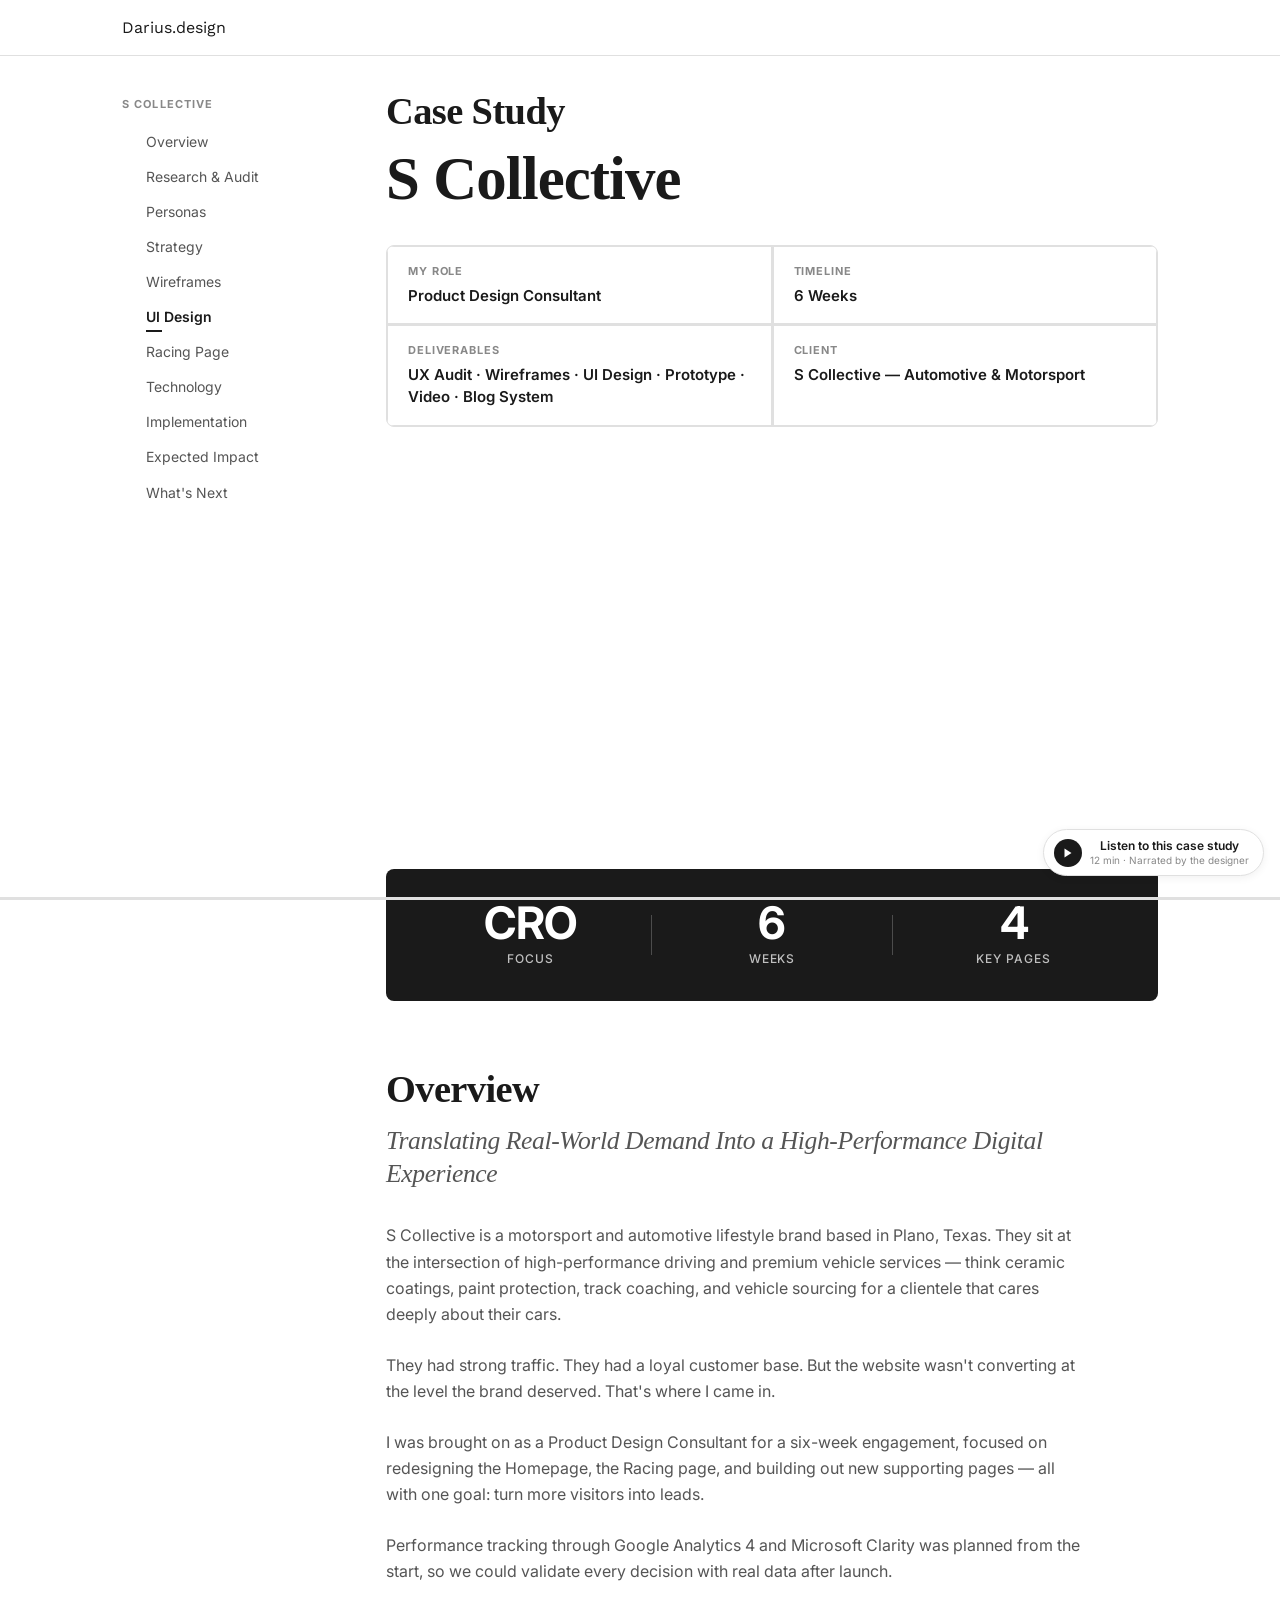
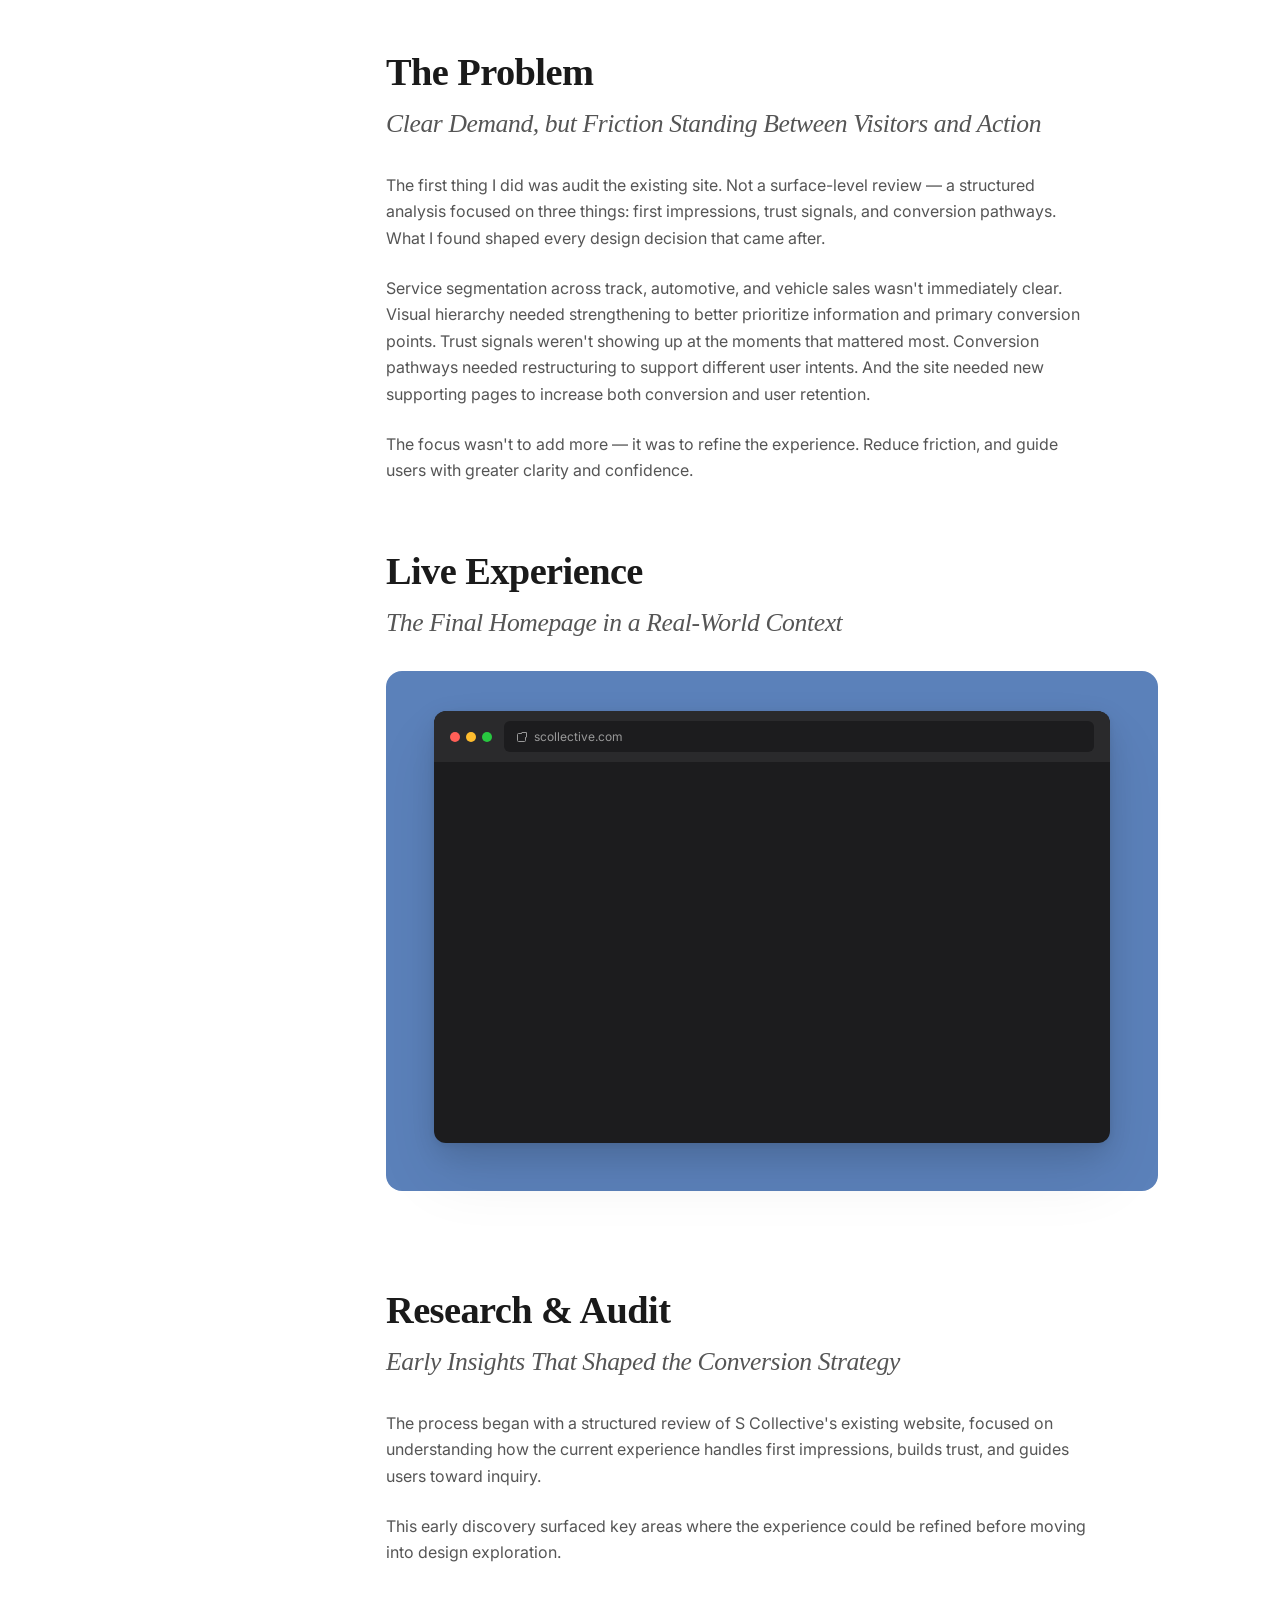
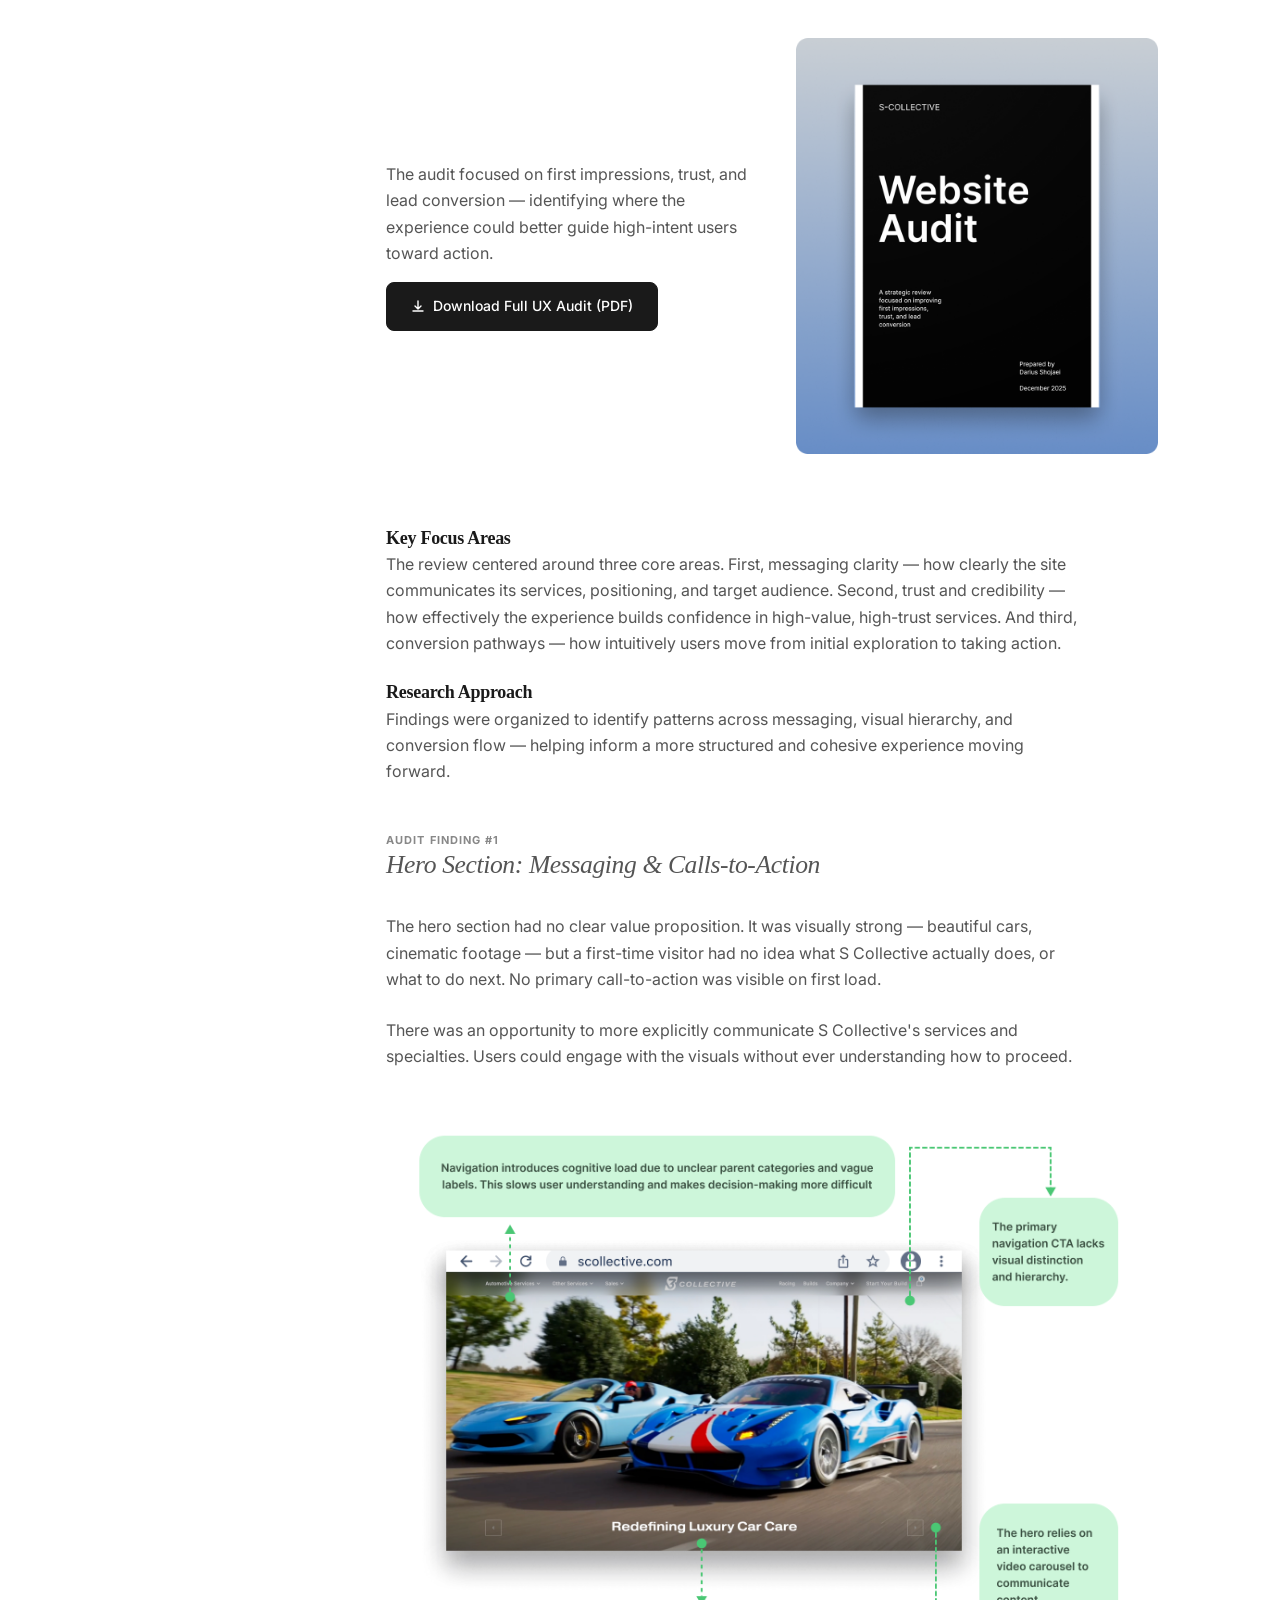
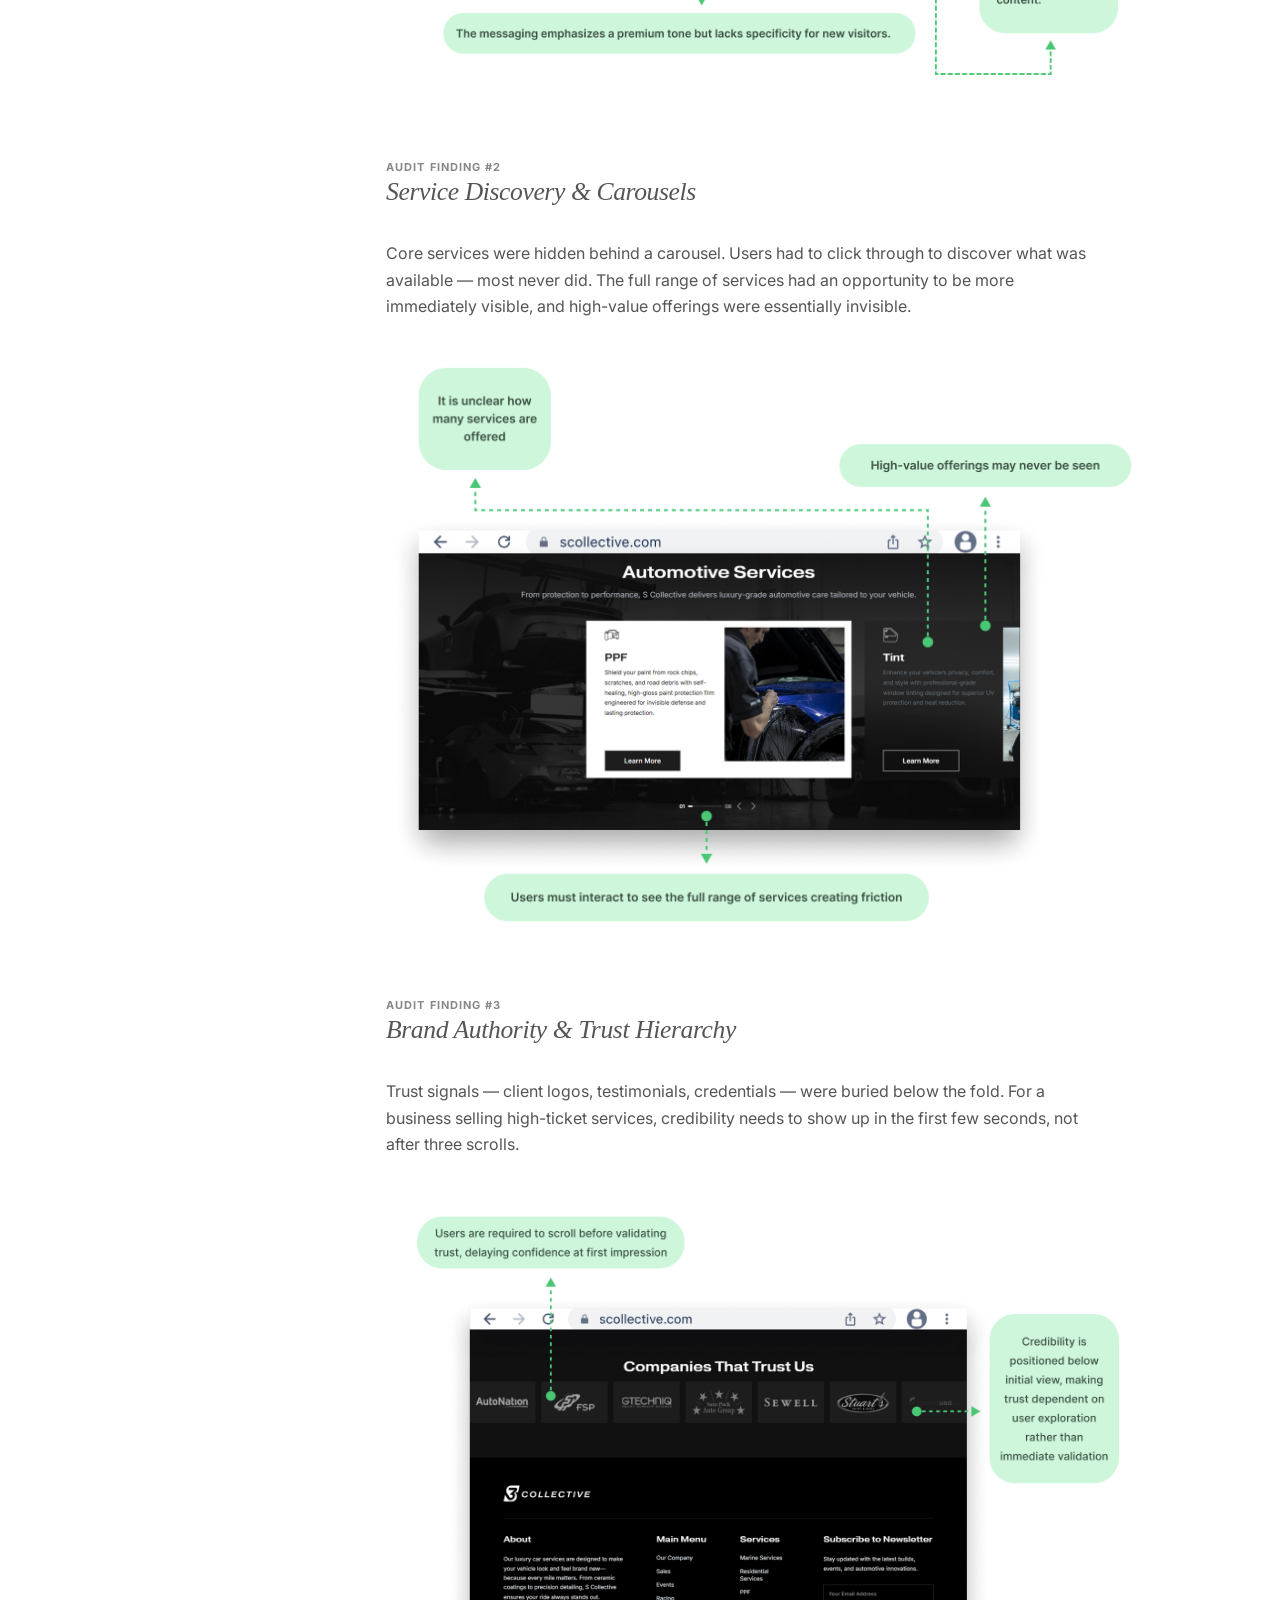
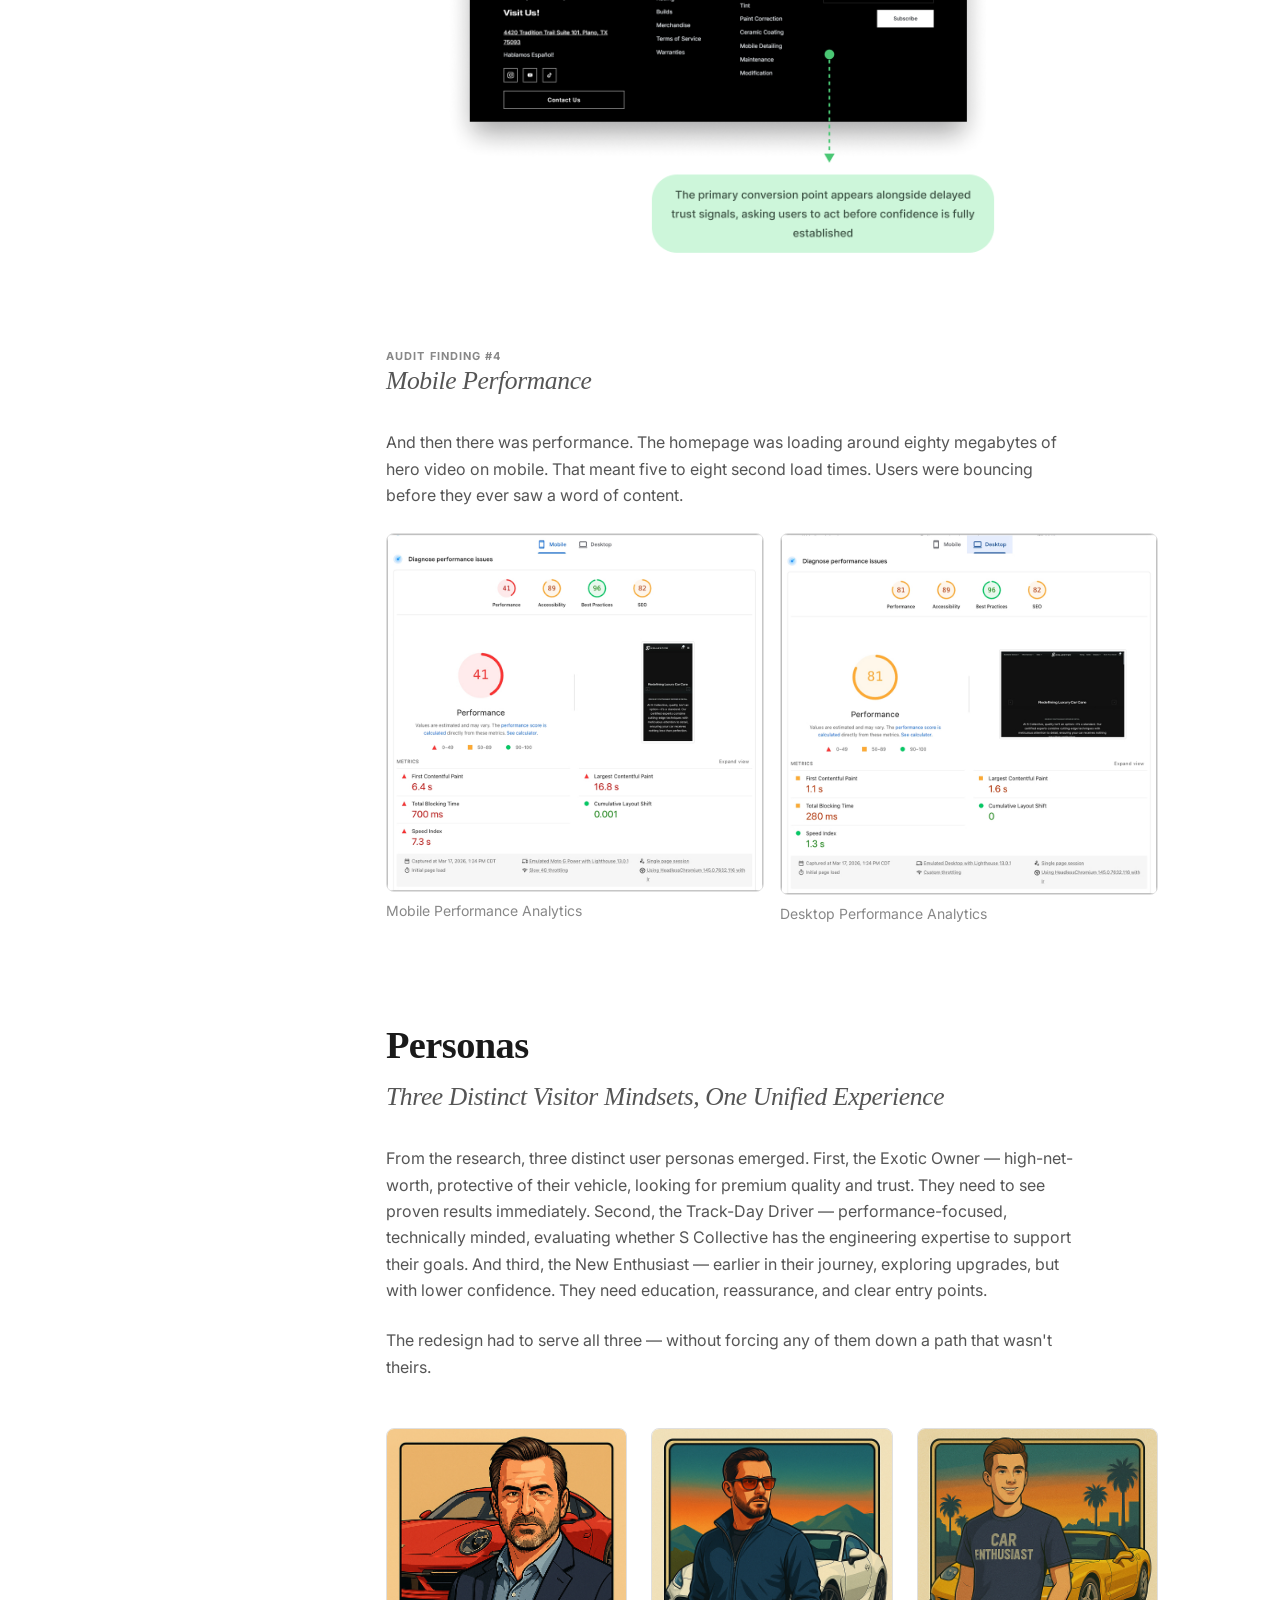
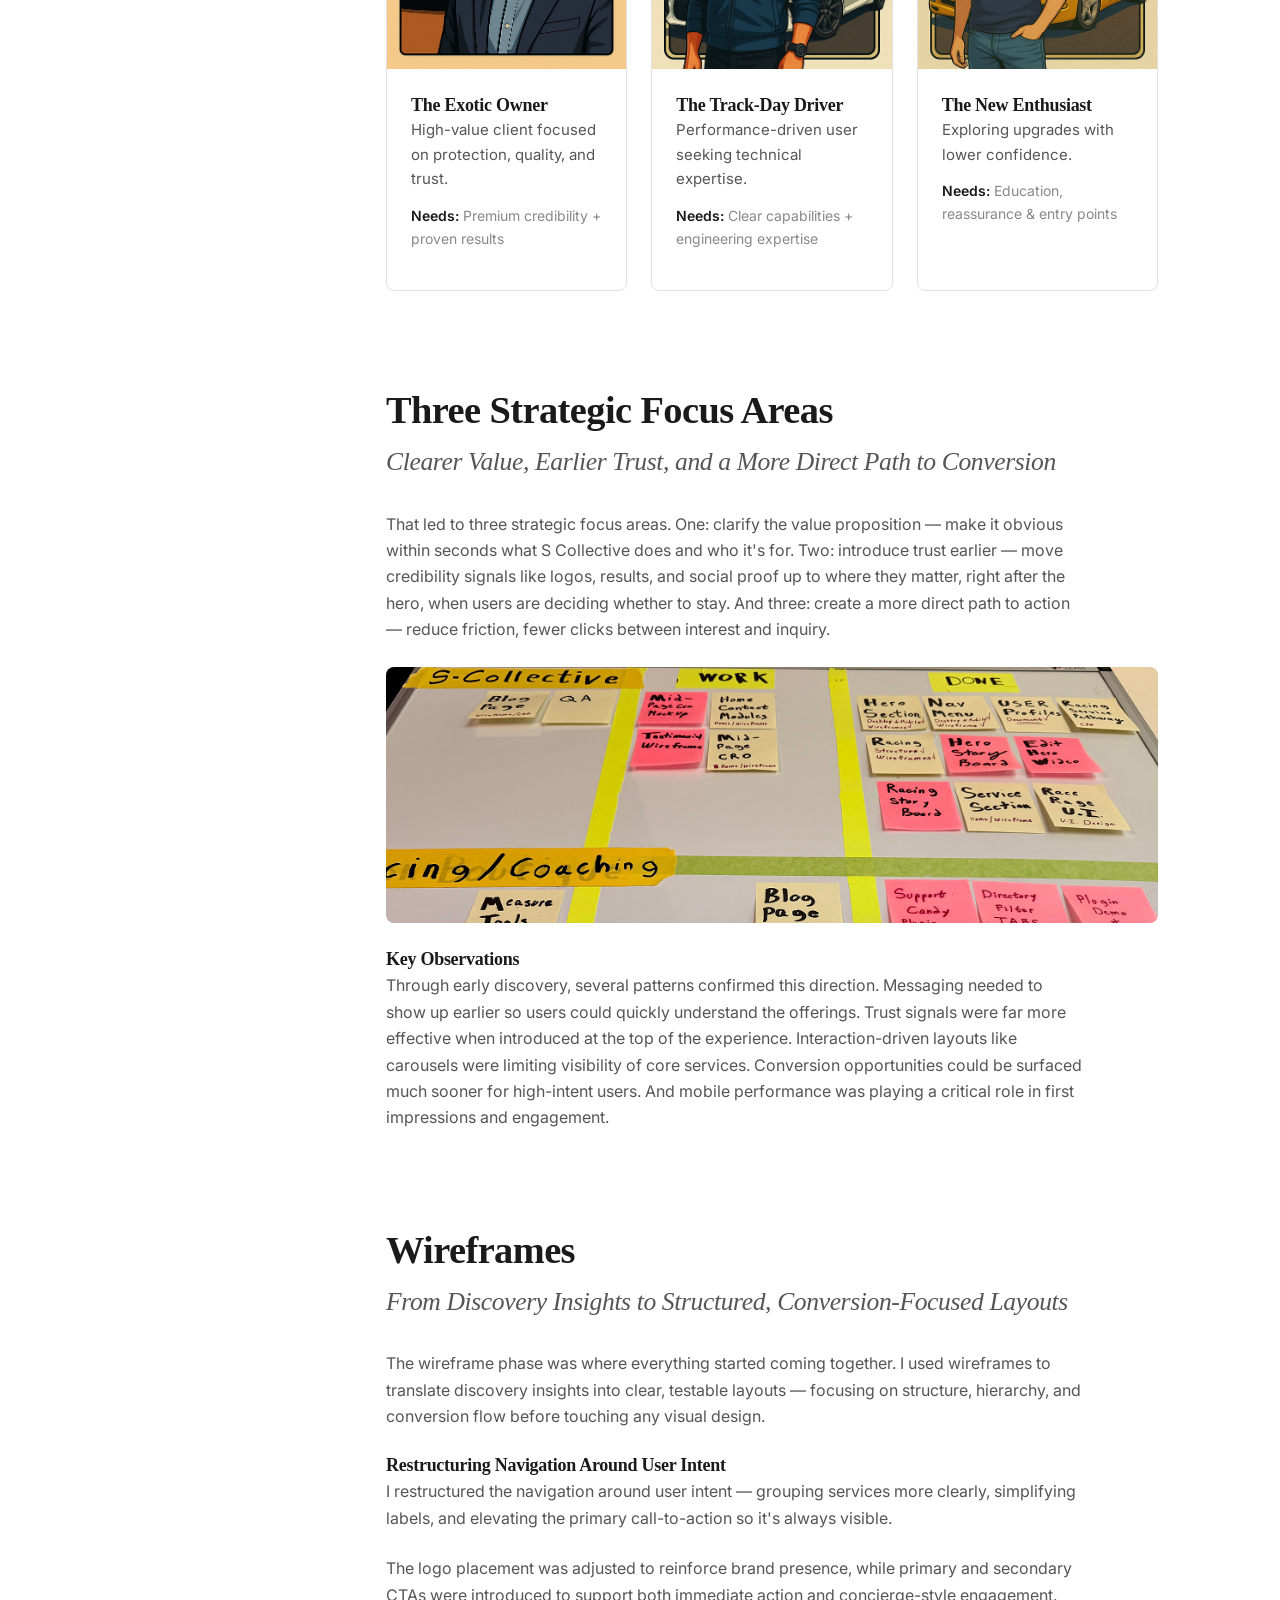
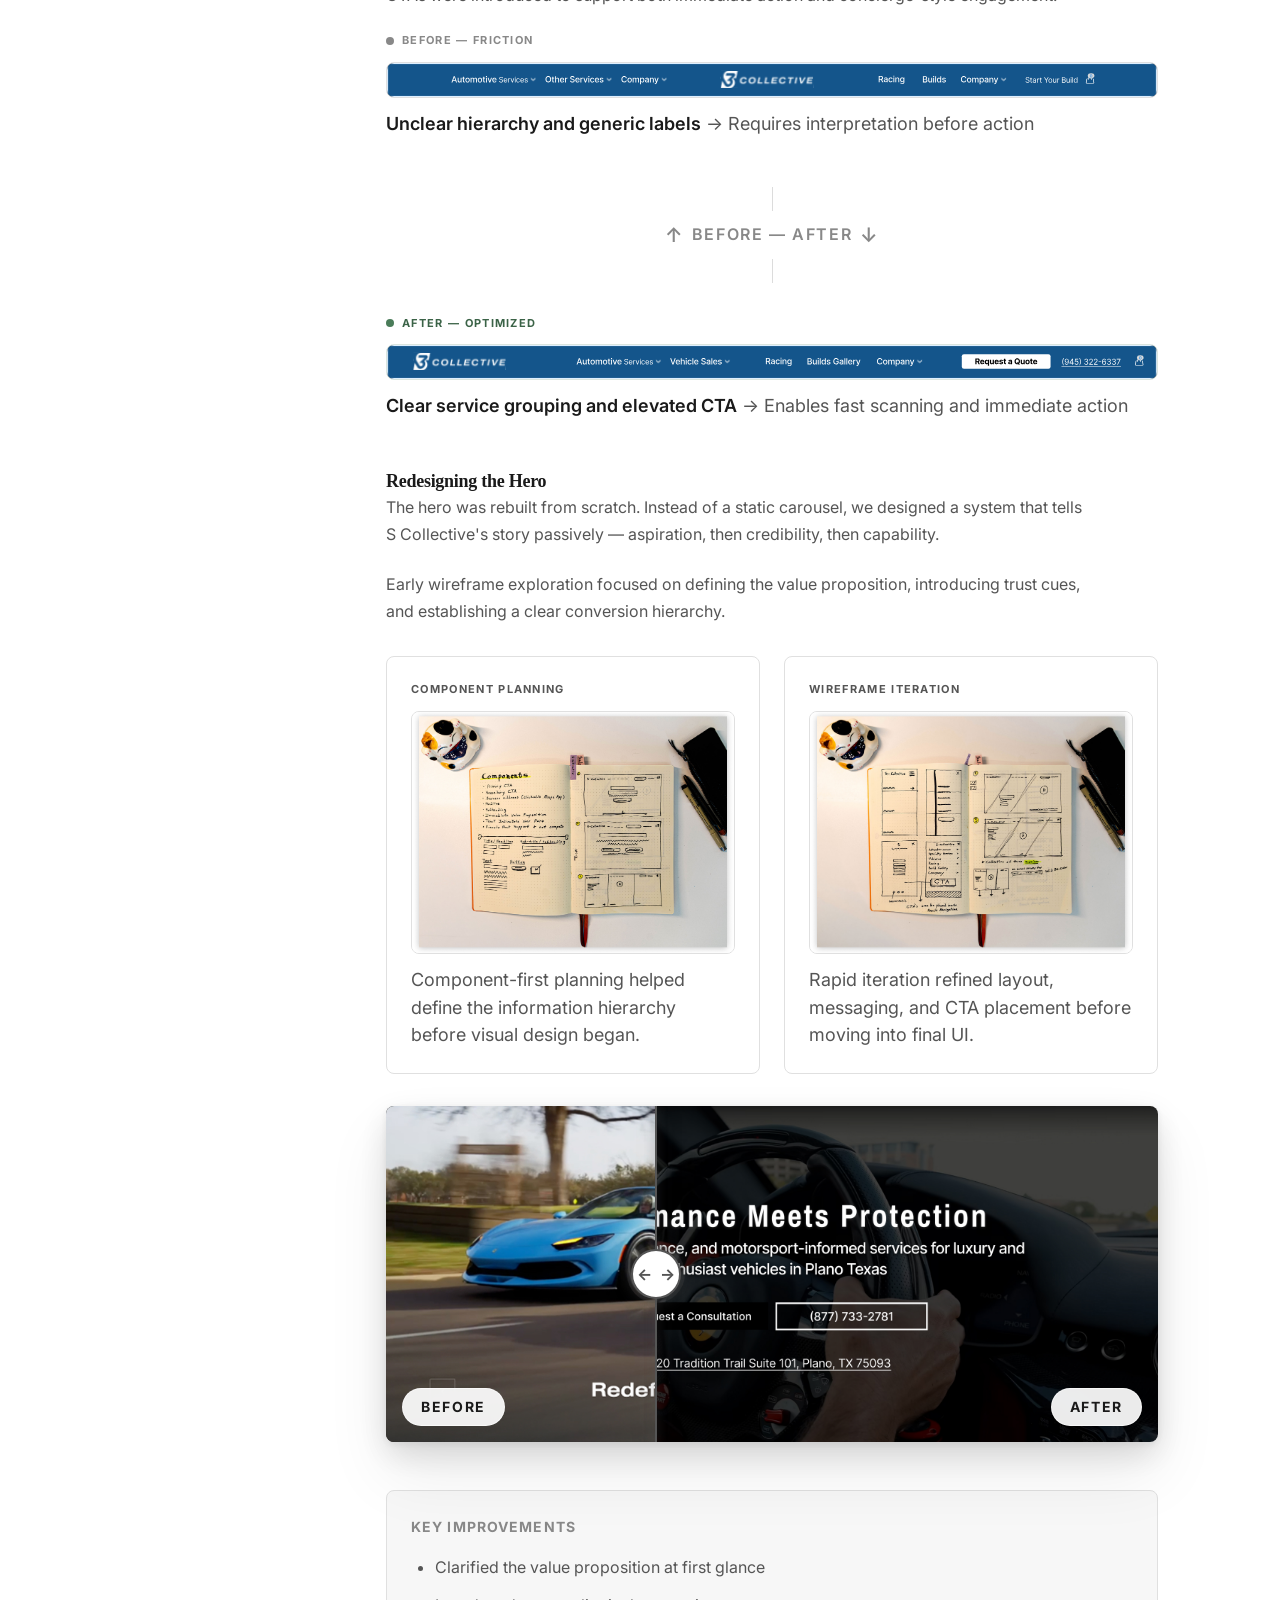
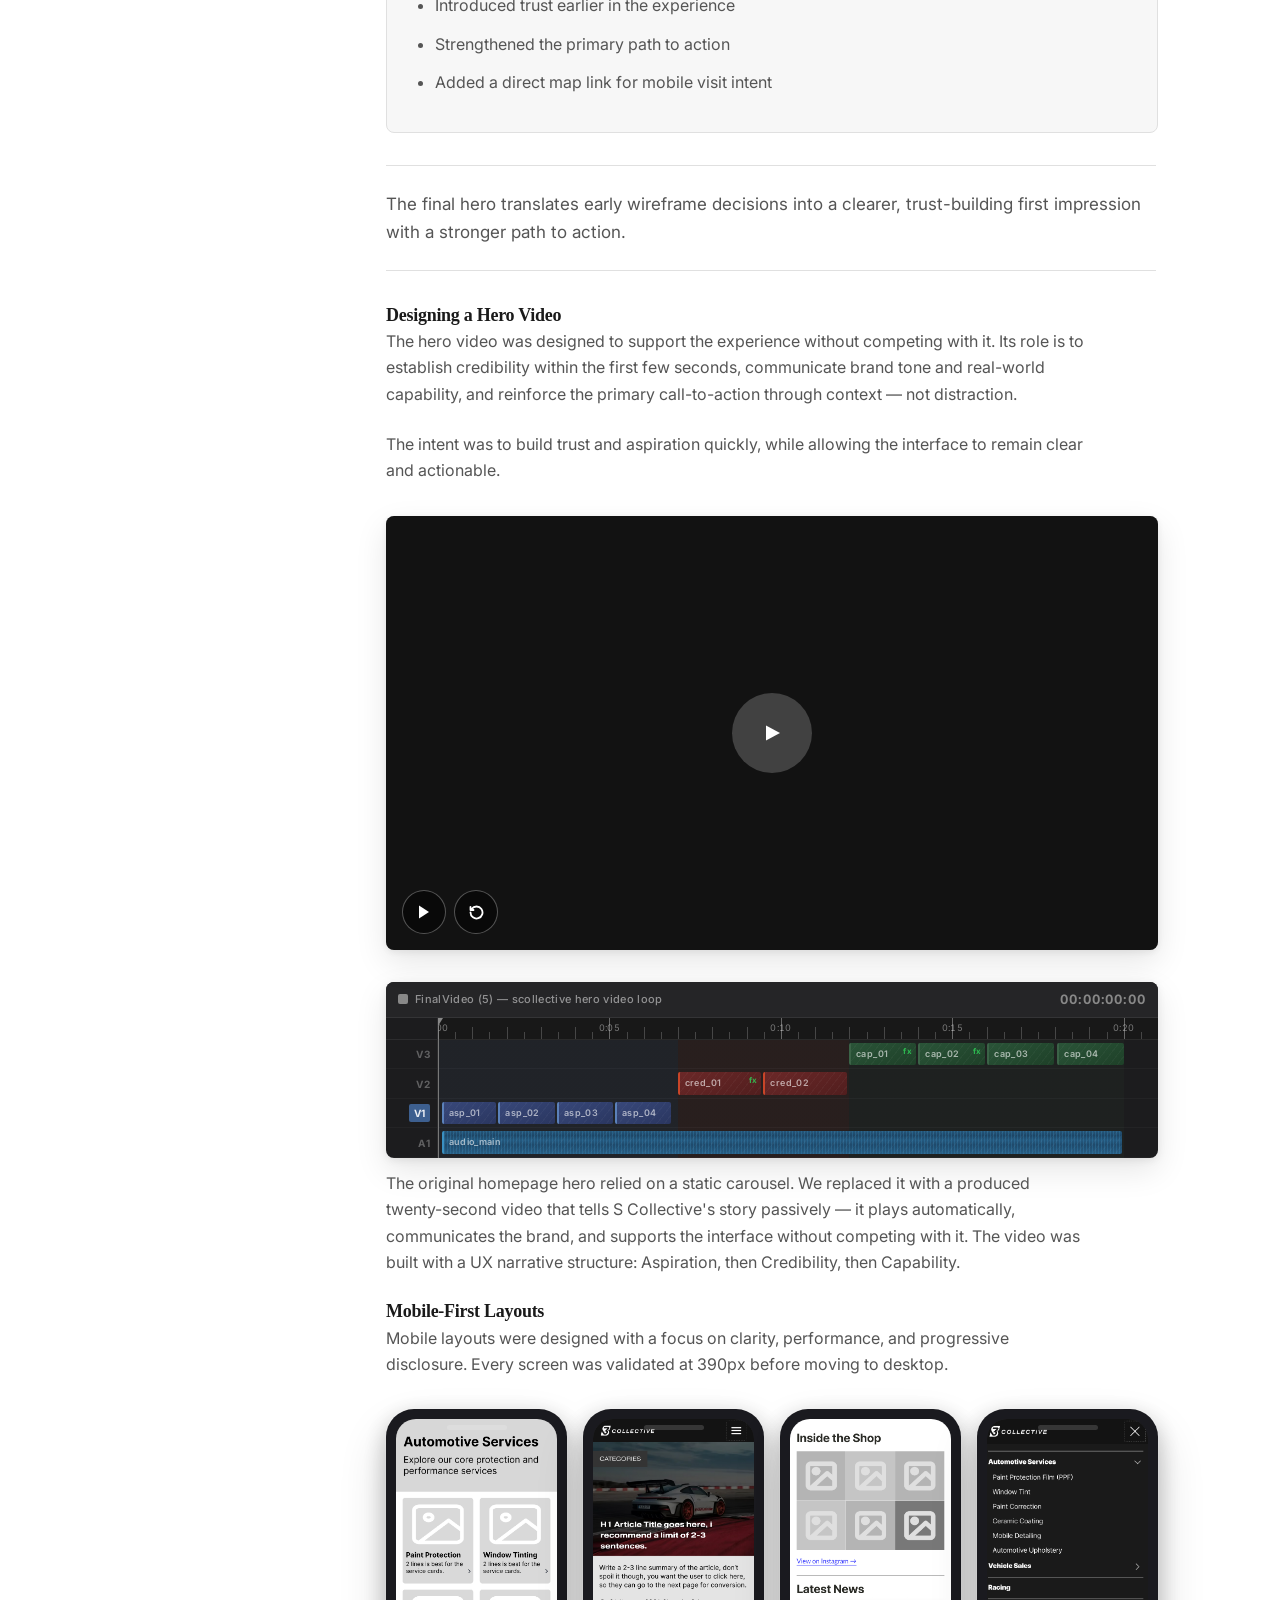
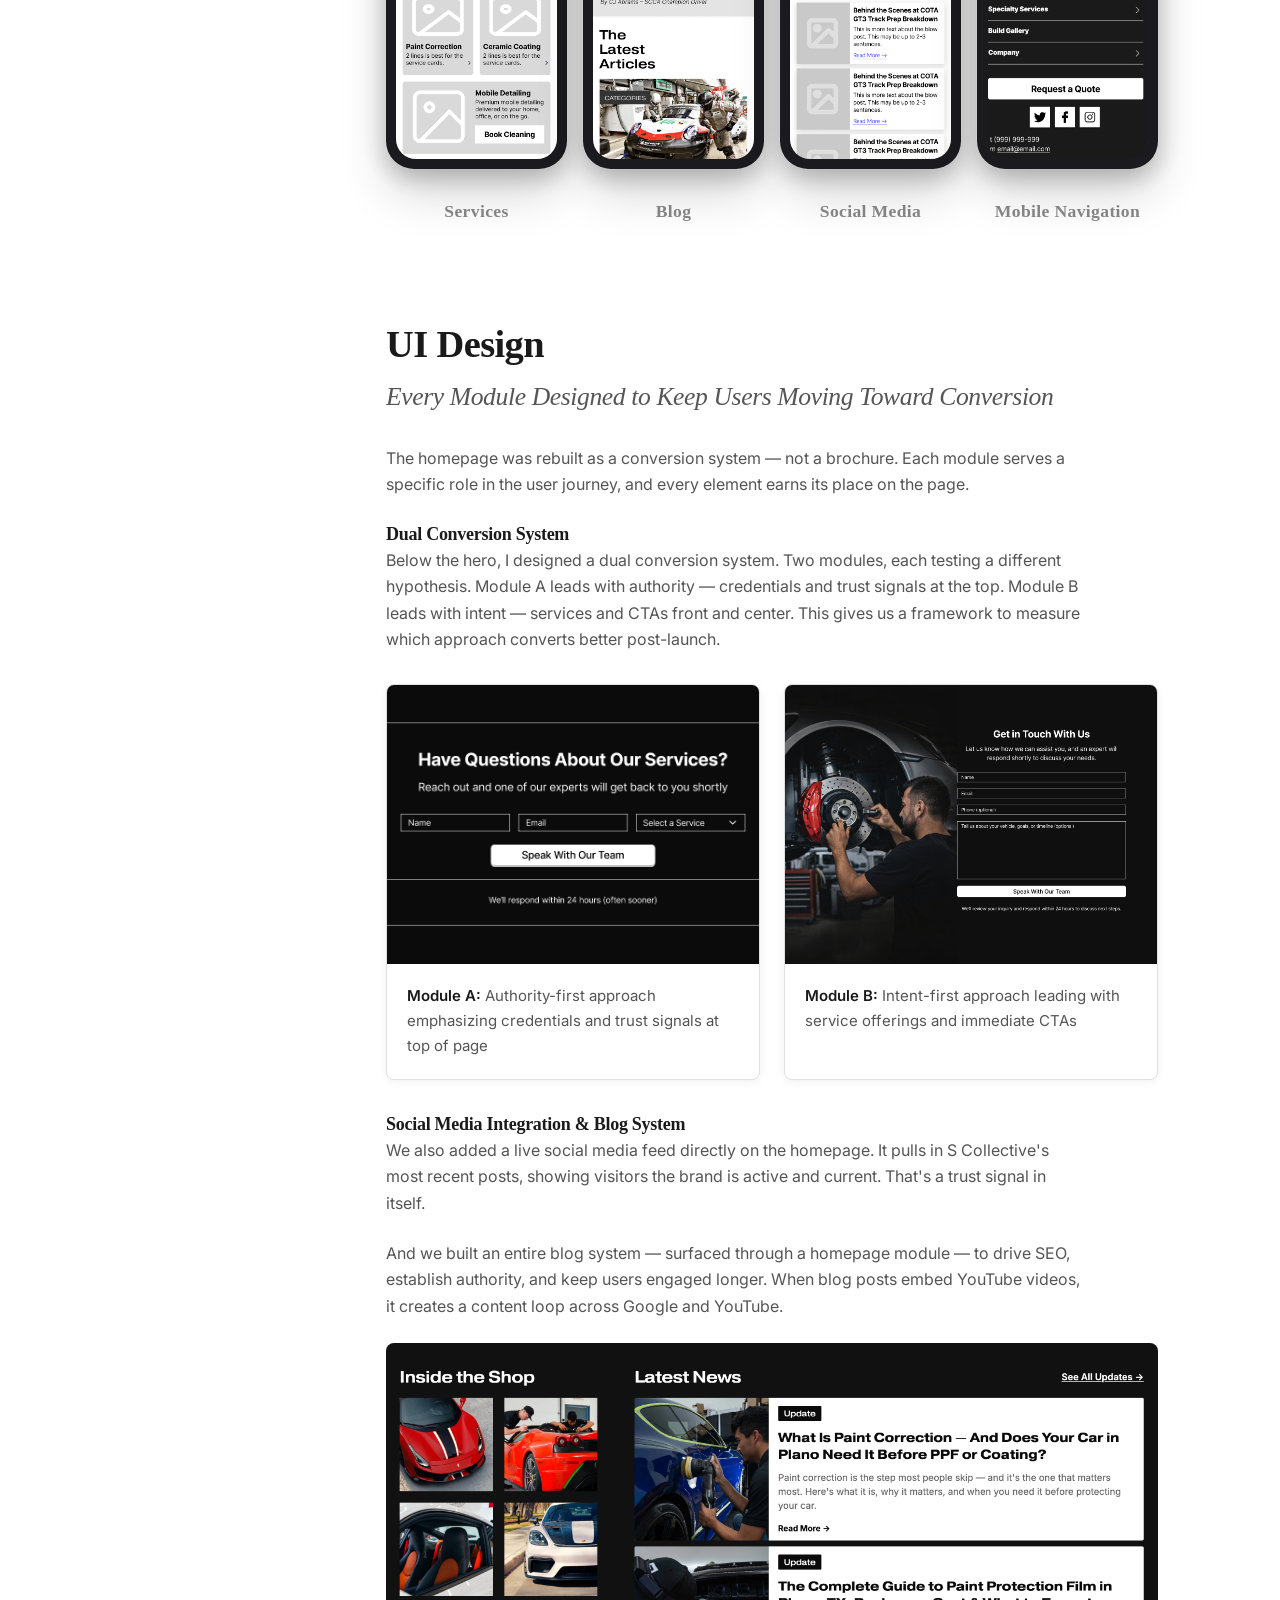
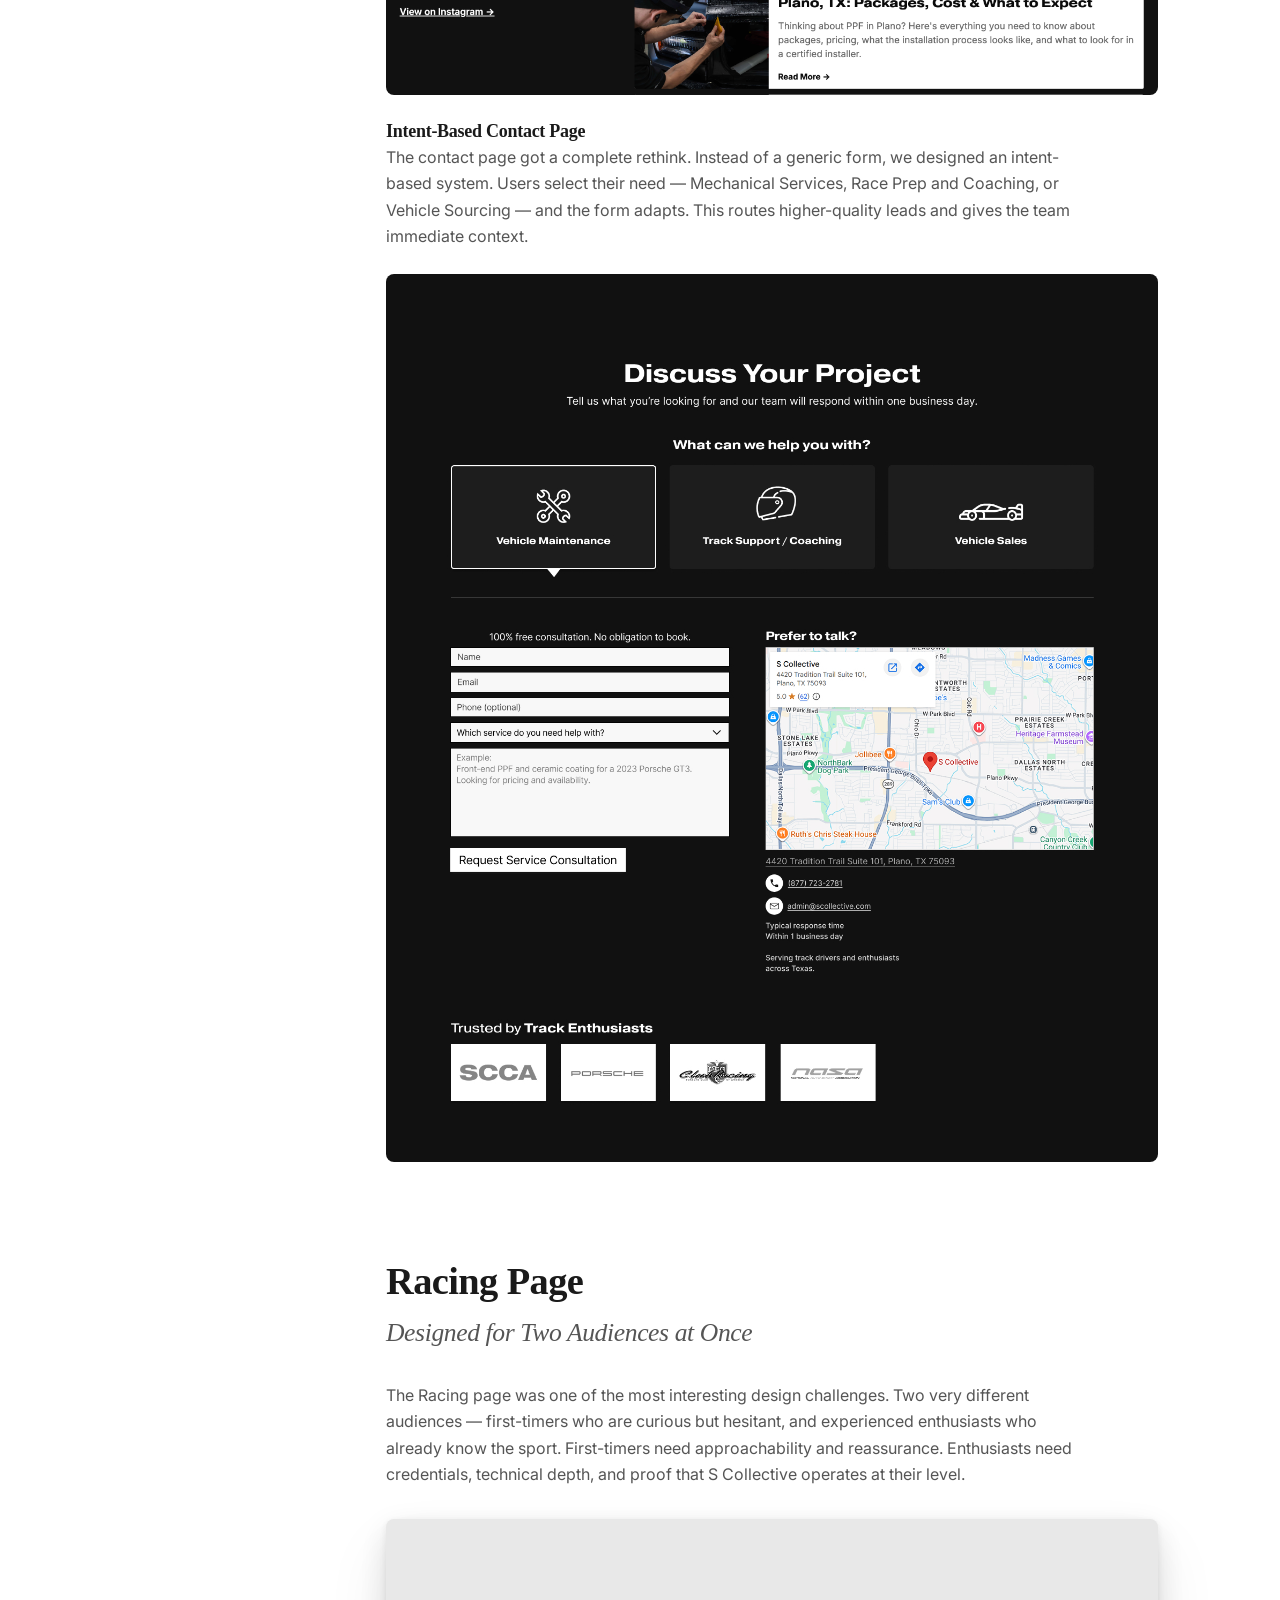
==== case-studies/s-collective/index.html @ ee0f9b6c "Keep periwinkle wrapper on tablet for live site mockup" ====
<!DOCTYPE html>
<html lang="en">
<head>
  <meta charset="UTF-8" />
  <meta name="viewport" content="width=device-width, initial-scale=1.0" />
  <title>S Collective — Case Study | Darius Shojaei</title>

  <link rel="preconnect" href="https://fonts.googleapis.com" />
  <link rel="preconnect" href="https://fonts.gstatic.com" crossorigin />
  <link href="https://fonts.googleapis.com/css2?family=Pol%C5%82tawski+Nowy:ital,wght@0,400;0,700;1,400;1,700&family=Inter:wght@300;400;500;600&family=Work+Sans:wght@400&display=swap" rel="stylesheet" />

  <style>
    /* --- Design Tokens ----------------------------------------------- */
    :root {
      --bg:       #ffffff;
      --text:     #1a1a1a;
      --text-2:   #555555;
      --text-3:   #888888;
      --border:   #e0e0e0;
      --border-2: #cccccc;
      --surface:  #f7f7f7;
      --periwinkle: #5b81ba;

      --font-serif: 'Półtawski Nowy', Georgia, serif;
      --font-sans:  'Inter', -apple-system, sans-serif;
      --font-nav:   'Work Sans', sans-serif;

      --radius: 8px;
      --shadow-sm: 0 2px 8px rgba(0,0,0,0.06);
      --shadow-md: 0 2px 8px rgba(0,0,0,0.08), 0 12px 32px rgba(0,0,0,0.10);
      --shadow-lg: 0 2px 8px rgba(0,0,0,0.08), 0 12px 32px rgba(0,0,0,0.12), 0 32px 64px rgba(0,0,0,0.08);
      --sidebar-w: 200px;
      --nav-h:  56px;
    }

    /* --- Base: reset + hygiene -------------------------------------- */
    * {
      margin: 0;
      padding: 0;
      box-sizing: border-box;
    }

    body {
      background: var(--bg);
      color: var(--text);
      font-family: var(--font-sans);
      font-size: 16px;
      line-height: 1.6;
      overflow-x: clip;
    }

    a {
      color: inherit;
      text-decoration: none;
    }

    strong {
      color: var(--text);
      font-weight: 600;
    }

    h1, h2, h3, h4 {
      font-family: var(--font-serif);
      font-weight: 700;
      letter-spacing: -0.015em;
    }

    h1 { font-size: clamp(2.5rem, 8vw, 3.8rem); line-height: 1.1; }
    h2 { font-size: clamp(1.8rem, 4vw, 2.4rem); line-height: 1.2; }
    h3 { font-size: clamp(1.3rem, 2.5vw, 1.6rem); line-height: 1.3; }
    h4 { font-size: 18px; line-height: 1.4; }

    p {
      font-size: 16px;
      line-height: 1.65;
      color: var(--text-2);
      margin-bottom: 16px;
    }

    ul, ol {
      margin-left: 24px;
      margin-bottom: 16px;
    }

    li {
      margin-bottom: 8px;
      line-height: 1.65;
      color: var(--text-2);
    }

    blockquote {
      border-left: 3px solid var(--text-3);
      padding: 24px 32px;
      background: var(--surface);
      border-radius: 0 var(--radius) var(--radius) 0;
      margin: 32px 0;
    }

    blockquote p {
      font-size: 18px;
      font-style: italic;
      color: var(--text);
      margin-bottom: 0;
    }

    img {
      width: 100%;
      height: auto;
      display: block;
      border-radius: var(--radius);
      margin: 24px 0;
    }

    table {
      width: 100%;
      border-collapse: collapse;
      margin: 32px 0;
    }

    th, td {
      text-align: left;
      padding: 12px;
      border: 1px solid var(--border);
    }

    th {
      background: var(--surface);
      font-weight: 600;
      color: var(--text);
    }

    td {
      color: var(--text-2);
    }

    /* --- Navigation -------------------------------------------------- */
    .nav {
      position: fixed;
      top: 0; left: 0; right: 0;
      height: var(--nav-h);
      background: var(--bg);
      border-bottom: 1px solid var(--border);
      z-index: 100;
      display: flex;
      align-items: center;
      justify-content: center;
    }

    .nav__inner {
      width: 100%;
      max-width: 1100px;
      padding: 0 32px;
      display: flex;
      align-items: center;
      justify-content: space-between;
    }

    .nav__logo {
      font-family: var(--font-nav);
      font-size: 1rem;
      color: var(--text);
      text-decoration: none;
    }

    .nav__actions {
      display: flex;
      align-items: center;
      gap: 10px;
    }

    /* --- Layout: sidebar + content ---------------------------------- */
    .layout {
      max-width: 1100px;
      margin: 0 auto;
      padding: calc(var(--nav-h) + 32px) 32px 120px;
      display: grid;
      grid-template-columns: var(--sidebar-w) 1fr;
      gap: 64px;
      align-items: start;
    }

    /* --- Sidebar ---------------------------------------------------- */
    .sidebar {
      position: sticky;
      top: calc(var(--nav-h) + 24px);
      padding-top: 8px;
      align-self: start;
    }

    .sidebar__label {
      font-size: 11px;
      font-weight: 700;
      text-transform: uppercase;
      letter-spacing: 0.1em;
      color: var(--text-3);
      display: block;
      margin-bottom: 16px;
    }

    .sidebar__nav {
      list-style: none;
      display: flex;
      flex-direction: column;
      gap: 12px;
    }

    .sidebar__nav li {
      font-size: 14px;
      margin: 0;
    }

    .sidebar__nav a {
      color: var(--text-2);
      text-decoration: none;
      transition: color 0.2s;
      display: flex;
      align-items: center;
      gap: 8px;
      position: relative;
    }

    .sidebar__nav a::after {
      content: '';
      position: absolute;
      left: 0;
      bottom: -4px;
      width: 0;
      height: 2px;
      background: var(--text);
      transition: width 0.2s;
    }

    .sidebar__nav a:hover {
      color: var(--text);
    }

    .sidebar__nav li.active a {
      color: var(--text);
      font-weight: 600;
    }

    .sidebar__nav li.active a::after {
      width: 16px;
    }

    /* --- Scroll progress bar ---------------------------------------- */
    .scroll-progress-track {
      position: fixed;
      bottom: 0;
      left: 0;
      width: 100%;
      height: 3px;
      background: var(--border);
      z-index: 99;
    }

    .scroll-progress-fill {
      position: absolute;
      top: 0;
      left: 0;
      width: 100%;
      height: 100%;
      background: var(--text);
      transform-origin: top;
    }

    /* --- Back to top ------------------------------------------------ */
    .back-to-top {
      position: fixed;
      bottom: 32px;
      left: 32px;
      width: 44px;
      height: 44px;
      background: var(--text);
      color: var(--bg);
      border: none;
      border-radius: 50%;
      cursor: pointer;
      display: flex;
      align-items: center;
      justify-content: center;
      opacity: 0;
      transition: opacity 0.2s;
      z-index: 90;
    }

    .back-to-top.visible {
      opacity: 1;
    }

    .back-to-top:hover {
      opacity: 0.8;
    }

    /* Scroll offset for fixed nav */
    [id] {
      scroll-margin-top: calc(var(--nav-h) + 16px);
    }

    /* --- Content sections ------------------------------------------- */
    section {
      margin-bottom: 96px;
    }

    section > h2 {
      margin-bottom: 12px;
    }

    section > h3 {
      color: var(--text-2);
      font-weight: 400;
      font-style: italic;
      margin-bottom: 32px;
    }

    section > p {
      max-width: 70ch;
      margin-bottom: 24px;
    }

    section > ul {
      max-width: 70ch;
    }

    /* --- Meta grid (2-column) --------------------------------------- */
    .meta {
      display: grid;
      grid-template-columns: repeat(2, 1fr);
      gap: 1px;
      background: var(--border);
      border: 1px solid var(--border);
      border-radius: var(--radius);
      overflow: hidden;
      margin: 32px 0;
    }

    .meta__item {
      display: flex;
      flex-direction: column;
      gap: 4px;
      padding: 16px 20px;
      background: var(--bg);
      border: 1px solid var(--border);
    }

    .meta__label {
      font-size: 11px;
      font-weight: 700;
      text-transform: uppercase;
      letter-spacing: 0.08em;
      color: var(--text-3);
    }

    .meta__value {
      font-size: 15px;
      font-weight: 600;
      color: var(--text);
      line-height: 1.5;
    }

    /* --- Hero banner video ------------------------------------------ */
    .hero-banner-video {
      width: 100%;
      margin-top: 24px;
      margin-bottom: 0;
      border-radius: var(--radius);
      display: block;
    }

    /* --- Audit CTA split --------------------------------------------- */
    .audit-cta-split {
      display: grid;
      grid-template-columns: 1fr 1fr;
      gap: 48px;
      align-items: center;
      margin: 48px 0;
    }

    .audit-cta-split__text {
      display: flex;
      flex-direction: column;
      justify-content: center;
    }

    .audit-cta-split__image {
      border-radius: var(--radius);
      overflow: hidden;
    }

    .audit-cta-split__image img {
      width: 100%;
      height: auto;
      display: block;
      border-radius: var(--radius);
    }

    .cs-btn {
      display: inline-flex;
      align-items: center;
      gap: 8px;
      padding: 12px 24px;
      border: 1.5px solid var(--text);
      border-radius: var(--radius);
      background: var(--text);
      font-family: var(--font-sans);
      font-size: 14px;
      font-weight: 500;
      color: #fff;
      text-decoration: none;
      transition: background 0.25s ease, transform 0.15s ease;
      width: fit-content;
    }

    .cs-btn:hover {
      background: var(--text-2);
      border-color: var(--text-2);
    }

    @media (max-width: 768px) {
      .audit-cta-split {
        grid-template-columns: 1fr;
        gap: 32px;
      }
      .audit-cta-split__image { order: -1; }
    }

    /* --- Wireframe before/after blocks ------------------------------- */
    .wf-block { display: flex; flex-direction: column; gap: 12px; margin-bottom: 32px; }
    .wf-block__label {
      display: inline-flex;
      align-items: center;
      gap: 8px;
      font-family: var(--font-sans);
      font-size: 11px;
      font-weight: 700;
      text-transform: uppercase;
      letter-spacing: 0.12em;
    }
    .wf-block__label--before { color: var(--text-3); }
    .wf-block__label--before::before {
      content: '';
      width: 8px; height: 8px;
      border-radius: 50%;
      background: var(--text-3);
      display: inline-block;
    }
    .wf-block__label--after { color: #3b6347; }
    .wf-block__label--after::before {
      content: '';
      width: 8px; height: 8px;
      border-radius: 50%;
      background: #4a7c59;
      display: inline-block;
    }
    .wf-block__img-wrap {
      width: 100%;
      border-radius: var(--radius);
      overflow: hidden;
      border: 1px solid var(--border);
    }
    .wf-block__img-wrap--after {
      border-color: color-mix(in srgb, #4a7c59 20%, transparent);
    }
    .wf-block__img-wrap img { width: 100%; height: auto; display: block; margin: 0; border-radius: 0; }
    .wf-block__caption {
      font-size: 18px;
      color: var(--text-2);
      line-height: 1.6;
    }
    .wf-block__caption strong { font-weight: 600; color: var(--text); }

    .wf-connector {
      display: flex;
      flex-direction: column;
      align-items: center;
      gap: 8px;
      padding: 0;
      margin-bottom: 32px;
    }
    .wf-connector__line {
      width: 1px;
      height: 24px;
      background: color-mix(in srgb, var(--text) 15%, transparent);
    }
    .wf-connector__label {
      font-family: var(--font-sans);
      font-size: 16px;
      font-weight: 600;
      letter-spacing: 0.1em;
      text-transform: uppercase;
      color: var(--text-3);
      display: flex;
      align-items: center;
      gap: 8px;
    }
    .wf-connector__arrow { font-size: 20px; color: var(--text-3); }

    /* --- Side-by-side image pair ------------------------------------- */
    .image-pair {
      display: grid;
      grid-template-columns: 1fr 1fr;
      gap: 16px;
      margin: 24px 0;
    }

    .image-pair figure {
      display: flex;
      flex-direction: column;
      gap: 8px;
      margin: 0;
    }

    .image-pair img {
      width: 100%;
      height: auto;
      display: block;
      border-radius: var(--radius);
      border: 1px solid var(--border);
      margin: 0;
    }

    .image-pair figcaption {
      font-family: var(--font-sans);
      font-size: 14px;
      color: var(--text-3);
    }

    @media (max-width: 600px) {
      .image-pair {
        grid-template-columns: 1fr;
      }
    }

    /* --- Stat bar (dark metrics) ------------------------------------ */
    .cs-stat-bar {
      display: flex;
      align-items: center;
      gap: 24px;
      padding: 32px 48px;
      background: var(--text);
      border-radius: var(--radius);
      margin-top: 24px;
    }

    .cs-stat-bar__item {
      display: flex;
      flex-direction: column;
      align-items: center;
      gap: 4px;
      flex: 1;
      text-align: center;
    }

    .cs-stat-bar__num {
      font-size: clamp(2rem, 4vw, 2.8rem);
      font-weight: 700;
      color: #ffffff;
      letter-spacing: -0.02em;
      line-height: 1;
    }

    .cs-stat-bar__label {
      font-size: 12px;
      color: rgba(255,255,255,0.72);
      text-transform: uppercase;
      letter-spacing: 0.08em;
      font-weight: 500;
    }

    .cs-stat-bar__divider {
      width: 1px;
      height: 40px;
      background: rgba(255,255,255,0.22);
      flex-shrink: 0;
    }


    /* --- Before/After Slider ---------------------------------------- */
    .wf-slider-wrap {
      margin-bottom: 48px;
      display: flex;
      flex-direction: column;
      gap: 12px;
    }

    .wf-slider {
      position: relative;
      width: 100%;
      border-radius: var(--radius);
      overflow: hidden;
      cursor: col-resize;
      user-select: none;
      box-shadow: var(--shadow-lg);
      touch-action: none;
      transform: translateZ(0);
      -webkit-transform: translateZ(0);
      isolation: isolate;
    }

    .wf-slider__after {
      width: 100%;
      height: auto;
      display: block;
      margin: 0;
      border-radius: 0;
    }

    .wf-slider__before {
      position: absolute;
      top: 0;
      left: 0;
      width: 35%;
      height: 100%;
      overflow: hidden;
    }

    .wf-slider__before img {
      display: block;
      position: absolute;
      top: 0;
      left: 0;
      height: 100%;
      max-width: none;
      pointer-events: none;
      margin: 0;
      border-radius: 0;
    }

    .wf-slider__label {
      position: absolute;
      bottom: 16px;
      font-family: var(--font-sans);
      font-size: 14px;
      font-weight: 700;
      text-transform: uppercase;
      letter-spacing: 0.12em;
      padding: 7px 18px;
      border-radius: 100px;
      z-index: 2;
      background: rgba(255, 255, 255, 0.92);
      backdrop-filter: blur(6px);
      -webkit-backdrop-filter: blur(6px);
      color: var(--text);
      border: 1px solid rgba(255,255,255,0.6);
    }

    .wf-slider__label--before {
      left: 16px;
    }

    .wf-slider__label--after {
      right: 16px;
    }

    .wf-slider__handle {
      position: absolute;
      top: 0;
      bottom: 0;
      left: 35%;
      width: 2px;
      height: 100%;
      background: var(--text-2);
      transform: translateX(-50%);
      box-shadow: 0 0 10px color-mix(in srgb, var(--text-2) 70%, transparent),
                  0 0 24px color-mix(in srgb, var(--text-2) 35%, transparent);
      pointer-events: none;
      cursor: col-resize;
      z-index: 3;
    }

    .wf-slider__handle::after {
      content: '';
      position: absolute;
      top: 50%;
      left: 50%;
      transform: translate(-50%, -50%);
      width: 46px;
      height: 46px;
      border-radius: 50%;
      background: #fff;
      border: 2px solid var(--text-2);
      box-shadow:
        0 0 0 4px color-mix(in srgb, var(--text-2) 20%, transparent),
        0 0 16px color-mix(in srgb, var(--text-2) 50%, transparent),
        0 2px 10px rgba(0,0,0,0.18);
    }

    .wf-slider__handle::before {
      content: '\2190\00a0\00a0\2192';
      position: absolute;
      top: 50%;
      left: 50%;
      transform: translate(-50%, -50%);
      font-size: 16px;
      font-weight: 700;
      color: var(--text-2);
      z-index: 4;
      white-space: nowrap;
      letter-spacing: 0;
      line-height: 1;
      text-align: center;
    }

    /* --- Premiere-style timeline panel ------------------------------- */
    .pr {
      background: #1c1c1e;
      border-radius: var(--radius);
      overflow: hidden;
      margin: 12px 0;
      font-family: var(--font-sans);
      -webkit-user-select: none; user-select: none;
      box-shadow: var(--shadow-md);
    }
    .pr__hdr {
      display: flex; align-items: center; justify-content: space-between;
      padding: 7px 12px;
      background: #252527;
      border-bottom: 1px solid rgba(255,255,255,0.07);
    }
    .pr__hdr-left { display: flex; align-items: center; gap: 7px; }
    .pr__seq-dot { width: 10px; height: 10px; background: var(--text-3); border-radius: 2px; flex-shrink: 0; }
    .pr__seq-name { font-size: 11px; font-weight: 500; color: rgba(255,255,255,0.5); letter-spacing: 0.03em; }
    .pr__timecode { font-size: 13px; font-weight: 700; color: var(--text-3); letter-spacing: 0.09em; font-variant-numeric: tabular-nums; }
    .pr__tl { display: flex; height: 140px; }
    .pr__trk-hdrs { width: 52px; flex-shrink: 0; border-right: 1px solid rgba(255,255,255,0.07); display: flex; flex-direction: column; }
    .pr__ruler-spc { height: 22px; flex-shrink: 0; border-bottom: 1px solid rgba(255,255,255,0.07); }
    .pr__trk-hdr { flex: 1; display: flex; align-items: center; justify-content: flex-end; padding: 0 7px; gap: 4px; border-bottom: 1px solid rgba(255,255,255,0.03); }
    .pr__trk-label { font-size: 10px; font-weight: 700; letter-spacing: 0.04em; color: rgba(255,255,255,0.3); }
    .pr__v1-badge { font-size: 10px; font-weight: 700; background: #3d5f8f; color: rgba(255,255,255,0.9); padding: 1px 5px; border-radius: 2px; }
    .pr__tl-body { flex: 1; position: relative; overflow: hidden; }
    .pr__tl-inner { position: absolute; inset: 0; }
    .pr__ruler { height: 22px; position: relative; border-bottom: 1px solid rgba(255,255,255,0.08); background: #181818; cursor: pointer; overflow: hidden; }
    .pr__rtick { position: absolute; bottom: 0; width: 1px; background: rgba(255,255,255,0.2); }
    .pr__rtick--major { height: 100%; background: rgba(255,255,255,0.35); }
    .pr__rtick--med   { height: 55%; }
    .pr__rtick--minor { height: 33%; }
    .pr__rlabel { position: absolute; top: 3px; font-size: 9px; color: rgba(255,255,255,0.42); letter-spacing: 0.03em; transform: translateX(-50%); white-space: nowrap; font-variant-numeric: tabular-nums; }
    .pr__ph { position: absolute; top: 0; bottom: 0; left: 0%; z-index: 10; width: 20px; transform: translateX(-50%); cursor: col-resize; pointer-events: none; display: flex; flex-direction: column; align-items: center; }
    .pr__ph::before { content: ''; position: absolute; inset: 0; width: 20px; left: 50%; transform: translateX(-50%); cursor: col-resize; }
    .pr__ph-head { width: 0; height: 0; border-left: 5px solid transparent; border-right: 5px solid transparent; border-top: 8px solid var(--text-3); flex-shrink: 0; }
    .pr__ph-line { width: 1px; flex: 1; background: var(--text-3); opacity: 0.85; }
    .pr__tracks {
      position: absolute; top: 22px; left: 0; right: 0; bottom: 0;
      display: flex; flex-direction: column;
      background: linear-gradient(90deg,
        rgba(91,129,186,0.07) 0%, rgba(91,129,186,0.07) 33.3%,
        rgba(201,69,40,0.07) 33.3%, rgba(201,69,40,0.07) 57.1%,
        rgba(59,99,71,0.07) 57.1%, rgba(59,99,71,0.07) 95.3%,
        transparent 95.3%);
    }
    .pr__lane { flex: 1; position: relative; border-bottom: 1px solid rgba(255,255,255,0.03); cursor: crosshair; }
    .pr__lane:hover { background: rgba(255,255,255,0.01); }
    .pr__clip { position: absolute; top: 3px; bottom: 3px; border-radius: 2px; overflow: hidden; cursor: pointer; display: flex; align-items: center; padding: 0 5px; transition: filter 0.14s; }
    .pr__clip:hover { filter: brightness(1.25); }
    .pr__clip::before { content: ''; position: absolute; inset: 0; background: repeating-linear-gradient(-52deg, transparent, transparent 5px, rgba(255,255,255,0.03) 5px, rgba(255,255,255,0.03) 6px); pointer-events: none; }
    .pr__clip--fx::after { content: 'fx'; position: absolute; top: 2px; right: 4px; font-size: 8px; font-weight: 700; letter-spacing: 0.04em; color: rgba(48,209,88,0.8); pointer-events: none; }
    .pr__clip--v1 { background: linear-gradient(155deg, #38487a, #2a3660); border-left: 2px solid #5b81ba; }
    .pr__clip--v2 { background: linear-gradient(155deg, #6b2828, #511e1e); border-left: 2px solid #c94528; }
    .pr__clip--v3 { background: linear-gradient(155deg, #2a5438, #1e4028); border-left: 2px solid #3b6347; }
    .pr__clip--audio { background: #1a3d5c; border-left: 2px solid #3a8fc0; background-image: repeating-linear-gradient(90deg, rgba(58,143,192,0.28) 0px, rgba(58,143,192,0.28) 1px, transparent 1px, transparent 3px), linear-gradient(to top, rgba(58,143,192,0.4) 0%, rgba(58,143,192,0.15) 40%, rgba(58,143,192,0.35) 60%, rgba(58,143,192,0.1) 80%, rgba(58,143,192,0.3) 100%); }
    .pr__clip-name { font-size: 9px; font-weight: 600; color: rgba(255,255,255,0.6); letter-spacing: 0.04em; white-space: nowrap; overflow: hidden; text-overflow: ellipsis; position: relative; z-index: 1; }

    /* --- Video Player (custom) -------------------------------------- */
    .vp {
      position: relative;
      width: 100%;
      border-radius: var(--radius);
      overflow: hidden;
      background: #1a1a1a;
      aspect-ratio: 16 / 9;
      margin: 32px 0;
      box-shadow: var(--shadow-md);
    }

    /* --- YouTube embed wrapper --------------------------------------- */
    .yt-embed {
      position: relative;
      width: 100%;
      aspect-ratio: 16 / 9;
      border-radius: var(--radius);
      overflow: hidden;
      margin: 32px 0;
      box-shadow: var(--shadow-md);
    }

    .yt-embed iframe {
      position: absolute;
      inset: 0;
      width: 100%;
      height: 100%;
      border: 0;
      margin: 0;
      border-radius: 0;
    }

    .vp__video {
      width: 100%;
      height: 100%;
      display: block;
    }

    .vp__overlay {
      position: absolute;
      top: 0;
      left: 0;
      width: 100%;
      height: 100%;
      background: rgba(0,0,0,0.3);
      display: flex;
      align-items: center;
      justify-content: center;
      z-index: 1;
    }

    .vp.is-playing .vp__overlay {
      display: none;
    }

    .vp__big-play {
      width: 80px;
      height: 80px;
      background: rgba(255,255,255,0.2);
      border-radius: 50%;
      display: flex;
      align-items: center;
      justify-content: center;
      color: #ffffff;
    }

    .vp__simple-controls {
      position: absolute;
      bottom: 16px;
      left: 16px;
      display: flex;
      gap: 8px;
      z-index: 2;
    }

    .vp__play-pill {
      width: 44px;
      height: 44px;
      background: rgba(0,0,0,0.5);
      border: 1px solid rgba(255,255,255,0.3);
      color: #ffffff;
      border-radius: 22px;
      cursor: pointer;
      display: flex;
      align-items: center;
      justify-content: center;
      transition: background 0.2s;
    }

    .vp__play-pill:hover {
      background: rgba(0,0,0,0.7);
    }

    /* --- Mobile wireframe phone mockups ----------------------------- */
    .mobile-wf-grid {
      display: grid;
      grid-template-columns: repeat(4, 1fr);
      gap: 16px;
      align-items: start;
      margin: 32px 0;
    }
    .phone-mockup {
      display: flex;
      flex-direction: column;
      align-items: center;
      gap: 12px;
    }
    .phone-mockup__frame {
      width: 100%;
      background: #1a1a1f;
      border-radius: 28px;
      padding: 10px;
      box-shadow: 0 0 0 1px rgba(255,255,255,0.1), 0 8px 24px rgba(0,0,0,0.24), 0 24px 48px rgba(0,0,0,0.16);
      position: relative;
    }
    .phone-mockup__frame::before {
      content: '';
      position: absolute;
      top: 16px;
      left: 50%;
      transform: translateX(-50%);
      width: 60px;
      height: 5px;
      background: rgba(255,255,255,0.15);
      border-radius: 3px;
      z-index: 2;
    }
    .phone-mockup__screen {
      width: 100%;
      border-radius: 20px;
      overflow: hidden;
      aspect-ratio: 9/19;
      background: #2d2d2f;
    }
    .phone-mockup__screen img {
      width: 100%;
      height: 100%;
      object-fit: cover;
      object-position: top;
      display: block;
      margin: 0;
      border-radius: 0;
    }
    .phone-mockup__label {
      font-family: var(--font-serif);
      font-size: clamp(0.85rem, 1.5vw, 1.1rem);
      font-weight: 700;
      color: var(--text-3);
      text-align: center;
      letter-spacing: 0.02em;
      margin-top: 16px;
    }
    @media (max-width: 900px) { .mobile-wf-grid { grid-template-columns: repeat(2, 1fr); } }

    /* --- Wireframe cards grid ---------------------------------------- */
    .wf-cards-grid {
      display: grid;
      grid-template-columns: 1fr 1fr;
      gap: 24px;
      margin: 32px 0;
    }
    .wf-card {
      display: flex;
      flex-direction: column;
      gap: 12px;
      background: var(--bg);
      border: 1px solid var(--border);
      border-radius: var(--radius);
      padding: 24px;
    }
    .wf-card__label {
      font-family: var(--font-sans);
      font-size: 11px;
      font-weight: 700;
      text-transform: uppercase;
      letter-spacing: 0.12em;
      color: var(--text-2);
    }
    .wf-card__img {
      width: 100%;
      height: auto;
      aspect-ratio: 4/3;
      object-fit: cover;
      display: block;
      border-radius: var(--radius);
      border: 1px solid var(--border);
      margin: 0;
    }
    .wf-card__caption {
      font-size: 18px;
      color: var(--text-2);
      line-height: 1.55;
      margin: 0;
    }
    @media (max-width: 600px) {
      .wf-cards-grid { grid-template-columns: 1fr; }
    }

    /* --- Before/After improvement note ----------------------------- */
    .wf-improvements {
      margin: 32px 0;
      padding: 24px;
      background: var(--surface);
      border-radius: var(--radius);
      border: 1px solid var(--border);
    }

    .wf-improvements__title {
      font-size: 14px;
      font-weight: 700;
      text-transform: uppercase;
      letter-spacing: 0.08em;
      color: var(--text-3);
      margin-bottom: 16px;
    }

    .wf-improvements__list {
      list-style: disc;
      padding-left: 24px;
      margin: 0;
    }

    .wf-improvements__list li {
      margin-bottom: 12px;
    }

    /* --- Hero insight text ------------------------------------------ */
    .wf-hero-insight {
      border-top: 1px solid var(--border);
      border-bottom: 1px solid var(--border);
      padding: 24px 0;
      margin: 32px 0;
      font-size: 17px;
      color: var(--text-2);
      line-height: 1.65;
    }

    /* --- Impact box -------------------------------------------------- */
    .wf-impact {
      padding: 24px 32px;
      background: color-mix(in srgb, var(--text-3) 6%, var(--bg));
      border-radius: var(--radius);
      border-left: 3px solid var(--text-3);
      font-size: 16px;
      color: var(--text-2);
      line-height: 1.65;
      margin: 32px 0;
    }

    /* --- Video player friction note -------------------------------- */
    .wf-friction-note {
      padding: 24px 32px;
      background: var(--surface);
      border-radius: var(--radius);
      border: 1px solid var(--border);
      margin-top: 32px;
    }

    .wf-friction-note p {
      margin-bottom: 0;
    }

    /* --- Figma device embed ----------------------------------------- */
    .cs-jolt__device {
      width: 100%;
      margin: 32px 0;
      border-radius: var(--radius);
      overflow: hidden;
      background: #e8e8e8;
      box-shadow: var(--shadow-lg);
      transform: translateZ(0);
      -webkit-transform: translateZ(0);
      isolation: isolate;
    }

    .cs-jolt__screen {
      position: relative;
      width: 100%;
      aspect-ratio: 4 / 3;
      overflow: hidden;
    }

    .cs-jolt__screen iframe {
      position: absolute;
      top: 0;
      left: 0;
      width: 100%;
      height: calc(100% + 160px);
      border: none;
      display: block;
    }

    /* --- Live site desktop browser mockup --------------------------- */
    .live-site-wrap {
      background: var(--periwinkle);
      border-radius: 16px;
      padding: 40px 48px 48px;
      margin: 32px 0;
      display: flex;
      justify-content: center;
    }
    .live-site-device {
      background: #1c1c1e;
      border-radius: 12px;
      margin: 0;
      box-shadow: var(--shadow-lg);
      width: 100%;
      max-width: 960px;
    }
    .live-site-bar {
      display: flex;
      align-items: center;
      gap: 12px;
      padding: 10px 16px;
      background: #2a2a2c;
      border-radius: 12px 12px 0 0;
    }
    .live-site-bar__dots {
      display: flex;
      gap: 6px;
    }
    .live-site-bar__dots i {
      width: 10px;
      height: 10px;
      border-radius: 50%;
      display: block;
    }
    .live-site-bar__dots i:nth-child(1) { background: #ff5f57; }
    .live-site-bar__dots i:nth-child(2) { background: #febc2e; }
    .live-site-bar__dots i:nth-child(3) { background: #28c840; }
    .live-site-bar__url {
      flex: 1;
      background: #1c1c1e;
      border-radius: 6px;
      padding: 6px 12px;
      font-size: 12px;
      font-family: 'Inter', sans-serif;
      color: #999;
      display: flex;
      align-items: center;
      gap: 6px;
    }
    .live-site-screen {
      position: relative;
      width: 100%;
      aspect-ratio: 16 / 9;
      overflow: hidden;
      border-radius: 0 0 12px 12px;
    }
    .live-site-screen iframe {
      position: absolute;
      top: 0;
      left: 0;
      width: 1440px;
      height: 900px;
      border: none;
      transform-origin: top left;
      /* scale is set by JS to fit container */
    }

    /* --- Audio Narration — Listen CTA ------------------------------- */
    .listen-cta {
      display: inline-flex;
      align-items: center;
      gap: 10px;
      padding: 10px 20px 10px 16px;
      background: var(--surface);
      border: 1px solid var(--border);
      border-radius: 100px;
      cursor: pointer;
      transition: background 0.2s, border-color 0.2s, box-shadow 0.2s, transform 0.3s cubic-bezier(0.16,1,0.3,1), opacity 0.3s ease;
      margin: 16px 0 8px;
      font-family: var(--font-sans);
      -webkit-user-select: none;
      user-select: none;
      z-index: 800;
    }
    .listen-cta:hover {
      background: #fff;
      border-color: var(--border-2);
      box-shadow: var(--shadow-sm);
    }
    .listen-cta:active { transform: scale(0.98); }

    /* Sticky state — desktop/tablet: compact pill on right edge */
    .listen-cta.is-sticky {
      position: fixed;
      right: 16px;
      bottom: 24px;
      top: auto;
      transform: none;
      margin: 0;
      padding: 8px 14px 8px 10px;
      gap: 8px;
      background: #fff;
      border-color: var(--border);
      box-shadow: var(--shadow-sm);
      animation: listen-slide-in 0.35s cubic-bezier(0.16,1,0.3,1);
    }
    .listen-cta.is-sticky .listen-cta__icon {
      width: 28px;
      height: 28px;
    }
    .listen-cta.is-sticky .listen-cta__icon svg {
      width: 12px;
      height: 12px;
    }
    .listen-cta.is-sticky .listen-cta__label {
      font-size: 12px;
    }
    .listen-cta.is-sticky .listen-cta__meta {
      font-size: 10px;
    }
    .listen-cta.is-sticky:active { transform: scale(0.97); }
    @keyframes listen-slide-in {
      from { opacity: 0; transform: translateX(20px); }
      to   { opacity: 1; transform: translateX(0); }
    }

    /* When audio player is open, hide the sticky CTA */
    .listen-cta.is-sticky.is-hidden {
      opacity: 0;
      pointer-events: none;
      transform: translateX(20px);
    }
    .listen-cta__icon {
      width: 36px;
      height: 36px;
      border-radius: 50%;
      background: var(--text);
      display: flex;
      align-items: center;
      justify-content: center;
      flex-shrink: 0;
    }
    .listen-cta__icon svg { color: #fff; }
    .listen-cta__text {
      display: flex;
      flex-direction: column;
      line-height: 1.3;
    }
    .listen-cta__label {
      font-size: 13px;
      font-weight: 600;
      color: var(--text);
    }
    .listen-cta__meta {
      font-size: 11px;
      color: var(--text-3);
      font-weight: 400;
    }
    /* Loading state */
    .listen-cta.is-loading .listen-cta__icon {
      animation: listen-pulse 1s ease-in-out infinite;
    }
    @keyframes listen-pulse {
      0%, 100% { opacity: 1; }
      50% { opacity: 0.5; }
    }

    /* --- Audio Player — Floating ------------------------------------- */
    .audio-player {
      position: fixed;
      bottom: 24px;
      right: 24px;
      z-index: 900;
      width: 340px;
      background: var(--text);
      color: #fff;
      border-radius: 16px;
      padding: 16px 18px 14px;
      box-shadow: var(--shadow-lg);
      font-family: var(--font-sans);
      transform: translateY(120%);
      opacity: 0;
      transition: transform 0.4s cubic-bezier(0.16,1,0.3,1), opacity 0.3s ease;
      pointer-events: none;
    }
    .audio-player.is-visible {
      transform: translateY(0);
      opacity: 1;
      pointer-events: auto;
    }
    .audio-player__header {
      display: flex;
      align-items: center;
      justify-content: space-between;
      margin-bottom: 12px;
    }
    .audio-player__title {
      font-size: 12px;
      font-weight: 600;
      letter-spacing: 0.04em;
      text-transform: uppercase;
      color: rgba(255,255,255,0.6);
    }
    .audio-player__section-label {
      font-size: 11px;
      color: rgba(255,255,255,0.4);
      font-weight: 400;
      margin-top: 2px;
    }
    .audio-player__close {
      width: 28px;
      height: 28px;
      border: none;
      background: rgba(255,255,255,0.1);
      border-radius: 50%;
      color: rgba(255,255,255,0.7);
      cursor: pointer;
      display: flex;
      align-items: center;
      justify-content: center;
      transition: background 0.15s;
      flex-shrink: 0;
    }
    .audio-player__close:hover { background: rgba(255,255,255,0.2); }

    /* Progress bar */
    .audio-player__progress {
      width: 100%;
      height: 4px;
      background: rgba(255,255,255,0.15);
      border-radius: 2px;
      cursor: pointer;
      position: relative;
      margin-bottom: 10px;
    }
    .audio-player__progress-fill {
      height: 100%;
      background: var(--periwinkle);
      border-radius: 2px;
      width: 0%;
      position: relative;
      transition: width 0.1s linear;
    }
    .audio-player__progress-fill::after {
      content: '';
      position: absolute;
      right: -5px;
      top: 50%;
      transform: translateY(-50%);
      width: 10px;
      height: 10px;
      border-radius: 50%;
      background: #fff;
      opacity: 0;
      transition: opacity 0.15s;
    }
    .audio-player__progress:hover .audio-player__progress-fill::after {
      opacity: 1;
    }

    /* Time + controls row */
    .audio-player__controls {
      display: flex;
      align-items: center;
      gap: 6px;
    }
    .audio-player__time {
      font-size: 11px;
      font-variant-numeric: tabular-nums;
      color: rgba(255,255,255,0.5);
      min-width: 72px;
      white-space: nowrap;
    }
    .audio-player__btns {
      display: flex;
      align-items: center;
      gap: 2px;
      margin-left: auto;
    }
    .ap-btn {
      width: 32px;
      height: 32px;
      border: none;
      background: transparent;
      color: rgba(255,255,255,0.8);
      cursor: pointer;
      display: flex;
      align-items: center;
      justify-content: center;
      border-radius: 50%;
      transition: background 0.15s, color 0.15s;
      padding: 0;
    }
    .ap-btn:hover { background: rgba(255,255,255,0.12); color: #fff; }
    .ap-btn--play {
      width: 38px;
      height: 38px;
      background: rgba(255,255,255,0.15);
    }
    .ap-btn--play:hover { background: rgba(255,255,255,0.25); }
    .ap-btn--speed {
      font-size: 11px;
      font-weight: 700;
      width: auto;
      padding: 0 8px;
      border-radius: 6px;
      font-family: var(--font-sans);
      color: rgba(255,255,255,0.5);
    }
    .ap-btn--speed:hover { color: #fff; }
    .ap-btn--follow.is-active {
      background: var(--periwinkle);
      color: #fff;
    }
    .ap-btn--follow.is-active:hover {
      background: color-mix(in srgb, var(--periwinkle) 80%, #fff);
    }

    /* Section sync indicator on sidebar */
    .sidebar__nav li.audio-active a::before {
      content: '';
      display: inline-block;
      width: 6px;
      height: 6px;
      background: var(--periwinkle);
      border-radius: 50%;
      margin-right: 6px;
      animation: audio-dot-pulse 2s ease-in-out infinite;
    }
    @keyframes audio-dot-pulse {
      0%, 100% { opacity: 1; }
      50% { opacity: 0.4; }
    }

    /* Error state */
    .audio-player__error {
      font-size: 12px;
      color: rgba(255,255,255,0.6);
      text-align: center;
      padding: 8px 0;
      display: none;
    }
    .audio-player.has-error .audio-player__error { display: block; }
    .audio-player.has-error .audio-player__controls,
    .audio-player.has-error .audio-player__progress { display: none; }

    /* --- Paragraph highlight (read-along) --- */
    [data-narrate].is-narrating {
      font-weight: 600;
    }

    /* Mobile: full-width sticky bottom */
    @media (max-width: 768px) {
      .audio-player {
        bottom: 0;
        right: 0;
        left: 0;
        width: 100%;
        border-radius: 16px 16px 0 0;
        padding: 14px 16px 12px;
      }

      /* Sticky Listen CTA — compact bottom-right on mobile */
      .listen-cta.is-sticky {
        right: 12px;
        bottom: 16px;
      }
    }

    /* --- Module A/B cards ------------------------------------------- */
    .ba-module-cards {
      display: grid;
      grid-template-columns: 1fr 1fr;
      gap: 24px;
      margin: 32px 0;
    }

    .ba-module-card {
      border-radius: var(--radius);
      overflow: hidden;
      background: var(--bg);
      border: 1px solid var(--border);
      box-shadow: var(--shadow-sm);
    }

    .ba-module-card img {
      width: 100%;
      aspect-ratio: 4/3;
      object-fit: cover;
      object-position: top;
      display: block;
      margin: 0;
      border-radius: 0;
    }

    .ba-module-card p {
      padding: 20px;
      margin: 0;
      font-size: 15px;
    }

    /* --- Footer ----------------------------------------------------- */
    .footer {
      border-top: 1px solid var(--border);
      padding-top: 48px;
      text-align: center;
      margin-top: 120px;
    }

    .footer__name {
      font-family: var(--font-serif);
      font-size: 18px;
      font-weight: 700;
      color: var(--text);
      margin-bottom: 4px;
    }

    .footer__sub {
      font-size: 14px;
      color: var(--text-3);
      margin: 0;
    }

    /* --- Dark Mode -------------------------------------------------- */
    [data-theme="dark"] {
      --bg:       #141414;
      --text:     #e8e8e8;
      --text-2:   #aaaaaa;
      --text-3:   #777777;
      --border:   #2a2a2a;
      --border-2: #3a3a3a;
      --surface:  #1c1c1c;
    }

    [data-theme="dark"] th {
      color: var(--text);
    }

    [data-theme="dark"] td {
      color: var(--text-2);
      border-color: var(--border);
    }

    [data-theme="dark"] td strong {
      color: var(--text);
    }

    [data-theme="dark"] .nav {
      background: var(--bg);
      border-bottom-color: var(--border);
    }

    [data-theme="dark"] .nav__logo {
      color: var(--text);
    }

    [data-theme="dark"] .sidebar {
      background: #1d1d1f;
    }

    [data-theme="dark"] .scroll-progress-track {
      background: rgba(255,255,255,0.07);
    }

    [data-theme="dark"] .scroll-progress-fill {
      background: #2997ff;
    }

    [data-theme="dark"] .meta {
      background: rgba(255,255,255,0.06);
      border-color: rgba(255,255,255,0.08);
    }

    [data-theme="dark"] .meta__item {
      background: #2d2d2f;
      border-color: rgba(255,255,255,0.08);
    }

    [data-theme="dark"] .meta__value {
      color: #f5f5f7;
    }

    [data-theme="dark"] .cs-stat-bar {
      background: color-mix(in srgb, var(--text) 30%, #2d2d2f);
    }


    [data-theme="dark"] .wf-impact {
      background: color-mix(in srgb, var(--text-3) 8%, #1d1d1f);
    }

    [data-theme="dark"] .wf-improvements {
      background: #1c1c1c;
      border-color: rgba(255,255,255,0.08);
    }

    [data-theme="dark"] .wf-hero-insight {
      border-color: rgba(255,255,255,0.08);
      color: #a1a1a6;
    }

    [data-theme="dark"] .wf-friction-note {
      background: #1c1c1c;
      border-color: rgba(255,255,255,0.08);
    }

    [data-theme="dark"] .cs-jolt__device {
      background: #1c1c1e;
    }

    [data-theme="dark"] .ba-module-card {
      background: #2d2d2f;
      border-color: rgba(255,255,255,0.08);
    }

    [data-theme="dark"] .footer {
      border-top-color: var(--border);
    }

    /* --- Lightbox ---------------------------------------------------- */
    .lightbox-overlay {
      position: fixed;
      inset: 0;
      z-index: 9999;
      background: rgba(0,0,0,0.85);
      display: flex;
      align-items: center;
      justify-content: center;
      opacity: 0;
      pointer-events: none;
      transition: opacity 0.25s ease;
      -webkit-backdrop-filter: blur(4px);
      backdrop-filter: blur(4px);
    }
    .lightbox-overlay.is-open {
      opacity: 1;
      pointer-events: auto;
    }
    .lightbox-overlay img {
      max-width: 92vw;
      max-height: 90vh;
      border-radius: 8px;
      box-shadow: var(--shadow-lg);
      margin: 0;
      transform: scale(0.95);
      transition: transform 0.3s cubic-bezier(0.16,1,0.3,1);
      touch-action: pinch-zoom pan-x pan-y;
    }
    .lightbox-overlay.is-open img {
      transform: scale(1);
    }
    .lightbox-close {
      position: absolute;
      top: 16px;
      right: 16px;
      width: 40px;
      height: 40px;
      border-radius: 50%;
      border: none;
      background: rgba(255,255,255,0.15);
      color: #fff;
      font-size: 20px;
      cursor: pointer;
      display: flex;
      align-items: center;
      justify-content: center;
      z-index: 10000;
    }
    .lightbox-trigger {
      cursor: zoom-in;
    }

    /* --- Responsive ------------------------------------------------- */
    @media (max-width: 900px) {
      .layout {
        grid-template-columns: 1fr;
        gap: 32px;
      }

      /* Hide sidebar on tablet and mobile */
      .sidebar {
        display: none;
      }

      .ba-module-cards {
        grid-template-columns: 1fr;
      }

      /* Persona cards: stack vertically */
      .persona-grid {
        grid-template-columns: 1fr !important;
        gap: 24px !important;
      }

      /* Reduce periwinkle wrap padding on tablet/mobile */
      .live-site-wrap {
        padding: 24px;
        margin: 24px 0;
      }

      /* Before/after slider — keep desktop hero proportions */
      .wf-slider__after {
        width: 100%;
        height: auto;
      }
      .wf-slider__label {
        font-size: 11px;
        padding: 6px 14px;
        bottom: 12px;
      }
      .wf-slider__label--before { left: 10px; }
      .wf-slider__label--after { right: 10px; }

      /* Touch-friendly slider handle */
      .wf-slider__handle::after {
        width: 54px !important;
        height: 54px !important;
      }
      .wf-slider__handle::before {
        font-size: 18px;
      }

      /* Touch-friendly Premiere timeline scrub area */
      .pr__lane {
        min-height: 28px;
      }
      .pr__ruler {
        min-height: 24px;
      }

      /* Figma embeds — clean on mobile */
      .cs-jolt__device {
        background: #1c1c1e;
        box-shadow: none;
        border-radius: var(--radius);
        margin: 24px 0;
      }
      .cs-jolt__screen {
        aspect-ratio: 3 / 4;
        overflow: hidden;
      }
      .cs-jolt__screen iframe {
        height: calc(100% + 200px);
      }
    }

    @media (max-width: 600px) {
      .layout {
        padding: calc(var(--nav-h) + 16px) 16px 80px;
      }

      .nav__inner {
        padding: 0 16px;
      }

      .meta {
        grid-template-columns: 1fr;
      }

      .cs-stat-bar {
        flex-direction: column;
        gap: 16px;
        padding: 24px 32px;
      }

      .cs-stat-bar__divider {
        width: 40px;
        height: 1px;
      }

      .wf-slider-wrap,
      .pr {
        margin: 24px 0;
      }

      /* Slider keeps natural image ratio on phone */

      section > h2 {
        font-size: 1.8rem;
      }

      section > h3 {
        margin-bottom: 20px;
      }

      /* Image pair side-by-side → stack on mobile */
      .image-pair {
        grid-template-columns: 1fr !important;
      }
    }
  </style>
</head>

<body>
  <div class="site-desktop">

    <!-- Fixed navigation -->
    <nav class="nav">
      <div class="nav__inner">
        <a href="/" class="nav__logo">Darius.design</a>
        <div class="nav__actions"></div>
      </div>
    </nav>

    <!-- Main layout -->
    <main class="layout">

      <!-- Sidebar navigation -->
      <aside class="sidebar">
        <span class="sidebar__label">S Collective</span>
        <ul class="sidebar__nav">
          <li><a href="#overview-heading">Overview</a></li>
          <li><a href="#research">Research & Audit</a></li>
          <li><a href="#personas">Personas</a></li>
          <li><a href="#strategy">Strategy</a></li>
          <li><a href="#wireframes">Wireframes</a></li>
          <li><a href="#ui-design">UI Design</a></li>
          <li><a href="#racing-page">Racing Page</a></li>
          <li><a href="#technology">Technology</a></li>
          <li><a href="#implementation">Implementation</a></li>
          <li><a href="#expected-impact">Expected Impact</a></li>
          <li><a href="#whats-next">What's Next</a></li>
        </ul>
      </aside>

      <!-- Main content -->
      <div>

        <!-- ============================================================
             OVERVIEW
             ============================================================ -->
        <section id="overview">
          <h2>Case Study</h2>
          <h1>S Collective</h1>

          <!-- Project meta grid -->
          <div class="meta">
            <div class="meta__item">
              <span class="meta__label">My Role</span>
              <span class="meta__value">Product Design Consultant</span>
            </div>
            <div class="meta__item">
              <span class="meta__label">Timeline</span>
              <span class="meta__value">6 Weeks</span>
            </div>
            <div class="meta__item">
              <span class="meta__label">Deliverables</span>
              <span class="meta__value">UX Audit · Wireframes · UI Design · Prototype · Video · Blog System</span>
            </div>
            <div class="meta__item">
              <span class="meta__label">Client</span>
              <span class="meta__value">S Collective — Automotive & Motorsport</span>
            </div>
          </div>

          <!-- Banner video — full-width breakout -->
          <video
            class="hero-banner-video"
            src="../../assets/videos/case-study-scollevtive-hero-video2.mp4"
            muted
            autoplay
            loop
            playsinline
            preload="auto"
            aria-label="S Collective redesigned website walkthrough"
          ></video>

          <!-- Stat bar -->
          <div class="cs-stat-bar">
            <div class="cs-stat-bar__item">
              <span class="cs-stat-bar__num">CRO</span>
              <span class="cs-stat-bar__label">Focus</span>
            </div>
            <div class="cs-stat-bar__divider"></div>
            <div class="cs-stat-bar__item">
              <span class="cs-stat-bar__num">6</span>
              <span class="cs-stat-bar__label">Weeks</span>
            </div>
            <div class="cs-stat-bar__divider"></div>
            <div class="cs-stat-bar__item">
              <span class="cs-stat-bar__num">4</span>
              <span class="cs-stat-bar__label">Key Pages</span>
            </div>
          </div>

          <!-- Listen CTA — Audio Narration -->
          <button class="listen-cta" id="listenCta" aria-label="Listen to case study narration" style="margin-top: 32px;">
            <span class="listen-cta__icon" aria-hidden="true">
              <svg width="16" height="16" viewBox="0 0 24 24" fill="none" stroke="currentColor" stroke-width="2.5" stroke-linecap="round" stroke-linejoin="round">
                <polygon points="5 3 19 12 5 21 5 3" fill="currentColor" stroke="none"/>
              </svg>
            </span>
            <span class="listen-cta__text">
              <span class="listen-cta__label">Listen to this case study</span>
              <span class="listen-cta__meta">12 min · Narrated by the designer</span>
            </span>
          </button>

          <!-- Section content -->
          <h2 id="overview-heading" style="margin-top: 64px;">Overview</h2>
          <h3>Translating Real-World Demand Into a High-Performance Digital Experience</h3>

          <p data-narrate="1">S Collective is a motorsport and automotive lifestyle brand based in Plano, Texas. They sit at the intersection of high-performance driving and premium vehicle services — think ceramic coatings, paint protection, track coaching, and vehicle sourcing for a clientele that cares deeply about their cars.</p>

          <p data-narrate="2">They had strong traffic. They had a loyal customer base. But the website wasn't converting at the level the brand deserved. That's where I came in.</p>

          <p data-narrate="3">I was brought on as a Product Design Consultant for a six-week engagement, focused on redesigning the Homepage, the Racing page, and building out new supporting pages — all with one goal: turn more visitors into leads.</p>

          <p data-narrate="4">Performance tracking through Google Analytics 4 and Microsoft Clarity was planned from the start, so we could validate every decision with real data after launch.</p>

          <!-- The Problem -->
          <h2 style="margin-top: 64px;">The Problem</h2>
          <h3>Clear Demand, but Friction Standing Between Visitors and Action</h3>

          <p data-narrate="5">The first thing I did was audit the existing site. Not a surface-level review — a structured analysis focused on three things: first impressions, trust signals, and conversion pathways. What I found shaped every design decision that came after.</p>

          <p data-narrate="6">Service segmentation across track, automotive, and vehicle sales wasn't immediately clear. Visual hierarchy needed strengthening to better prioritize information and primary conversion points. Trust signals weren't showing up at the moments that mattered most. Conversion pathways needed restructuring to support different user intents. And the site needed new supporting pages to increase both conversion and user retention.</p>

          <p data-narrate="7">The focus wasn't to add more — it was to refine the experience. Reduce friction, and guide users with greater clarity and confidence.</p>

          <!-- Live Site Interactive Preview -->
          <h2 style="margin-top: 64px;">Live Experience</h2>
          <h3>The Final Homepage in a Real-World Context</h3>

          <div class="live-site-wrap">
          <div class="cs-jolt__device live-site-device">
            <div class="live-site-bar">
              <span class="live-site-bar__dots">
                <i></i><i></i><i></i>
              </span>
              <span class="live-site-bar__url">
                <svg width="12" height="12" viewBox="0 0 12 12" fill="none" style="flex-shrink:0"><path d="M9.5 6.5v3a1 1 0 0 1-1 1h-6a1 1 0 0 1-1-1v-6a1 1 0 0 1 1-1h3" stroke="#999" stroke-linecap="round" stroke-linejoin="round"/><path d="M6 1.5h4.5V6" stroke="#999" stroke-linecap="round" stroke-linejoin="round"/></svg>
                scollective.com
              </span>
            </div>
            <div class="cs-jolt__screen live-site-screen">
              <iframe
                src="https://scollective.com/"
                allowfullscreen
                title="S Collective — Live Website Preview"
                loading="lazy"
                sandbox="allow-scripts allow-same-origin allow-popups"
              ></iframe>
            </div>
          </div>
          </div><!-- /.live-site-wrap -->
        </section>

        <!-- ============================================================
             RESEARCH & AUDIT
             ============================================================ -->
        <section id="research">
          <h2>Research & Audit</h2>
          <h3>Early Insights That Shaped the Conversion Strategy</h3>

          <p data-narrate="8">The process began with a structured review of S Collective's existing website, focused on understanding how the current experience handles first impressions, builds trust, and guides users toward inquiry.</p>
          <p data-narrate="9">This early discovery surfaced key areas where the experience could be refined before moving into design exploration.</p>

          <!-- Audit CTA — two column -->
          <div class="audit-cta-split">
            <div class="audit-cta-split__text">
              <p>The audit focused on first impressions, trust, and lead conversion — identifying where the experience could better guide high-intent users toward action.</p>
              <a href="../../assets/files/S-Collective%20Website%20Audit%2012_22_25%20v1.1.pdf" target="_blank" rel="noopener noreferrer" class="cs-btn" aria-label="Download the full website audit PDF">
                <svg width="14" height="14" viewBox="0 0 14 14" fill="none" aria-hidden="true">
                  <path d="M7 1v8M4 6l3 3 3-3M2 11h10" stroke="currentColor" stroke-width="1.4" stroke-linecap="round" stroke-linejoin="round"/>
                </svg>
                Download Full UX Audit (PDF)
              </a>
            </div>
            <div class="audit-cta-split__image">
              <img src="../../assets/images/audit-mockup 1.jpg" alt="S Collective Website Audit document mockup" />
            </div>
          </div>

          <h4>Key Focus Areas</h4>
          <p data-narrate="10">The review centered around three core areas. First, messaging clarity — how clearly the site communicates its services, positioning, and target audience. Second, trust and credibility — how effectively the experience builds confidence in high-value, high-trust services. And third, conversion pathways — how intuitively users move from initial exploration to taking action.</p>

          <h4>Research Approach</h4>
          <p data-narrate="11">Findings were organized to identify patterns across messaging, visual hierarchy, and conversion flow — helping inform a more structured and cohesive experience moving forward.</p>

          <!-- Finding 1 -->
          <h4 style="font-family: var(--font-sans); font-size: 11px; font-weight: 700; text-transform: uppercase; letter-spacing: 0.1em; color: var(--text-3); margin-top: 48px;">Audit Finding #1</h4>
          <h3>Hero Section: Messaging & Calls-to-Action</h3>
          <p data-narrate="12">The hero section had no clear value proposition. It was visually strong — beautiful cars, cinematic footage — but a first-time visitor had no idea what S Collective actually does, or what to do next. No primary call-to-action was visible on first load.</p>
          <p data-narrate="13">There was an opportunity to more explicitly communicate S Collective's services and specialties. Users could engage with the visuals without ever understanding how to proceed.</p>
          <img class="lightbox-trigger" src="../../assets/images/findings-1-diagram.png" alt="Annotated diagram of S Collective hero section highlighting UX issues" />

          <!-- Finding 2 -->
          <h4 style="font-family: var(--font-sans); font-size: 11px; font-weight: 700; text-transform: uppercase; letter-spacing: 0.1em; color: var(--text-3); margin-top: 48px;">Audit Finding #2</h4>
          <h3>Service Discovery & Carousels</h3>
          <p data-narrate="14">Core services were hidden behind a carousel. Users had to click through to discover what was available — most never did. The full range of services had an opportunity to be more immediately visible, and high-value offerings were essentially invisible.</p>
          <img class="lightbox-trigger" src="../../assets/images/findings-2-diagram.png" alt="Annotated diagram of S Collective services carousel" />

          <!-- Finding 3 -->
          <h4 style="font-family: var(--font-sans); font-size: 11px; font-weight: 700; text-transform: uppercase; letter-spacing: 0.1em; color: var(--text-3); margin-top: 48px;">Audit Finding #3</h4>
          <h3>Brand Authority & Trust Hierarchy</h3>
          <p data-narrate="15">Trust signals — client logos, testimonials, credentials — were buried below the fold. For a business selling high-ticket services, credibility needs to show up in the first few seconds, not after three scrolls.</p>
          <img class="lightbox-trigger" src="../../assets/images/Social Proof &amp; Hierarchy.png" alt="Annotated diagram showing trust signals and credibility indicators positioned below the fold on S Collective website" />

          <!-- Finding 4 -->
          <h4 style="font-family: var(--font-sans); font-size: 11px; font-weight: 700; text-transform: uppercase; letter-spacing: 0.1em; color: var(--text-3); margin-top: 48px;">Audit Finding #4</h4>
          <h3>Mobile Performance</h3>
          <p data-narrate="16">And then there was performance. The homepage was loading around eighty megabytes of hero video on mobile. That meant five to eight second load times. Users were bouncing before they ever saw a word of content.</p>
          <div class="image-pair">
            <figure>
              <img class="lightbox-trigger" src="../../assets/images/performance-metrics-data-findings-scollevtive-1.jpg" alt="Mobile performance analytics showing slow load times for S Collective website" />
              <figcaption>Mobile Performance Analytics</figcaption>
            </figure>
            <figure>
              <img class="lightbox-trigger" src="../../assets/images/performance-metrics-data-findings-scollevtive-2.jpg" alt="Desktop performance analytics showing stronger load times for S Collective website" />
              <figcaption>Desktop Performance Analytics</figcaption>
            </figure>
          </div>
        </section>

        <!-- ============================================================
             PERSONAS
             ============================================================ -->
        <section id="personas">
          <h2>Personas</h2>
          <h3>Three Distinct Visitor Mindsets, One Unified Experience</h3>

          <p data-narrate="17">From the research, three distinct user personas emerged. First, the Exotic Owner — high-net-worth, protective of their vehicle, looking for premium quality and trust. They need to see proven results immediately. Second, the Track-Day Driver — performance-focused, technically minded, evaluating whether S Collective has the engineering expertise to support their goals. And third, the New Enthusiast — earlier in their journey, exploring upgrades, but with lower confidence. They need education, reassurance, and clear entry points.</p>

          <p data-narrate="18">The redesign had to serve all three — without forcing any of them down a path that wasn't theirs.</p>

          <!-- Persona cards -->
          <div class="persona-grid" style="display: grid; grid-template-columns: 1fr 1fr 1fr; gap: 24px; margin-top: 48px;">
            <div style="border: 1px solid var(--border); border-radius: var(--radius); overflow: hidden;">
              <img src="../../assets/images/persona-1.jpg" alt="The Exotic Owner" style="width: 100%; height: auto; margin: 0; border-radius: 0;" />
              <div style="padding: 24px;">
                <h4 style="margin-top: 0;">The Exotic Owner</h4>
                <p style="font-size: 15px; margin: 0;">High-value client focused on protection, quality, and trust.</p>
                <p style="font-size: 14px; color: var(--text-3); margin-top: 12px;"><strong>Needs:</strong> Premium credibility + proven results</p>
              </div>
            </div>

            <div style="border: 1px solid var(--border); border-radius: var(--radius); overflow: hidden;">
              <img src="../../assets/images/persona-2.jpg" alt="The Track-Day Driver" style="width: 100%; height: auto; margin: 0; border-radius: 0;" />
              <div style="padding: 24px;">
                <h4 style="margin-top: 0;">The Track-Day Driver</h4>
                <p style="font-size: 15px; margin: 0;">Performance-driven user seeking technical expertise.</p>
                <p style="font-size: 14px; color: var(--text-3); margin-top: 12px;"><strong>Needs:</strong> Clear capabilities + engineering expertise</p>
              </div>
            </div>

            <div style="border: 1px solid var(--border); border-radius: var(--radius); overflow: hidden;">
              <img src="../../assets/images/persona-3.jpg" alt="The New Enthusiast" style="width: 100%; height: auto; margin: 0; border-radius: 0;" />
              <div style="padding: 24px;">
                <h4 style="margin-top: 0;">The New Enthusiast</h4>
                <p style="font-size: 15px; margin: 0;">Exploring upgrades with lower confidence.</p>
                <p style="font-size: 14px; color: var(--text-3); margin-top: 12px;"><strong>Needs:</strong> Education, reassurance & entry points</p>
              </div>
            </div>
          </div>
        </section>

        <!-- ============================================================
             STRATEGY
             ============================================================ -->
        <section id="strategy">
          <h2>Three Strategic Focus Areas</h2>
          <h3>Clearer Value, Earlier Trust, and a More Direct Path to Conversion</h3>

          <p data-narrate="19">That led to three strategic focus areas. One: clarify the value proposition — make it obvious within seconds what S Collective does and who it's for. Two: introduce trust earlier — move credibility signals like logos, results, and social proof up to where they matter, right after the hero, when users are deciding whether to stay. And three: create a more direct path to action — reduce friction, fewer clicks between interest and inquiry.</p>

          <img src="../../assets/images/kanban.jpg" alt="S Collective project kanban board showing task progression across backlog, in-progress, and done columns" />

          <h4>Key Observations</h4>
          <p data-narrate="20">Through early discovery, several patterns confirmed this direction. Messaging needed to show up earlier so users could quickly understand the offerings. Trust signals were far more effective when introduced at the top of the experience. Interaction-driven layouts like carousels were limiting visibility of core services. Conversion opportunities could be surfaced much sooner for high-intent users. And mobile performance was playing a critical role in first impressions and engagement.</p>
        </section>

        <!-- ============================================================
             WIREFRAMES
             ============================================================ -->
        <section id="wireframes">
          <h2>Wireframes</h2>
          <h3>From Discovery Insights to Structured, Conversion-Focused Layouts</h3>

          <p data-narrate="21">The wireframe phase was where everything started coming together. I used wireframes to translate discovery insights into clear, testable layouts — focusing on structure, hierarchy, and conversion flow before touching any visual design.</p>

          <h4>Restructuring Navigation Around User Intent</h4>
          <p data-narrate="22">I restructured the navigation around user intent — grouping services more clearly, simplifying labels, and elevating the primary call-to-action so it's always visible.</p>
          <p data-narrate="23">The logo placement was adjusted to reinforce brand presence, while primary and secondary CTAs were introduced to support both immediate action and concierge-style engagement.</p>

          <!-- BEFORE -->
          <div class="wf-block">
            <span class="wf-block__label wf-block__label--before">Before — Friction</span>
            <div class="wf-block__img-wrap wf-block__img-wrap--before">
              <img src="../../assets/images/wireframe-desktop-nav-before.svg" alt="Navigation before redesign — unclear hierarchy and generic labels" />
            </div>
            <p class="wf-block__caption"><strong>Unclear hierarchy and generic labels</strong> &rarr; Requires interpretation before action</p>
          </div>

          <!-- Transformation connector -->
          <div class="wf-connector">
            <div class="wf-connector__line"></div>
            <span class="wf-connector__label">
              <span class="wf-connector__arrow">&uarr;</span>
              Before &mdash; After
              <span class="wf-connector__arrow">&darr;</span>
            </span>
            <div class="wf-connector__line"></div>
          </div>

          <!-- AFTER -->
          <div class="wf-block">
            <span class="wf-block__label wf-block__label--after">After — Optimized</span>
            <div class="wf-block__img-wrap wf-block__img-wrap--after">
              <img src="../../assets/images/wireframe-desktop-nav-after.svg" alt="Navigation after redesign — clear service grouping and elevated CTA" />
            </div>
            <p class="wf-block__caption"><strong>Clear service grouping and elevated CTA</strong> &rarr; Enables fast scanning and immediate action</p>
          </div>

          <h4>Redesigning the Hero</h4>
          <p data-narrate="24">The hero was rebuilt from scratch. Instead of a static carousel, we designed a system that tells S Collective's story passively — aspiration, then credibility, then capability.</p>
          <p data-narrate="25">Early wireframe exploration focused on defining the value proposition, introducing trust cues, and establishing a clear conversion hierarchy.</p>

          <!-- Hand wireframe cards -->
          <div class="wf-cards-grid">
            <div class="wf-card">
              <span class="wf-card__label">Component Planning</span>
              <img class="wf-card__img" src="../../assets/images/hand-wire-frame-2.jpg" alt="Component planning wireframe for hero section" />
              <p class="wf-card__caption">Component-first planning helped define the information hierarchy before visual design began.</p>
            </div>
            <div class="wf-card">
              <span class="wf-card__label">Wireframe Iteration</span>
              <img class="wf-card__img" src="../../assets/images/hand-wire-frame-1.jpg" alt="Wireframe iteration for hero layout and CTA placement" />
              <p class="wf-card__caption">Rapid iteration refined layout, messaging, and CTA placement before moving into final UI.</p>
            </div>
          </div>

          <!-- Before/After Slider -->
          <div class="wf-slider-wrap">
            <div class="wf-slider" id="heroSlider">
              <img class="wf-slider__after" src="../../assets/images/hero-after.jpg" alt="Hero section after redesign" />
              <div class="wf-slider__before">
                <img src="../../assets/images/hero-before.jpg" alt="Hero section before redesign" />
              </div>
              <span class="wf-slider__label wf-slider__label--before">Before</span>
              <span class="wf-slider__label wf-slider__label--after">After</span>
              <div class="wf-slider__handle" id="heroSliderHandle"></div>
            </div>
          </div>

          <div class="wf-improvements">
            <p class="wf-improvements__title">Key Improvements</p>
            <ul class="wf-improvements__list">
              <li>Clarified the value proposition at first glance</li>
              <li>Introduced trust earlier in the experience</li>
              <li>Strengthened the primary path to action</li>
              <li>Added a direct map link for mobile visit intent</li>
            </ul>
          </div>

          <p class="wf-hero-insight">The final hero translates early wireframe decisions into a clearer, trust-building first impression with a stronger path to action.</p>

          <h4>Designing a Hero Video</h4>
          <p data-narrate="26">The hero video was designed to support the experience without competing with it. Its role is to establish credibility within the first few seconds, communicate brand tone and real-world capability, and reinforce the primary call-to-action through context — not distraction.</p>
          <p data-narrate="27">The intent was to build trust and aspiration quickly, while allowing the interface to remain clear and actionable.</p>

          <!-- Custom video player -->
          <div class="vp is-paused" id="heroVideoPlayer">
            <video
              class="vp__video"
              src="../../assets/videos/s-collective-hero-vide-home-demo.mp4"
              muted
              playsinline
              preload="auto"
              aria-label="S Collective hero video — 3 chapters, 21 seconds"
            ></video>
            <div class="vp__overlay" aria-hidden="true">
              <div class="vp__big-play">
                <svg width="24" height="24" viewBox="0 0 24 24" fill="none" aria-hidden="true">
                  <path d="M6 4.5l14 7.5-14 7.5V4.5z" fill="white"/>
                </svg>
              </div>
            </div>
            <div class="vp__simple-controls">
              <button class="vp__play-pill" id="vpPlayBtn" aria-label="Play">
                <svg class="vp-icon-play" width="14" height="16" viewBox="0 0 14 16" fill="currentColor">
                  <path d="M2 1.5l10 6.5-10 6.5V1.5z"/>
                </svg>
                <svg class="vp-icon-pause" width="14" height="14" viewBox="0 0 14 14" fill="currentColor" style="display:none">
                  <rect x="1" y="1" width="4" height="12" rx="1"/>
                  <rect x="9" y="1" width="4" height="12" rx="1"/>
                </svg>
              </button>
              <button class="vp__play-pill" id="vpReplayBtn" aria-label="Replay">
                <svg width="15" height="15" viewBox="0 0 15 15" fill="none" stroke="currentColor" stroke-width="1.8" stroke-linecap="round" stroke-linejoin="round">
                  <path d="M1.5 7.5a6 6 0 1 0 1.2-3.6"/>
                  <path d="M1.5 2v3h3"/>
                </svg>
              </button>
            </div>
          </div>

          <!-- Premiere Timeline Panel -->
          <div class="pr" id="prPanel" aria-label="Timeline editor — scrub or click clips to seek">
            <div class="pr__hdr">
              <div class="pr__hdr-left">
                <span class="pr__seq-dot" aria-hidden="true"></span>
                <span class="pr__seq-name">FinalVideo (5) — scollective hero video loop</span>
              </div>
              <span class="pr__timecode" id="prTimecode" aria-live="polite" aria-label="Timecode">00:00:00:00</span>
            </div>
            <div class="pr__tl">
              <div class="pr__trk-hdrs" aria-hidden="true">
                <div class="pr__ruler-spc"></div>
                <div class="pr__trk-hdr"><span class="pr__trk-label">V3</span></div>
                <div class="pr__trk-hdr"><span class="pr__trk-label">V2</span></div>
                <div class="pr__trk-hdr"><span class="pr__v1-badge">V1</span></div>
                <div class="pr__trk-hdr"><span class="pr__trk-label">A1</span></div>
              </div>
              <div class="pr__tl-body" id="prTlBody">
                <div class="pr__tl-inner">
                  <div class="pr__ruler" id="prRuler" role="slider" tabindex="0" aria-label="Seek video" aria-valuemin="0" aria-valuemax="100" aria-valuenow="0"></div>
                  <div class="pr__ph" id="prPh" aria-hidden="true">
                    <div class="pr__ph-head"></div>
                    <div class="pr__ph-line"></div>
                  </div>
                  <div class="pr__tracks">
                    <div class="pr__lane" data-seek-lane>
                      <div class="pr__clip pr__clip--v3 pr__clip--fx" style="left:57.1%;width:9.3%;"><span class="pr__clip-name">cap_01</span></div>
                      <div class="pr__clip pr__clip--v3 pr__clip--fx" style="left:66.7%;width:9.3%;"><span class="pr__clip-name">cap_02</span></div>
                      <div class="pr__clip pr__clip--v3" style="left:76.3%;width:9.3%;"><span class="pr__clip-name">cap_03</span></div>
                      <div class="pr__clip pr__clip--v3" style="left:86%;width:9.3%;"><span class="pr__clip-name">cap_04</span></div>
                    </div>
                    <div class="pr__lane" data-seek-lane>
                      <div class="pr__clip pr__clip--v2 pr__clip--fx" style="left:33.3%;width:11.6%;"><span class="pr__clip-name">cred_01</span></div>
                      <div class="pr__clip pr__clip--v2" style="left:45.2%;width:11.6%;"><span class="pr__clip-name">cred_02</span></div>
                    </div>
                    <div class="pr__lane" data-seek-lane>
                      <div class="pr__clip pr__clip--v1" style="left:0.5%;width:7.6%;"><span class="pr__clip-name">asp_01</span></div>
                      <div class="pr__clip pr__clip--v1" style="left:8.4%;width:7.8%;"><span class="pr__clip-name">asp_02</span></div>
                      <div class="pr__clip pr__clip--v1" style="left:16.5%;width:7.8%;"><span class="pr__clip-name">asp_03</span></div>
                      <div class="pr__clip pr__clip--v1" style="left:24.6%;width:7.8%;"><span class="pr__clip-name">asp_04</span></div>
                    </div>
                    <div class="pr__lane" data-seek-lane>
                      <div class="pr__clip pr__clip--audio" style="left:0.5%;width:94.5%;"><span class="pr__clip-name">audio_main</span></div>
                    </div>
                  </div>
                </div>
              </div>
            </div>
          </div>

          <p data-narrate="28">The original homepage hero relied on a static carousel. We replaced it with a produced twenty-second video that tells S Collective's story passively — it plays automatically, communicates the brand, and supports the interface without competing with it. The video was built with a UX narrative structure: Aspiration, then Credibility, then Capability.</p>

          <h4>Mobile-First Layouts</h4>
          <p data-narrate="29">Mobile layouts were designed with a focus on clarity, performance, and progressive disclosure. Every screen was validated at 390px before moving to desktop.</p>

          <div class="mobile-wf-grid">
            <div class="phone-mockup">
              <div class="phone-mockup__frame">
                <div class="phone-mockup__screen">
                  <img src="../../assets/images/mobile-wireframe-scollective-1.jpg" alt="Mobile wireframe — Services page layout" />
                </div>
              </div>
              <span class="phone-mockup__label">Services</span>
            </div>
            <div class="phone-mockup">
              <div class="phone-mockup__frame">
                <div class="phone-mockup__screen">
                  <img src="../../assets/images/mobile-wireframe-scollective-4.jpg" alt="Mobile wireframe — Blog page layout" />
                </div>
              </div>
              <span class="phone-mockup__label">Blog</span>
            </div>
            <div class="phone-mockup">
              <div class="phone-mockup__frame">
                <div class="phone-mockup__screen">
                  <img src="../../assets/images/mobile-wireframe-scollective-3.jpg" alt="Mobile wireframe — Social media page layout" />
                </div>
              </div>
              <span class="phone-mockup__label">Social Media</span>
            </div>
            <div class="phone-mockup">
              <div class="phone-mockup__frame">
                <div class="phone-mockup__screen">
                  <img src="../../assets/images/mobile-wireframe-scollective-2.jpg" alt="Mobile wireframe — Mobile navigation layout" />
                </div>
              </div>
              <span class="phone-mockup__label">Mobile Navigation</span>
            </div>
          </div>
        </section>

        <!-- ============================================================
             UI DESIGN
             ============================================================ -->
        <section id="ui-design">
          <h2>UI Design</h2>
          <h3>Every Module Designed to Keep Users Moving Toward Conversion</h3>

          <p data-narrate="30">The homepage was rebuilt as a conversion system — not a brochure. Each module serves a specific role in the user journey, and every element earns its place on the page.</p>

          <h4>Dual Conversion System</h4>
          <p data-narrate="31">Below the hero, I designed a dual conversion system. Two modules, each testing a different hypothesis. Module A leads with authority — credentials and trust signals at the top. Module B leads with intent — services and CTAs front and center. This gives us a framework to measure which approach converts better post-launch.</p>

          <div class="ba-module-cards">
            <div class="ba-module-card">
              <img src="../../assets/images/module-a-desktop.jpg" alt="Module A conversion variant" />
              <p><strong>Module A:</strong> Authority-first approach emphasizing credentials and trust signals at top of page</p>
            </div>
            <div class="ba-module-card">
              <img src="../../assets/images/module-b-desktop.jpg" alt="Module B conversion variant" />
              <p><strong>Module B:</strong> Intent-first approach leading with service offerings and immediate CTAs</p>
            </div>
          </div>

          <h4>Social Media Integration & Blog System</h4>
          <p data-narrate="32">We also added a live social media feed directly on the homepage. It pulls in S Collective's most recent posts, showing visitors the brand is active and current. That's a trust signal in itself.</p>
          <p data-narrate="33">And we built an entire blog system — surfaced through a homepage module — to drive SEO, establish authority, and keep users engaged longer. When blog posts embed YouTube videos, it creates a content loop across Google and YouTube.</p>
          <img src="../../assets/images/social-blog-live.png" alt="S Collective social media feed and blog module — live implementation" />

          <h4>Intent-Based Contact Page</h4>
          <p data-narrate="34">The contact page got a complete rethink. Instead of a generic form, we designed an intent-based system. Users select their need — Mechanical Services, Race Prep and Coaching, or Vehicle Sourcing — and the form adapts. This routes higher-quality leads and gives the team immediate context.</p>
          <img src="../../assets/images/CRO%20-%20Form%20-%20Desktop%20-%20Vehicle%20Services.jpg" alt="S Collective intent-based contact page with service routing" />
        </section>

        <!-- ============================================================
             RACING PAGE
             ============================================================ -->
        <section id="racing-page">
          <h2>Racing Page</h2>
          <h3>Designed for Two Audiences at Once</h3>

          <p data-narrate="35">The Racing page was one of the most interesting design challenges. Two very different audiences — first-timers who are curious but hesitant, and experienced enthusiasts who already know the sport. First-timers need approachability and reassurance. Enthusiasts need credentials, technical depth, and proof that S Collective operates at their level.</p>

          <!-- Figma embed -->
          <div class="cs-jolt__device">
            <div class="cs-jolt__screen">
              <iframe
                src="https://embed.figma.com/proto/qmPSXw4ULTsVKI2nyT7flK/Portfolio-Website?node-id=226-389&viewport=571%2C152%2C0.11&scaling=scale-down&content-scaling=fixed&page-id=3%3A7&embed-host=share&hide-ui=1"
                allowfullscreen
                title="S Collective Racing Page — High Fidelity Prototype"
                loading="lazy"
              ></iframe>
            </div>
          </div>

          <p data-narrate="36">The solution was a single page that serves both. The structure leads with approachability, then layers in credibility. Both user types reach their primary action without scrolling past content that isn't relevant to them. It became one of the highest-converting pages in the redesign.</p>

          <blockquote>
            <p>The Racing page structure was validated against both personas — reducing hesitation for first-timers by leading with approachability, and increasing confidence for enthusiasts by surfacing professional credibility before conversion. A single page serving two distinct intents, without compromise.</p>
          </blockquote>
        </section>

        <!-- ============================================================
             TECHNOLOGY
             ============================================================ -->
        <section id="technology">
          <h2>Technology & Optimization</h2>
          <h3>Under-the-Hood Upgrades That Make the Site Faster, Lighter, and Scalable</h3>

          <p data-narrate="37">On the technology side, performance was non-negotiable. A redesign that looks better but performs worse isn't a redesign — it's a liability.</p>

          <h4>Mux — Video Performance Optimization</h4>
          <h3>Replacing Heavy Video Assets With Streaming Infrastructure to Improve Load Speed</h3>

          <p data-narrate="38">The biggest win was replacing those heavy video files with Mux — a streaming-based solution that dynamically serves optimized video quality based on the user's device and network conditions. Same visual impact, dramatically faster load times.</p>

          <!-- Mux explainer YouTube embed -->
          <div class="yt-embed">
            <iframe
              src="https://www.youtube.com/embed/0QjH1NbcE7U?si=4Iy3-ygTtqAqAnJA"
              title="YouTube video player"
              frameborder="0"
              allow="accelerometer; autoplay; clipboard-write; encrypted-media; gyroscope; picture-in-picture; web-share"
              referrerpolicy="strict-origin-when-cross-origin"
              allowfullscreen
              loading="lazy"
            ></iframe>
          </div>
        </section>

        <!-- ============================================================
             IMPLEMENTATION
             ============================================================ -->
        <section id="implementation">
          <h2>Implementation</h2>
          <h3>Concept to Delivery in Six Weeks</h3>

          <p data-narrate="39">Design, development handoff, and content migration ran in parallel across a six-week timeline.</p>

          <h4>Deliverables</h4>
          <p data-narrate="40">The full engagement delivered a UX audit with annotated findings, user personas and journey mapping, desktop and mobile wireframes, high-fidelity Figma prototypes, a complete navigation and information architecture restructure, a produced hero video, a blog system, a social media integration module, an intent-based contact page, Mux video streaming integration, and full developer handoff documentation. All in six weeks.</p>
        </section>

        <!-- ============================================================
             EXPECTED IMPACT
             ============================================================ -->
        <section id="expected-impact">
          <h2>Expected Impact</h2>
          <h3>Designed to Convert — Built to Measure</h3>

          <p data-narrate="41">Every design decision in this project was made to reduce friction, build trust faster, and shorten the path from interest to action. Our target is a twenty to forty percent increase in conversions within ninety days of launch. And we're not guessing — we're measuring.</p>

          <h4>What We're Measuring</h4>

          <h4>GA4 (Google Analytics 4):</h4>
          <p data-narrate="42">We've configured Google Analytics 4 to track CTA click-through rates, form completion rates, session duration, scroll depth, and full user path analysis from landing to form submission.</p>

          <figure>
            <img class="lightbox-trigger" src="../../assets/images/Ga4%20Demo%20Screenshot.png" alt="GA4 Analytics dashboard showing conversion tracking configuration for S Collective" loading="lazy">
          </figure>

          <h4>Microsoft Clarity:</h4>
          <p data-narrate="43">We've set up Microsoft Clarity for session recordings, heatmaps, rage click detection, and mobile versus desktop behavior comparison.</p>

          <figure>
            <img class="lightbox-trigger" src="../../assets/images/Microsoft%20Clairty%20Screenshot.png" alt="Microsoft Clarity heatmap showing user engagement patterns on S Collective website" loading="lazy">
          </figure>

          <p data-narrate="44">At the thirty, sixty, and ninety day marks, we'll review the data against that conversion target and optimize. This isn't a launch-and-leave project.</p>
        </section>

        <!-- ============================================================
             WHAT'S NEXT
             ============================================================ -->
        <section id="whats-next">
          <h2>What's Next</h2>
          <h3>The Launch Is the Starting Line — Not the Finish</h3>

          <p data-narrate="45">The launch is the starting line — not the finish. With the redesign complete and tracking in place, the next phase is optimization. Based on the first ninety days of data, we'll identify which conversion paths are performing, which pages have the highest drop-off, and where the next round of improvements should focus.</p>
        </section>

        <!-- Footer -->
        <footer class="footer">
          <p class="footer__name">Darius Shojaei</p>
          <p class="footer__sub">Senior UX Designer</p>
        </footer>

      </div><!-- /main content -->

    </main><!-- /layout -->

    <!-- Scroll progress bar -->
    <div class="scroll-progress-track" aria-hidden="true">
      <div class="scroll-progress-fill" id="scrollProgress"></div>
    </div>

    <!-- Back to top -->
    <button class="back-to-top" id="backToTop" aria-label="Scroll back to top">
      <svg width="18" height="18" viewBox="0 0 18 18" fill="none" aria-hidden="true">
        <path d="M9 13V5M5 9l4-4 4 4" stroke="currentColor" stroke-width="2" stroke-linecap="round" stroke-linejoin="round"/>
      </svg>
    </button>

    <!-- Lightbox overlay -->
    <div class="lightbox-overlay" id="lightbox" aria-hidden="true">
      <button class="lightbox-close" id="lightboxClose" aria-label="Close lightbox">&times;</button>
      <img src="" alt="" id="lightboxImg" />
    </div>

    <!-- ============================================================
         AUDIO NARRATION PLAYER (floating)
         ============================================================ -->
    <div class="audio-player" id="audioPlayer" role="region" aria-label="Audio narration player">
      <div class="audio-player__header">
        <div>
          <div class="audio-player__title">Case Study Narration</div>
          <div class="audio-player__section-label" id="apSectionLabel">Overview</div>
        </div>
        <button class="audio-player__close" id="apClose" aria-label="Close audio player">
          <svg width="14" height="14" viewBox="0 0 14 14" fill="none" stroke="currentColor" stroke-width="2" stroke-linecap="round"><path d="M3 3l8 8M11 3l-8 8"/></svg>
        </button>
      </div>
      <div class="audio-player__progress" id="apProgress" role="slider" aria-label="Audio progress" aria-valuemin="0" aria-valuemax="100" aria-valuenow="0" tabindex="0">
        <div class="audio-player__progress-fill" id="apFill"></div>
      </div>
      <div class="audio-player__controls">
        <span class="audio-player__time" id="apTime">0:00 / 0:00</span>
        <div class="audio-player__btns">
          <button class="ap-btn" id="apBack" aria-label="Skip back 10 seconds" title="Back 10s">
            <svg width="16" height="16" viewBox="0 0 24 24" fill="none" stroke="currentColor" stroke-width="2" stroke-linecap="round" stroke-linejoin="round"><path d="M1 4v6h6"/><path d="M3.51 15a9 9 0 1 0 2.13-9.36L1 10"/><text x="12" y="16" text-anchor="middle" fill="currentColor" stroke="none" font-size="8" font-weight="700">10</text></svg>
          </button>
          <button class="ap-btn ap-btn--play" id="apPlay" aria-label="Play">
            <svg class="ap-icon-play" width="18" height="18" viewBox="0 0 24 24" fill="currentColor"><polygon points="6 3 20 12 6 21 6 3"/></svg>
            <svg class="ap-icon-pause" width="18" height="18" viewBox="0 0 24 24" fill="currentColor" style="display:none"><rect x="5" y="3" width="4" height="18" rx="1"/><rect x="15" y="3" width="4" height="18" rx="1"/></svg>
          </button>
          <button class="ap-btn" id="apForward" aria-label="Skip forward 10 seconds" title="Forward 10s">
            <svg width="16" height="16" viewBox="0 0 24 24" fill="none" stroke="currentColor" stroke-width="2" stroke-linecap="round" stroke-linejoin="round"><path d="M23 4v6h-6"/><path d="M20.49 15a9 9 0 1 1-2.13-9.36L23 10"/><text x="12" y="16" text-anchor="middle" fill="currentColor" stroke="none" font-size="8" font-weight="700">10</text></svg>
          </button>
          <button class="ap-btn ap-btn--speed" id="apSpeed" aria-label="Playback speed" title="Change speed">1x</button>
          <button class="ap-btn ap-btn--follow is-active" id="apFollow" aria-label="Disable follow along scrolling" title="Following along">
            <svg width="14" height="14" viewBox="0 0 24 24" fill="none" stroke="currentColor" stroke-width="2.5" stroke-linecap="round" stroke-linejoin="round"><path d="M12 5v14M5 12l7 7 7-7"/></svg>
          </button>
        </div>
      </div>
      <div class="audio-player__error">
        <p>Audio couldn't load. <button id="apRetry" style="background:none;border:none;color:var(--periwinkle);cursor:pointer;font:inherit;text-decoration:underline;">Try again</button></p>
      </div>
    </div>

  </div><!-- /.site-desktop -->

  <script>
    /* -- Live site iframe desktop scaling ----------------------------- */
    (() => {
      const screen = document.querySelector('.live-site-screen');
      const iframe = screen && screen.querySelector('iframe');
      if (!screen || !iframe) return;
      const DESKTOP_W = 1440;
      function scaleIframe() {
        const scale = screen.offsetWidth / DESKTOP_W;
        iframe.style.transform = `scale(${scale})`;
        iframe.style.width = DESKTOP_W + 'px';
        iframe.style.height = Math.round(screen.offsetHeight / scale) + 'px';
      }
      scaleIframe();
      window.addEventListener('resize', scaleIframe);
      // re-calc after fonts/images settle
      window.addEventListener('load', scaleIframe);
    })();

    (() => {
      /* -- Disabled nav links --- */
      document.querySelectorAll('a[aria-disabled="true"]').forEach(a => {
        a.addEventListener('click', e => e.preventDefault());
      });

      /* -- Scroll progress underlay ---------------------------------- */
      const progressFill = document.getElementById('scrollProgress');
      if (progressFill) {
        const updateProgress = () => {
          const scrollTop = window.scrollY;
          const docHeight = document.documentElement.scrollHeight - window.innerHeight;
          progressFill.style.height = (docHeight > 0 ? (scrollTop / docHeight) * 100 : 0) + '%';
        };
        window.addEventListener('scroll', updateProgress, { passive: true });
        updateProgress();
      }

      /* -- Scroll spy ------------------------------------------------- */
      const navItems = document.querySelectorAll('.sidebar__nav li');
      const sectionMap = [
        { id: 'overview-heading', li: navItems[0] },
        { id: 'research',        li: navItems[1] },
        { id: 'personas',        li: navItems[2] },
        { id: 'strategy',        li: navItems[3] },
        { id: 'wireframes',      li: navItems[4] },
        { id: 'ui-design',       li: navItems[5] },
        { id: 'racing-page',     li: navItems[6] },
        { id: 'technology',      li: navItems[7] },
        { id: 'implementation',  li: navItems[8] },
        { id: 'expected-impact', li: navItems[9] },
        { id: 'whats-next',      li: navItems[10] },
      ];

      const scrollObserver = new IntersectionObserver(entries => {
        entries.forEach(entry => {
          const match = sectionMap.find(s => s.id === entry.target.id);
          if (!match) return;
          if (entry.isIntersecting) {
            navItems.forEach(l => l.classList.remove('active'));
            match.li.classList.add('active');
          }
        });
      }, { rootMargin: '-20% 0px -70% 0px' });

      sectionMap.forEach(section => {
        const el = document.getElementById(section.id);
        if (el) scrollObserver.observe(el);
      });

      /* -- Back to top ----------------------------------------------- */
      const backToTop = document.getElementById('backToTop');
      if (backToTop) {
        window.addEventListener('scroll', () => {
          const pct = window.scrollY / (document.documentElement.scrollHeight - window.innerHeight);
          backToTop.classList.toggle('visible', pct > 0.5);
        }, { passive: true });
        backToTop.addEventListener('click', () => {
          window.scrollTo({ top: 0, behavior: 'smooth' });
          // Reset audio narration if playing
          const audioEl = document.querySelector('audio');
          if (audioEl) {
            audioEl.pause();
            audioEl.currentTime = 0;
          }
          // Hide the player
          const ap = document.getElementById('audioPlayer');
          if (ap) ap.classList.remove('is-visible');
          // Clear saved position
          try { sessionStorage.removeItem('sc-audio-pos'); } catch(e) {}
        });
      }
    })();

    /* -- Before/After Hero Slider ------------------------------------ */
    (() => {
      const slider   = document.getElementById('heroSlider');
      if (!slider) return;
      const before   = slider.querySelector('.wf-slider__before');
      const beforeImg = before.querySelector('img');
      const handle   = document.getElementById('heroSliderHandle');
      let dragging   = false;

      function syncImageWidth() {
        beforeImg.style.width = slider.offsetWidth + 'px';
      }

      function setPos(clientX) {
        const rect = slider.getBoundingClientRect();
        let pct = (clientX - rect.left) / rect.width;
        pct = Math.max(0.02, Math.min(0.98, pct));
        before.style.width  = (pct * 100) + '%';
        handle.style.left   = (pct * 100) + '%';
      }

      const init = () => {
        syncImageWidth();
        const rect = slider.getBoundingClientRect();
        setPos(rect.left + rect.width * 0.35);
      };
      window.addEventListener('load', init);
      window.addEventListener('resize', syncImageWidth);
      setTimeout(init, 100);

      slider.addEventListener('mousedown', e => { e.preventDefault(); dragging = true; setPos(e.clientX); });
      window.addEventListener('mousemove', e => { if (dragging) { e.preventDefault(); setPos(e.clientX); } });
      window.addEventListener('mouseup',   () => { dragging = false; });

      slider.addEventListener('touchstart', e => { dragging = true; setPos(e.touches[0].clientX); }, { passive: true });
      window.addEventListener('touchmove',  e => { if (dragging) setPos(e.touches[0].clientX); }, { passive: true });
      window.addEventListener('touchend',   () => { dragging = false; });

      /* Prevent native image drag */
      slider.addEventListener('dragstart', e => e.preventDefault());
    })();


    /* -- Custom video player — scroll-triggered + controls ----------- */
    (function () {
      const player  = document.getElementById('heroVideoPlayer');
      if (!player) return;

      const video   = player.querySelector('.vp__video');
      const playBtn = document.getElementById('vpPlayBtn');
      const replayBtn = document.getElementById('vpReplayBtn');
      let userPaused = false;

      function setPlaying(playing) {
        player.classList.toggle('is-paused', !playing);
        player.classList.toggle('is-playing', playing);
        playBtn.querySelector('.vp-icon-play').style.display  = playing ? 'none' : '';
        playBtn.querySelector('.vp-icon-pause').style.display = playing ? ''     : 'none';
        playBtn.setAttribute('aria-label', playing ? 'Pause' : 'Play');
      }

      player.addEventListener('click', e => {
        if (e.target.closest('.vp__play-pill')) return;
        if (video.paused) { userPaused = false; video.play().catch(() => {}); }
        else              { userPaused = true;  video.pause(); }
      });
      playBtn.addEventListener('click', e => {
        e.stopPropagation();
        if (video.paused) { userPaused = false; video.play().catch(() => {}); }
        else              { userPaused = true;  video.pause(); }
      });
      replayBtn.addEventListener('click', e => {
        e.stopPropagation();
        video.currentTime = 0;
        userPaused = false;
        video.play().catch(() => {});
      });

      video.addEventListener('play',  () => setPlaying(true));
      video.addEventListener('pause', () => setPlaying(false));
      video.addEventListener('ended', () => {
        video.currentTime = 0;
        video.play().catch(() => {});
      });

      /* Scroll-triggered playback */
      const vpObs = new IntersectionObserver(entries => {
        entries.forEach(entry => {
          if (entry.isIntersecting) {
            if (!userPaused) video.play().catch(() => {});
          } else {
            video.pause();
          }
        });
      }, { threshold: 0.25 });
      vpObs.observe(player);

      video.muted = true;
      setPlaying(false);
    })();

    /* -- Premiere timeline panel ------------------------------------- */
    (function () {
      const video    = document.querySelector('#heroVideoPlayer .vp__video');
      const prPh     = document.getElementById('prPh');
      const prRuler  = document.getElementById('prRuler');
      const prTlBody = document.getElementById('prTlBody');
      const tcEl     = document.getElementById('prTimecode');
      if (!video || !prPh) return;

      const DURATION = 21;

      function toTC(secs) {
        const f = Math.round((secs % 1) * 24) % 24;
        const s = Math.floor(secs) % 60;
        const m = Math.floor(secs / 60) % 60;
        const h = Math.floor(secs / 3600);
        return [h,m,s].map(v => String(v).padStart(2,'0')).join(':')
             + ':' + String(f).padStart(2,'0');
      }

      function syncPh() {
        const dur = video.duration || DURATION;
        const pct = (video.currentTime / dur) * 100;
        prPh.style.left = pct + '%';
        prRuler.setAttribute('aria-valuenow', Math.round(pct));
        tcEl.textContent = toTC(video.currentTime);
      }

      video.addEventListener('timeupdate', syncPh);
      video.addEventListener('play',       syncPh);
      video.addEventListener('pause',      syncPh);
      video.addEventListener('ended',      syncPh);

      function buildRuler() {
        prRuler.innerHTML = '';
        const dur = video.duration || DURATION;
        for (let t = 0; t <= Math.ceil(dur) + 0.1; t += 0.5) {
          if (t > dur + 0.1) break;
          const pct     = (t / dur) * 100;
          const isMajor = (Math.round(t * 10) % 50 === 0);
          const isMed   = Number.isInteger(Math.round(t * 2) / 2) && t % 1 === 0 && !isMajor;
          const tick    = document.createElement('div');
          tick.className = 'pr__rtick' +
            (isMajor ? ' pr__rtick--major' : isMed ? ' pr__rtick--med' : ' pr__rtick--minor');
          tick.style.left = pct + '%';
          prRuler.appendChild(tick);
          if (isMajor) {
            const lbl = document.createElement('span');
            lbl.className   = 'pr__rlabel';
            lbl.style.left  = pct + '%';
            lbl.textContent = Math.floor(t / 60) + ':' + String(Math.floor(t % 60)).padStart(2,'0');
            prRuler.appendChild(lbl);
          }
        }
      }
      video.addEventListener('loadedmetadata', buildRuler);
      buildRuler();

      function seekFromX(clientX) {
        const rect = prTlBody.getBoundingClientRect();
        const pct  = Math.max(0, Math.min(1, (clientX - rect.left) / rect.width));
        video.currentTime = pct * (video.duration || DURATION);
      }

      let dragging  = false;
      let wasPaused = true;

      function startDrag(e) {
        wasPaused = video.paused;
        dragging  = true;
        video.pause();
        seekFromX(e.clientX);
        e.preventDefault();
      }

      prRuler.addEventListener('mousedown', startDrag);
      prPh.style.pointerEvents = 'all';
      prPh.addEventListener('mousedown', startDrag);

      document.addEventListener('mousemove', e => { if (dragging) seekFromX(e.clientX); });
      document.addEventListener('mouseup', () => {
        if (!dragging) return;
        dragging = false;
        if (!wasPaused) video.play().catch(() => {});
      });

      syncPh();
    })();

    /* ================================================================
       LISTEN CTA — sticky on scroll
       ================================================================ */
    (() => {
      const cta = document.getElementById('listenCta');
      const player = document.getElementById('audioPlayer');
      if (!cta) return;

      // Remember original position
      const ctaOriginalParent = cta.parentElement;
      let ctaRect = cta.getBoundingClientRect();
      let ctaTop = ctaRect.top + window.scrollY;

      // Observe when the CTA scrolls out of view
      const observer = new IntersectionObserver((entries) => {
        entries.forEach(entry => {
          if (!entry.isIntersecting) {
            // Scrolled past — make sticky
            cta.classList.add('is-sticky');
          } else {
            // Back in view — remove sticky
            cta.classList.remove('is-sticky');
          }
        });
      }, { threshold: 0, rootMargin: '-80px 0px 0px 0px' });

      // Create a sentinel element at the CTA's original position
      const sentinel = document.createElement('div');
      sentinel.style.height = '1px';
      sentinel.style.width = '1px';
      sentinel.style.pointerEvents = 'none';
      sentinel.setAttribute('aria-hidden', 'true');
      cta.parentElement.insertBefore(sentinel, cta);
      observer.observe(sentinel);

      // Hide sticky CTA when audio player is visible
      const playerObserver = new MutationObserver(() => {
        if (player && player.classList.contains('is-visible')) {
          cta.classList.add('is-hidden');
        } else {
          cta.classList.remove('is-hidden');
        }
      });
      if (player) {
        playerObserver.observe(player, { attributes: true, attributeFilter: ['class'] });
      }
    })();

    /* ================================================================
       LIGHTBOX — tap-to-enlarge for audit images
       ================================================================ */
    (() => {
      const overlay  = document.getElementById('lightbox');
      const lbImg    = document.getElementById('lightboxImg');
      const lbClose  = document.getElementById('lightboxClose');
      if (!overlay) return;

      document.querySelectorAll('.lightbox-trigger').forEach(img => {
        img.addEventListener('click', () => {
          lbImg.src = img.src;
          lbImg.alt = img.alt;
          overlay.classList.add('is-open');
          overlay.setAttribute('aria-hidden', 'false');
          lbClose.focus();
        });
      });

      function close() {
        overlay.classList.remove('is-open');
        overlay.setAttribute('aria-hidden', 'true');
        lbImg.src = '';
      }

      lbClose.addEventListener('click', close);
      overlay.addEventListener('click', e => { if (e.target === overlay) close(); });
      document.addEventListener('keydown', e => {
        if (e.key === 'Escape' && overlay.classList.contains('is-open')) close();
      });
    })();

    /* ================================================================
       AUDIO NARRATION PLAYER
       — Lazy-loaded, persisted, section-synced, accessible
       ================================================================ */
    (() => {
      const AUDIO_SRC = '../../assets/audio/narration-combined.mp3';
      const STORAGE_KEY = 'sc-audio-pos';
      const SPEEDS = [1, 1.25, 1.5, 1.75, 2];

      // Section timestamps (seconds) — calibrated to ~12:01 combined audio
      const SECTION_MAP = [
        { id: 'overview-heading', label: 'Overview',          start: 0 },
        { id: 'research',        label: 'Research & Audit',  start: 107.4 },
        { id: 'personas',        label: 'Personas',          start: 236.9 },
        { id: 'strategy',        label: 'Strategy',          start: 278.3 },
        { id: 'wireframes',      label: 'Wireframes',        start: 339.4 },
        { id: 'ui-design',       label: 'UI Design',         start: 457.0 },
        { id: 'racing-page',     label: 'Racing Page',       start: 536.1 },
        { id: 'technology',      label: 'Technology',        start: 581.4 },
        { id: 'implementation',  label: 'Implementation',    start: 608.8 },
        { id: 'expected-impact', label: 'Expected Impact',   start: 645.9 },
        { id: 'whats-next',      label: 'What\'s Next',      start: 698.6 },
      ];

      // Paragraph-level timestamps for read-along highlighting
      const PARA_MAP = [
        { p: 1, start: 0.0 },
        { p: 2, start: 19.8 },
        { p: 3, start: 29.5 },
        { p: 4, start: 43.9 },
        { p: 5, start: 54.6 },
        { p: 6, start: 70.7 },
        { p: 7, start: 98.7 },
        { p: 8, start: 107.4 },
        { p: 9, start: 120.9 },
        { p: 10, start: 128.5 },
        { p: 11, start: 153.1 },
        { p: 12, start: 164.6 },
        { p: 13, start: 181.2 },
        { p: 14, start: 192.8 },
        { p: 15, start: 209.3 },
        { p: 16, start: 223.2 },
        { p: 17, start: 236.9 },
        { p: 18, start: 272.0 },
        { p: 19, start: 278.3 },
        { p: 20, start: 307.3 },
        { p: 21, start: 339.4 },
        { p: 22, start: 354.9 },
        { p: 23, start: 365.9 },
        { p: 24, start: 377.3 },
        { p: 25, start: 388.9 },
        { p: 26, start: 398.2 },
        { p: 27, start: 416.2 },
        { p: 28, start: 423.7 },
        { p: 29, start: 446.7 },
        { p: 30, start: 457.0 },
        { p: 31, start: 468.1 },
        { p: 32, start: 489.3 },
        { p: 33, start: 502.0 },
        { p: 34, start: 517.1 },
        { p: 35, start: 536.1 },
        { p: 36, start: 561.0 },
        { p: 37, start: 581.4 },
        { p: 38, start: 591.4 },
        { p: 39, start: 608.8 },
        { p: 40, start: 615.5 },
        { p: 41, start: 645.9 },
        { p: 42, start: 665.1 },
        { p: 43, start: 678.4 },
        { p: 44, start: 687.9 },
        { p: 45, start: 698.6 },
      ];

      // DOM refs
      const cta        = document.getElementById('listenCta');
      const player     = document.getElementById('audioPlayer');
      const apPlay     = document.getElementById('apPlay');
      const apBack     = document.getElementById('apBack');
      const apForward  = document.getElementById('apForward');
      const apSpeed    = document.getElementById('apSpeed');
      const apClose    = document.getElementById('apClose');
      const apProgress = document.getElementById('apProgress');
      const apFill     = document.getElementById('apFill');
      const apTime     = document.getElementById('apTime');
      const apSection  = document.getElementById('apSectionLabel');
      const apRetry    = document.getElementById('apRetry');
      const iconPlay   = apPlay.querySelector('.ap-icon-play');
      const iconPause  = apPlay.querySelector('.ap-icon-pause');
      const sidebarItems = document.querySelectorAll('.sidebar__nav li');

      const apFollow   = document.getElementById('apFollow');

      if (!cta || !player) return;

      let audio = null;
      let speedIdx = 0;
      let loaded = false;
      let loadAttempts = 0;
      let followMode = true;
      let lastScrolledSection = null;
      let userScrolling = false;
      let userScrollTimer = null;

      // Helpers
      function fmt(s) {
        const m = Math.floor(s / 60);
        const sec = Math.floor(s % 60);
        return m + ':' + String(sec).padStart(2, '0');
      }

      function setPlayState(playing) {
        iconPlay.style.display  = playing ? 'none' : '';
        iconPause.style.display = playing ? ''     : 'none';
        apPlay.setAttribute('aria-label', playing ? 'Pause' : 'Play');
      }

      function showPlayer() {
        player.classList.add('is-visible');
        player.classList.remove('has-error');
      }

      function hidePlayer() {
        player.classList.remove('is-visible');
      }

      function updateProgress() {
        if (!audio || !audio.duration) return;
        const pct = (audio.currentTime / audio.duration) * 100;
        apFill.style.width = pct + '%';
        apProgress.setAttribute('aria-valuenow', Math.round(pct));
        apTime.textContent = fmt(audio.currentTime) + ' / ' + fmt(audio.duration);
      }

      function getCurrentSection() {
        if (!audio) return SECTION_MAP[0];
        for (let i = SECTION_MAP.length - 1; i >= 0; i--) {
          if (audio.currentTime >= SECTION_MAP[i].start) return SECTION_MAP[i];
        }
        return SECTION_MAP[0];
      }

      let lastHighlightedPara = null;

      function getCurrentPara() {
        if (!audio) return PARA_MAP[0];
        for (let i = PARA_MAP.length - 1; i >= 0; i--) {
          if (audio.currentTime >= PARA_MAP[i].start) return PARA_MAP[i];
        }
        return PARA_MAP[0];
      }

      function syncSection() {
        const sec = getCurrentSection();
        apSection.textContent = sec.label;

        // Highlight matching sidebar item
        sidebarItems.forEach(li => li.classList.remove('audio-active'));
        const idx = SECTION_MAP.indexOf(sec);
        if (sidebarItems[idx]) sidebarItems[idx].classList.add('audio-active');

        // Paragraph-level highlighting
        const para = getCurrentPara();
        if (para.p !== lastHighlightedPara) {
          // Remove previous highlights
          document.querySelectorAll('[data-narrate].is-narrating').forEach(el => {
            el.classList.remove('is-narrating');
            el.classList.add('was-narrated');
          });
          // Add current highlight
          const paraEl = document.querySelector('[data-narrate="' + para.p + '"]');
          if (paraEl) {
            paraEl.classList.add('is-narrating');
            paraEl.classList.remove('was-narrated');

            // Follow-along: scroll to paragraph (not just section)
            if (followMode && !userScrolling) {
              paraEl.scrollIntoView({ behavior: 'smooth', block: 'center' });
            }
          }
          lastHighlightedPara = para.p;
        }
      }

      function savePosition() {}
      function restorePosition() {}

      // Create audio element lazily
      function initAudio() {
        if (audio) return audio;
        audio = new Audio();
        audio.preload = 'auto';

        audio.addEventListener('timeupdate', () => {
          updateProgress();
          syncSection();
        });
        audio.addEventListener('loadedmetadata', () => {
          updateProgress();
          restorePosition();
          loaded = true;
          cta.classList.remove('is-loading');
        });
        audio.addEventListener('play',  () => setPlayState(true));
        audio.addEventListener('pause', () => { setPlayState(false); savePosition(); });
        audio.addEventListener('ended', () => {
          setPlayState(false);
          try { sessionStorage.removeItem(STORAGE_KEY); } catch(e) {}
          sidebarItems.forEach(li => li.classList.remove('audio-active'));
          document.querySelectorAll('[data-narrate]').forEach(el => {
            el.classList.remove('is-narrating', 'was-narrated');
          });
          lastHighlightedPara = null;
        });
        audio.addEventListener('error', () => {
          cta.classList.remove('is-loading');
          player.classList.add('has-error');
          showPlayer();
          loadAttempts++;
        });

        return audio;
      }

      // Load and play
      function loadAndPlay() {
        cta.classList.add('is-loading');
        const a = initAudio();

        function tryPlay() {
          a.play().then(() => {
            showPlayer();
            cta.classList.remove('is-loading');
            // Auto-scroll to Overview on first play
            if (followMode && a.currentTime < 1) {
              const overview = document.getElementById('overview-heading');
              if (overview) overview.scrollIntoView({ behavior: 'smooth', block: 'start' });
            }
          }).catch(() => {
            // Autoplay blocked — show player with pause state
            showPlayer();
            cta.classList.remove('is-loading');
          });
        }

        if (!loaded) {
          a.src = AUDIO_SRC;
          a.addEventListener('canplay', function onCanPlay() {
            a.removeEventListener('canplay', onCanPlay);
            tryPlay();
          });
          a.load();
        } else {
          tryPlay();
        }
      }

      // CTA click
      cta.addEventListener('click', () => {
        if (audio && !audio.paused) {
          audio.pause();
          return;
        }
        if (audio && audio.paused && loaded) {
          audio.play().catch(() => {});
          showPlayer();
          return;
        }
        loadAndPlay();
      });

      // Play / Pause
      apPlay.addEventListener('click', () => {
        if (!audio) return;
        if (audio.paused) audio.play().catch(() => {});
        else audio.pause();
      });

      // Skip back/forward 10s
      apBack.addEventListener('click', () => {
        if (!audio) return;
        audio.currentTime = Math.max(0, audio.currentTime - 10);
        lastHighlightedPara = null; // force re-sync
      });
      apForward.addEventListener('click', () => {
        if (!audio) return;
        audio.currentTime = Math.min(audio.duration || 0, audio.currentTime + 10);
        lastHighlightedPara = null; // force re-sync
      });

      // Playback speed
      apSpeed.addEventListener('click', () => {
        if (!audio) return;
        speedIdx = (speedIdx + 1) % SPEEDS.length;
        audio.playbackRate = SPEEDS[speedIdx];
        apSpeed.textContent = SPEEDS[speedIdx] + 'x';
      });

      // Follow-along toggle
      apFollow.addEventListener('click', () => {
        followMode = !followMode;
        apFollow.classList.toggle('is-active', followMode);
        apFollow.setAttribute('aria-label', followMode ? 'Disable follow along' : 'Enable follow along');
        if (followMode) {
          lastScrolledSection = null; // trigger immediate scroll to current section
          syncSection();
        }
      });

      // Detect user manual scroll — pause follow-along temporarily
      window.addEventListener('scroll', () => {
        if (!followMode) return;
        userScrolling = true;
        clearTimeout(userScrollTimer);
        userScrollTimer = setTimeout(() => { userScrolling = false; }, 2000);
      }, { passive: true });

      // Progress bar seek (click + drag)
      let seekDragging = false;
      function seekTo(e) {
        if (!audio || !audio.duration) return;
        const rect = apProgress.getBoundingClientRect();
        let pct = (e.clientX - rect.left) / rect.width;
        pct = Math.max(0, Math.min(1, pct));
        audio.currentTime = pct * audio.duration;
        // Reset paragraph highlights on seek
        document.querySelectorAll('[data-narrate]').forEach(el => {
          el.classList.remove('is-narrating', 'was-narrated');
        });
        lastHighlightedPara = null;
        updateProgress();
        syncSection();
      }
      apProgress.addEventListener('mousedown', e => { seekDragging = true; seekTo(e); });
      window.addEventListener('mousemove', e => { if (seekDragging) seekTo(e); });
      window.addEventListener('mouseup', () => { seekDragging = false; });
      apProgress.addEventListener('touchstart', e => { seekTo(e.touches[0]); }, { passive: true });
      apProgress.addEventListener('touchmove', e => { seekTo(e.touches[0]); }, { passive: true });

      // Keyboard controls on progress bar
      apProgress.addEventListener('keydown', e => {
        if (!audio) return;
        if (e.key === 'ArrowRight') { audio.currentTime = Math.min(audio.duration, audio.currentTime + 5); e.preventDefault(); }
        if (e.key === 'ArrowLeft')  { audio.currentTime = Math.max(0, audio.currentTime - 5); e.preventDefault(); }
      });

      // Close player
      apClose.addEventListener('click', () => {
        if (audio && !audio.paused) audio.pause();
        hidePlayer();
        sidebarItems.forEach(li => li.classList.remove('audio-active'));
        document.querySelectorAll('[data-narrate]').forEach(el => {
          el.classList.remove('is-narrating', 'was-narrated');
        });
        lastHighlightedPara = null;
        savePosition();
      });

      // Retry on error
      apRetry.addEventListener('click', () => {
        player.classList.remove('has-error');
        loaded = false;
        if (audio) { audio.src = ''; }
        loadAndPlay();
      });

      // Save position on page unload
      window.addEventListener('beforeunload', savePosition);

      // Global keyboard shortcut: Space to toggle when player visible
      document.addEventListener('keydown', e => {
        if (!player.classList.contains('is-visible')) return;
        if (e.target.tagName === 'INPUT' || e.target.tagName === 'TEXTAREA' || e.target.isContentEditable) return;
        if (e.code === 'Space') {
          e.preventDefault();
          if (audio.paused) audio.play().catch(() => {});
          else audio.pause();
        }
      });
    })();

  </script>
</body>
</html>
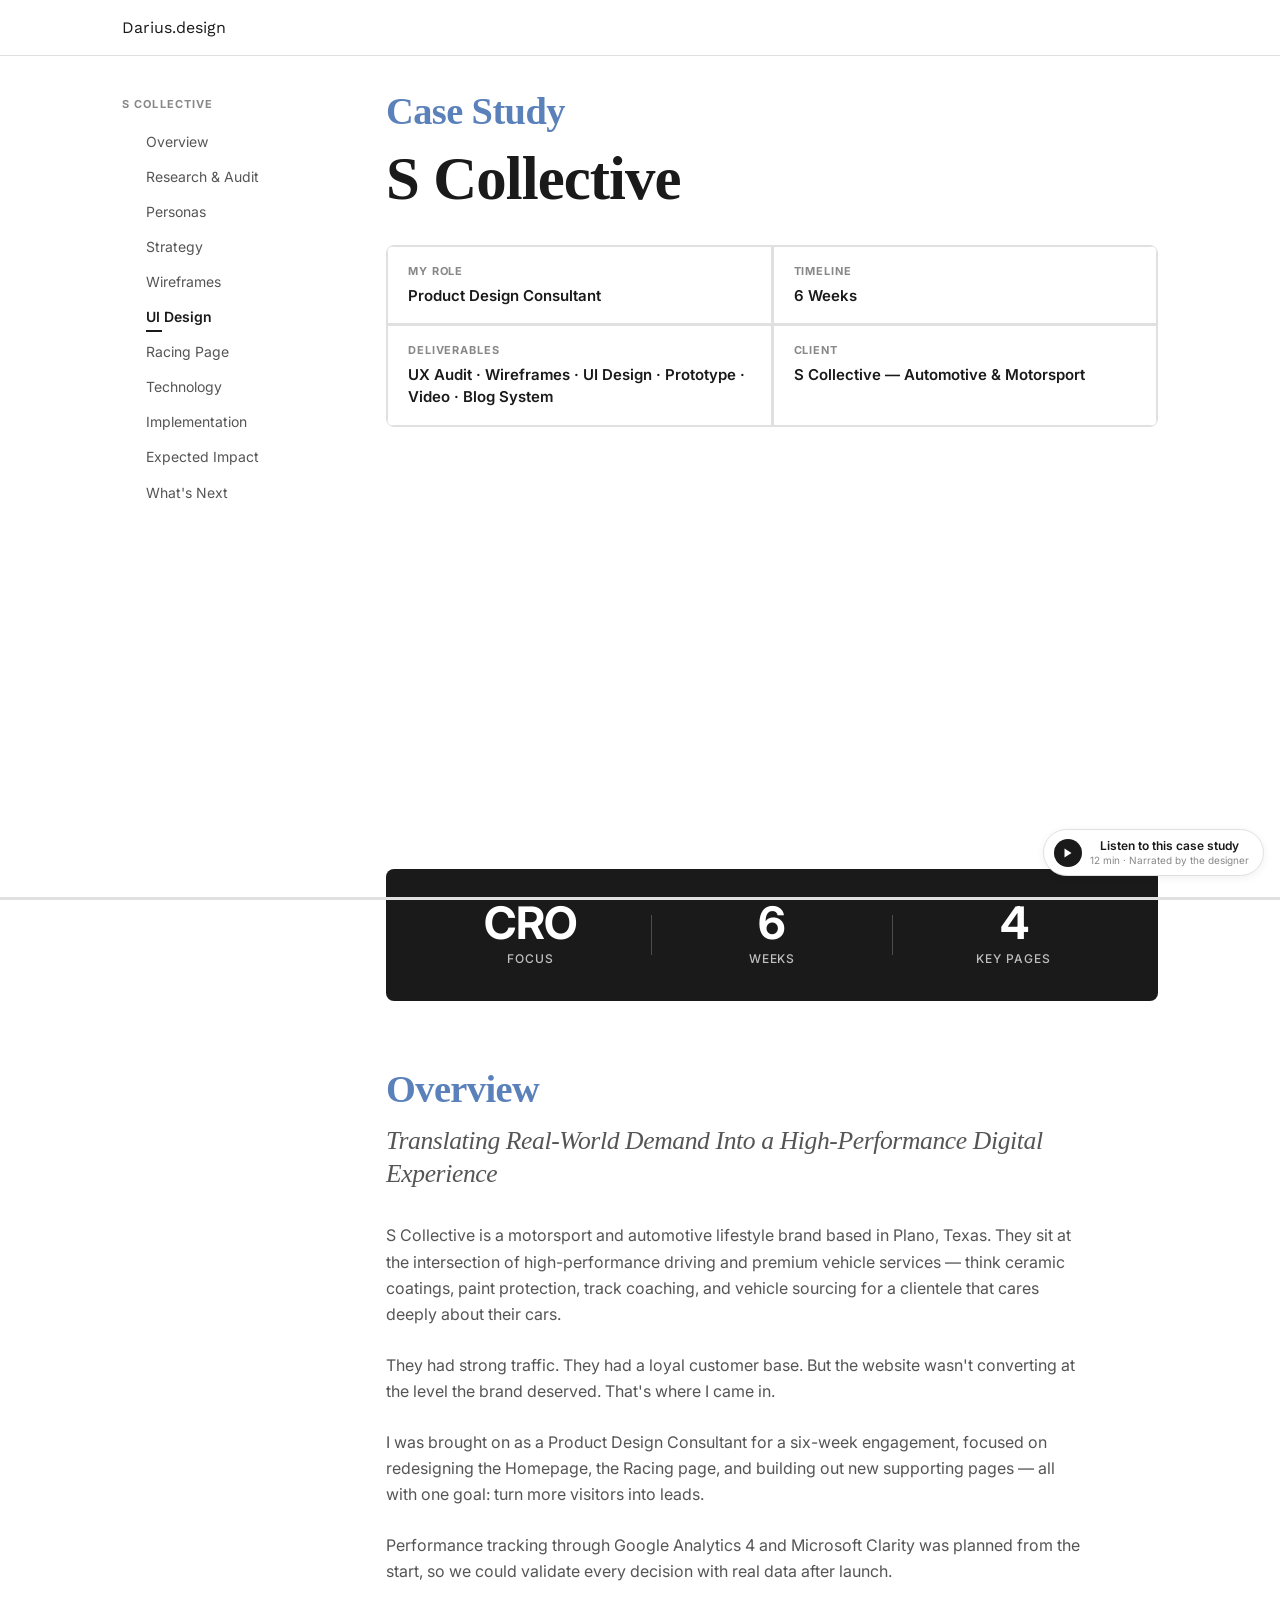
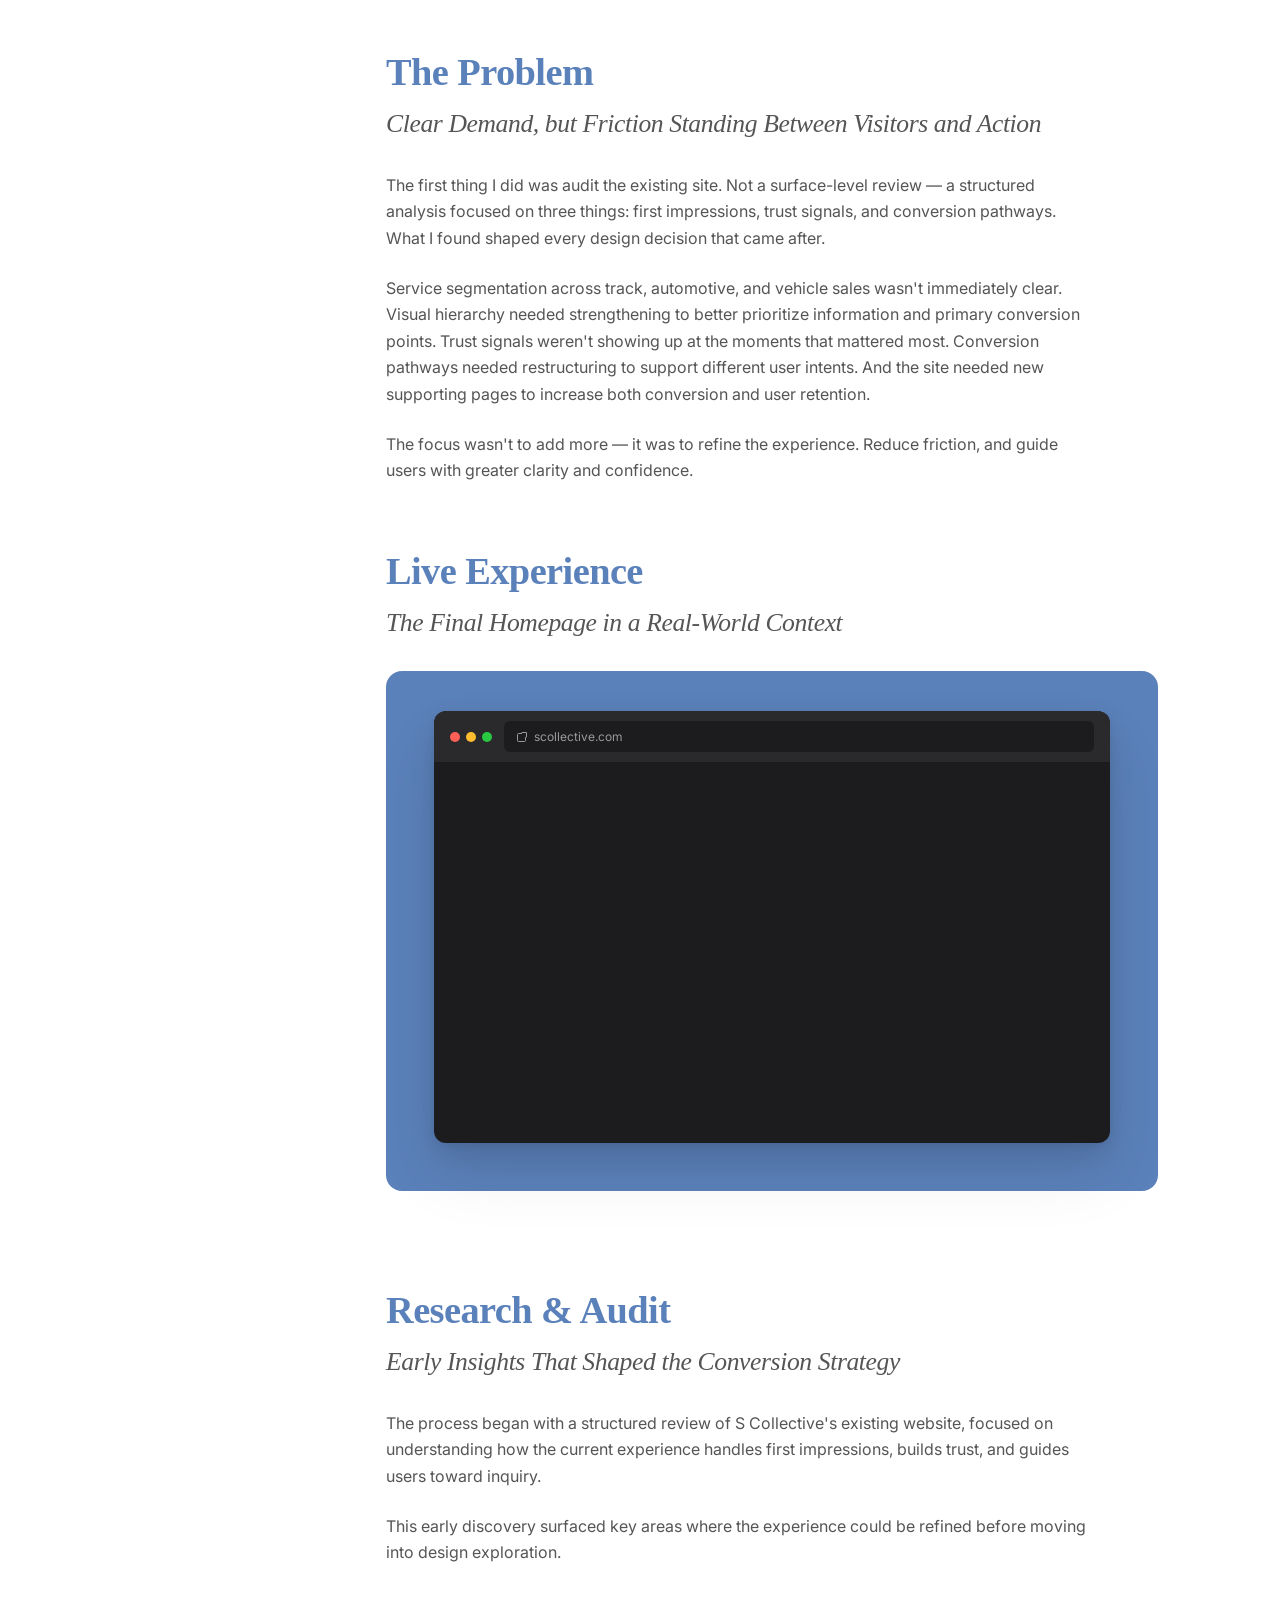
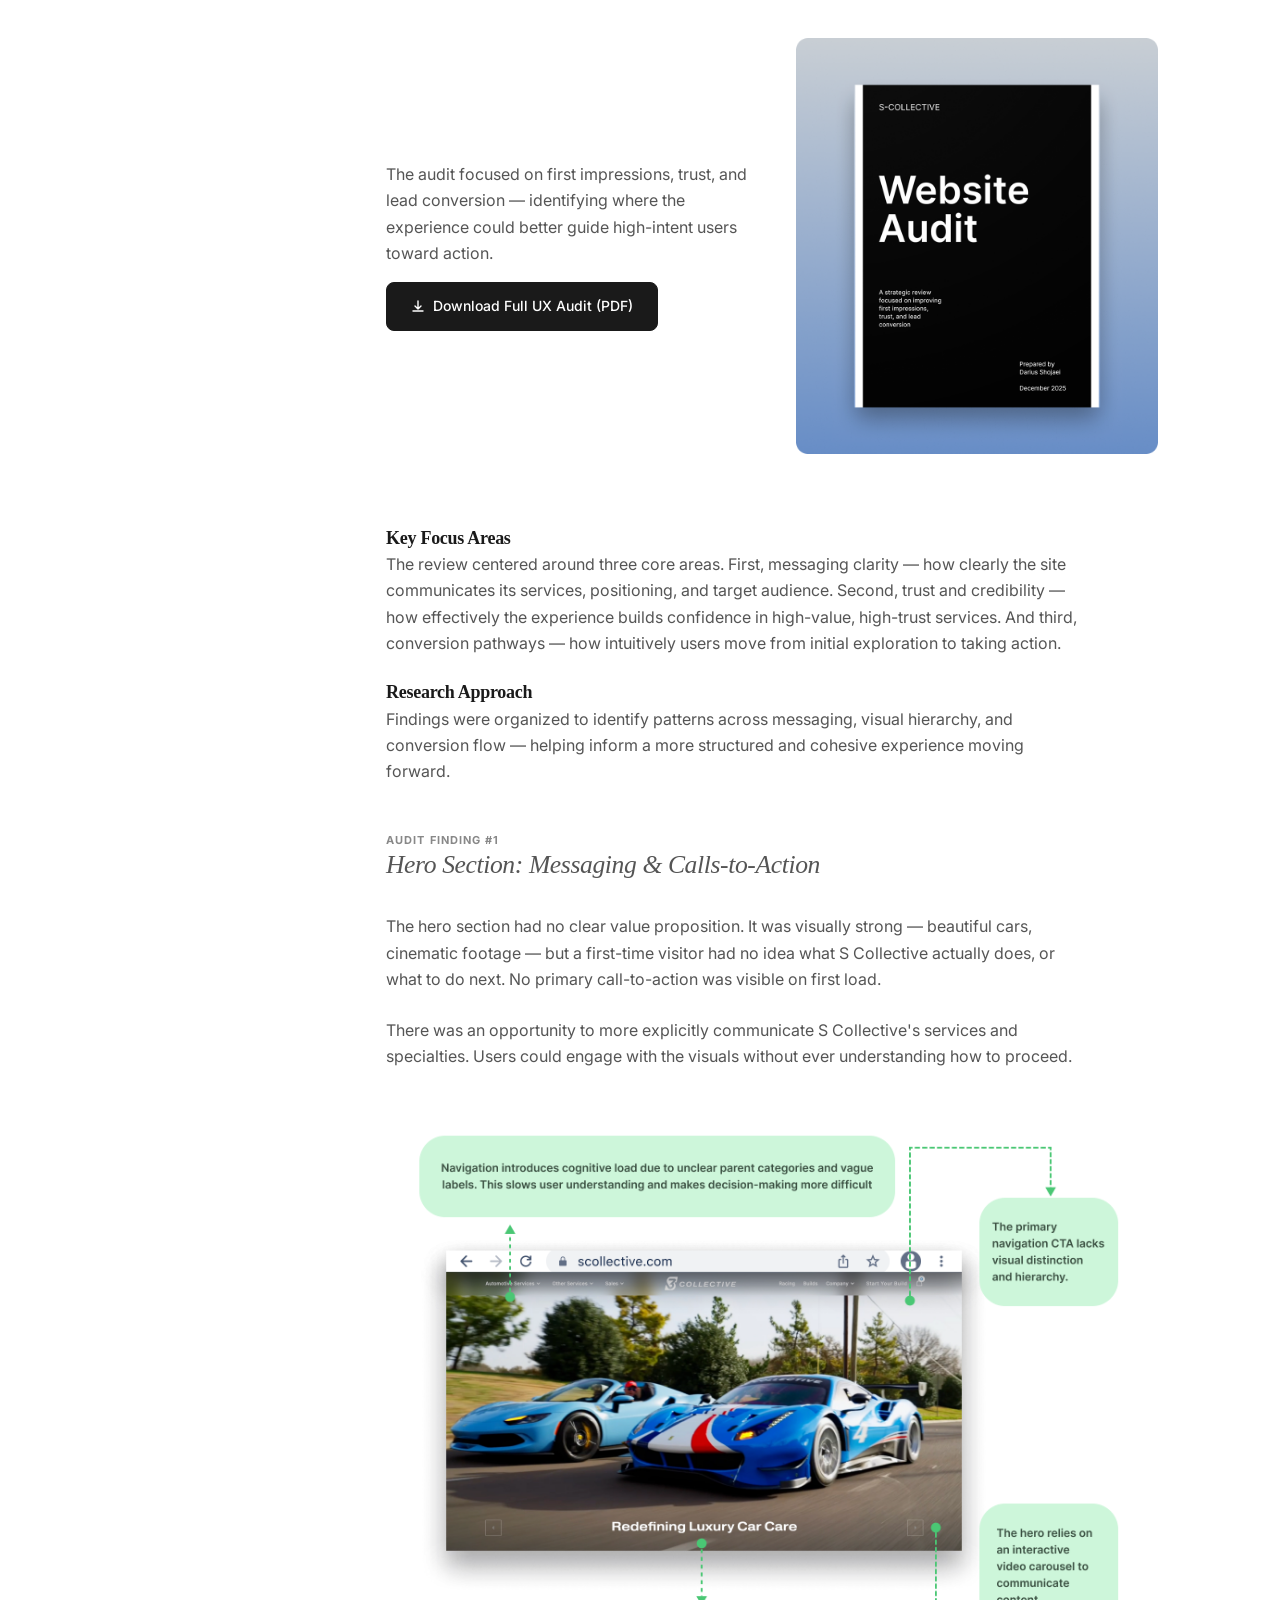
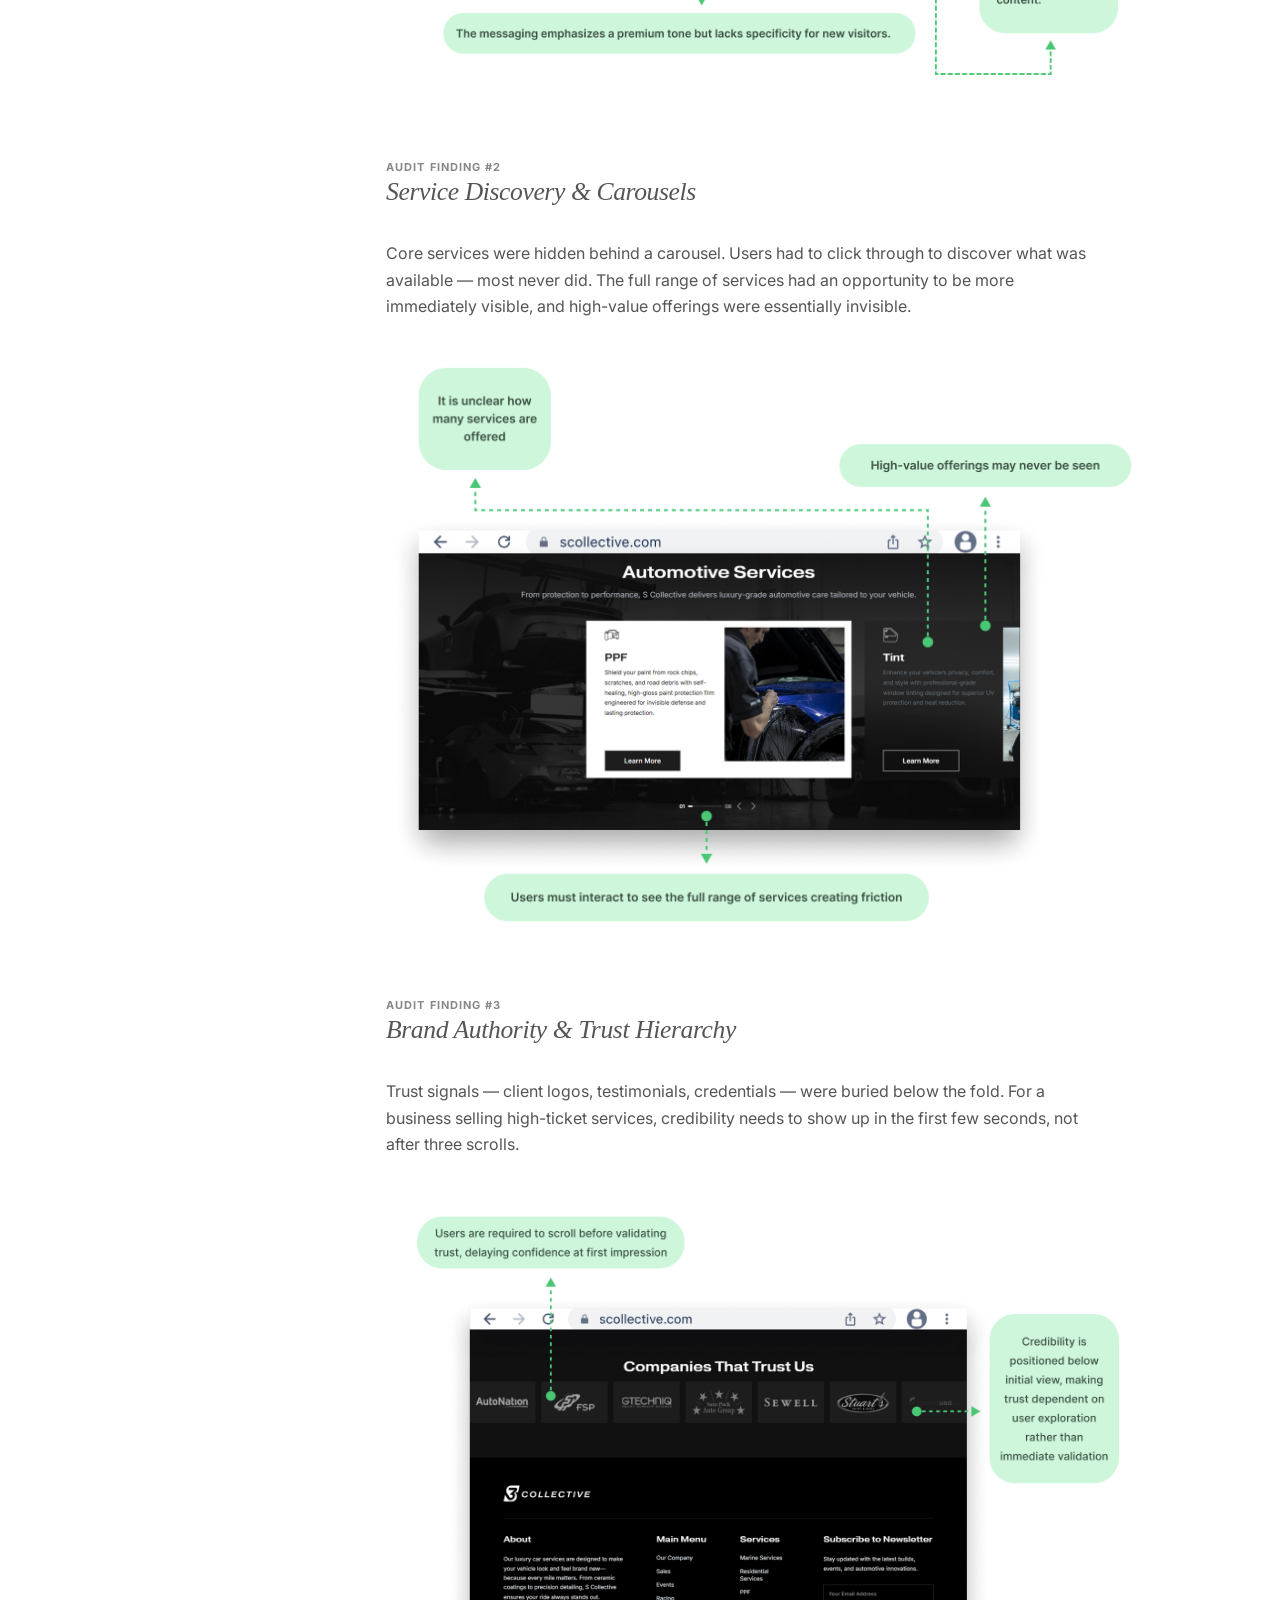
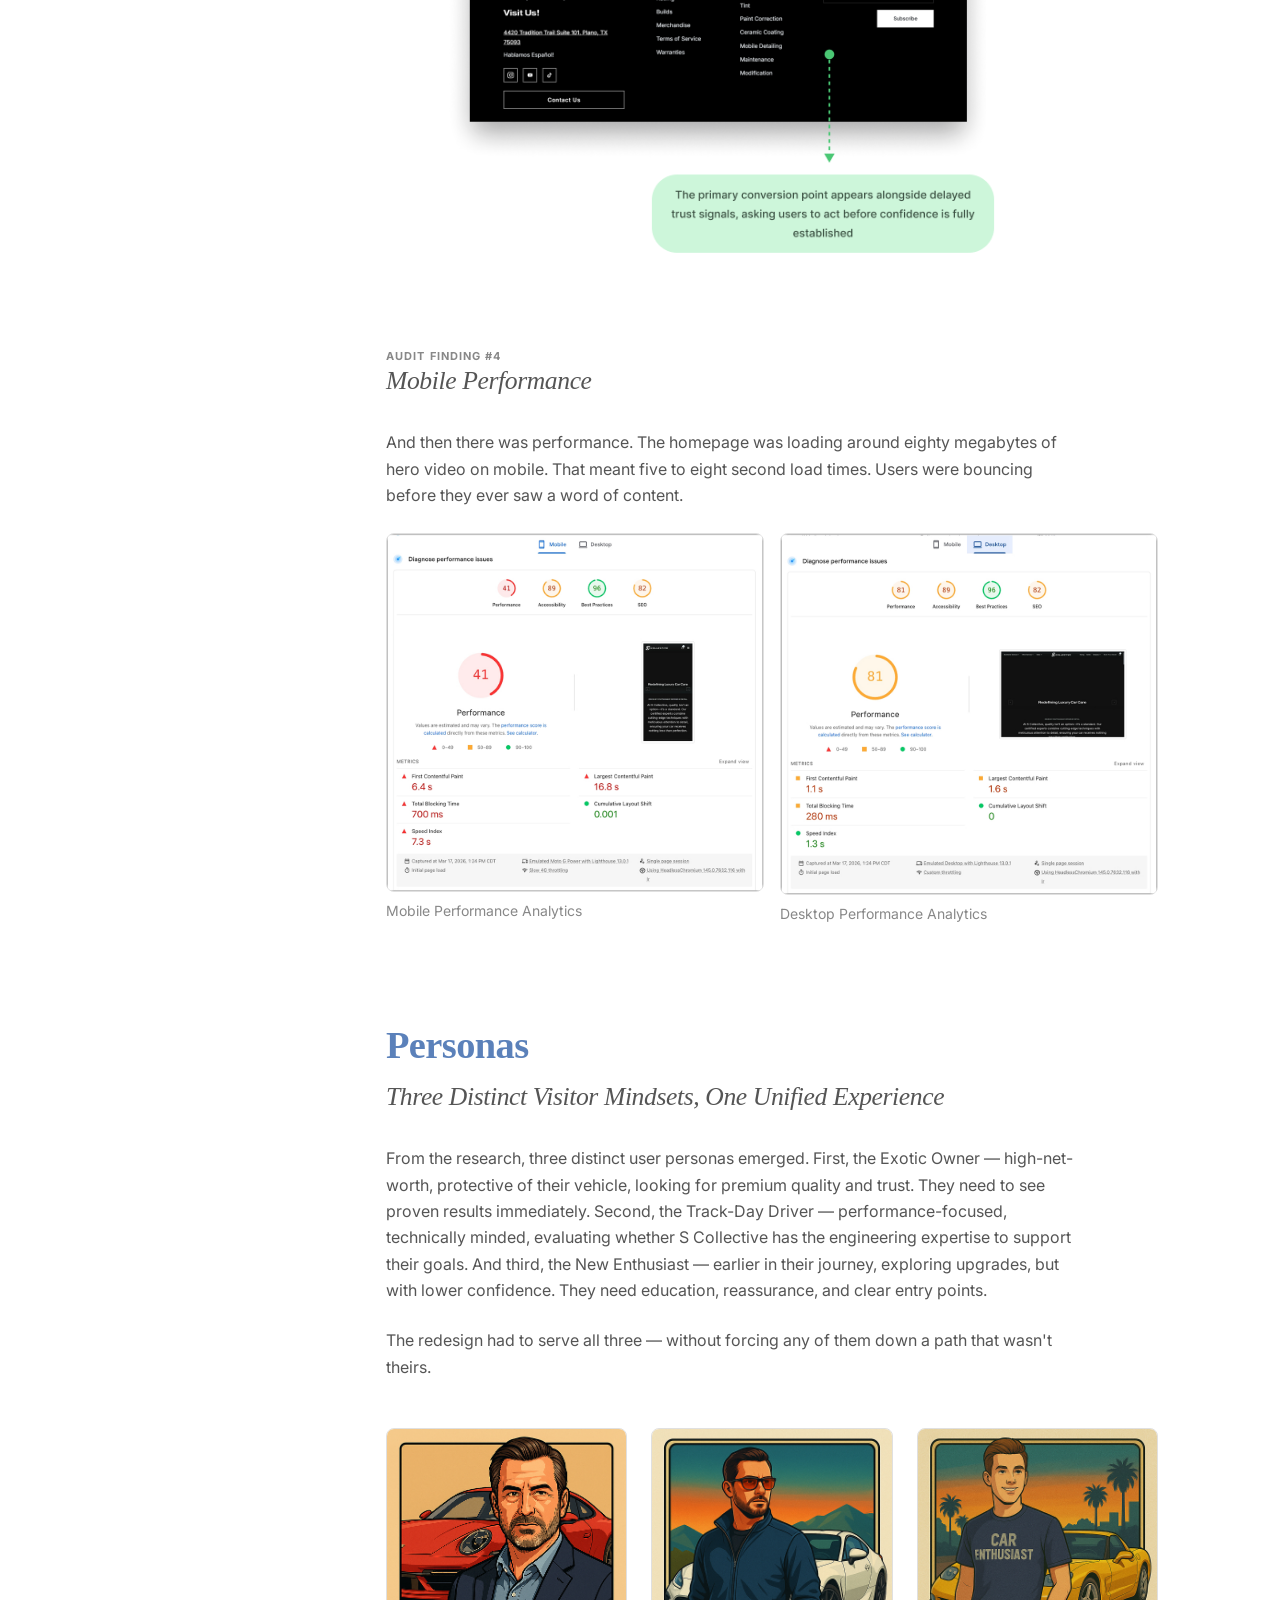
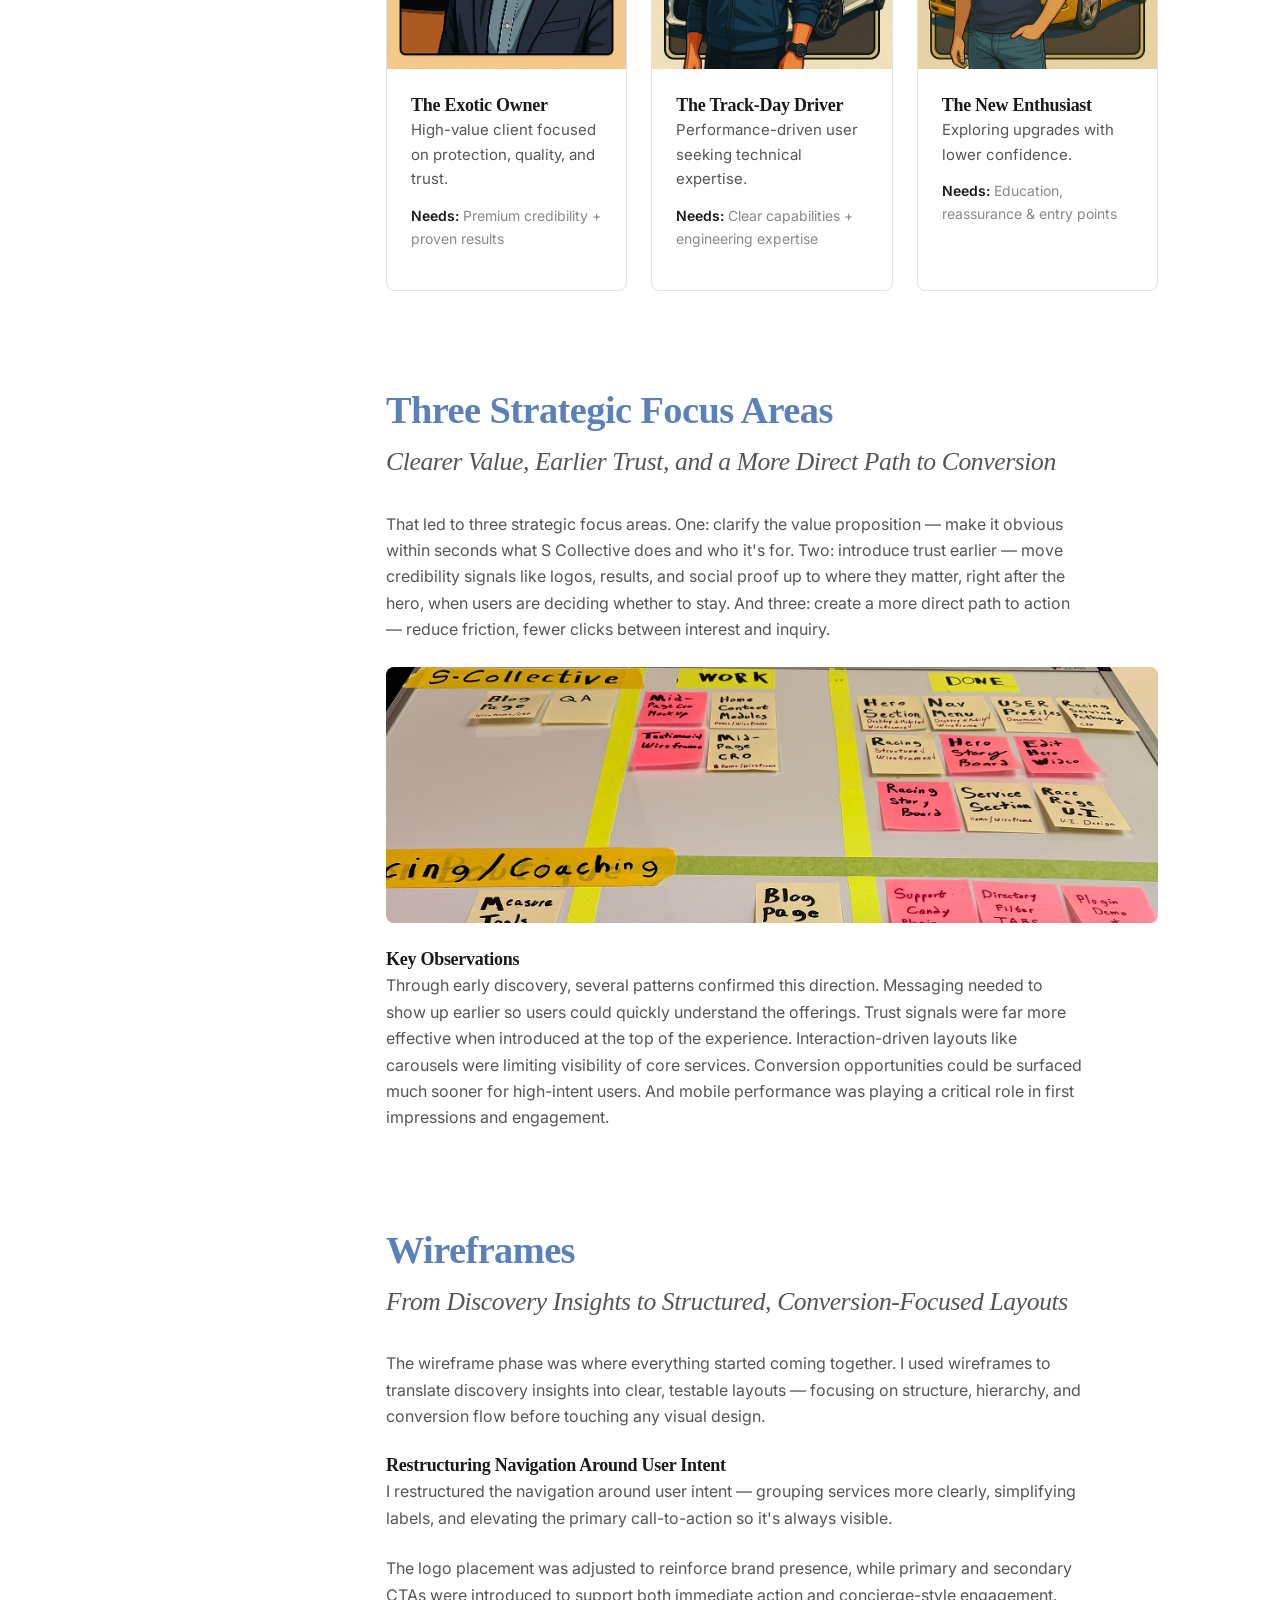
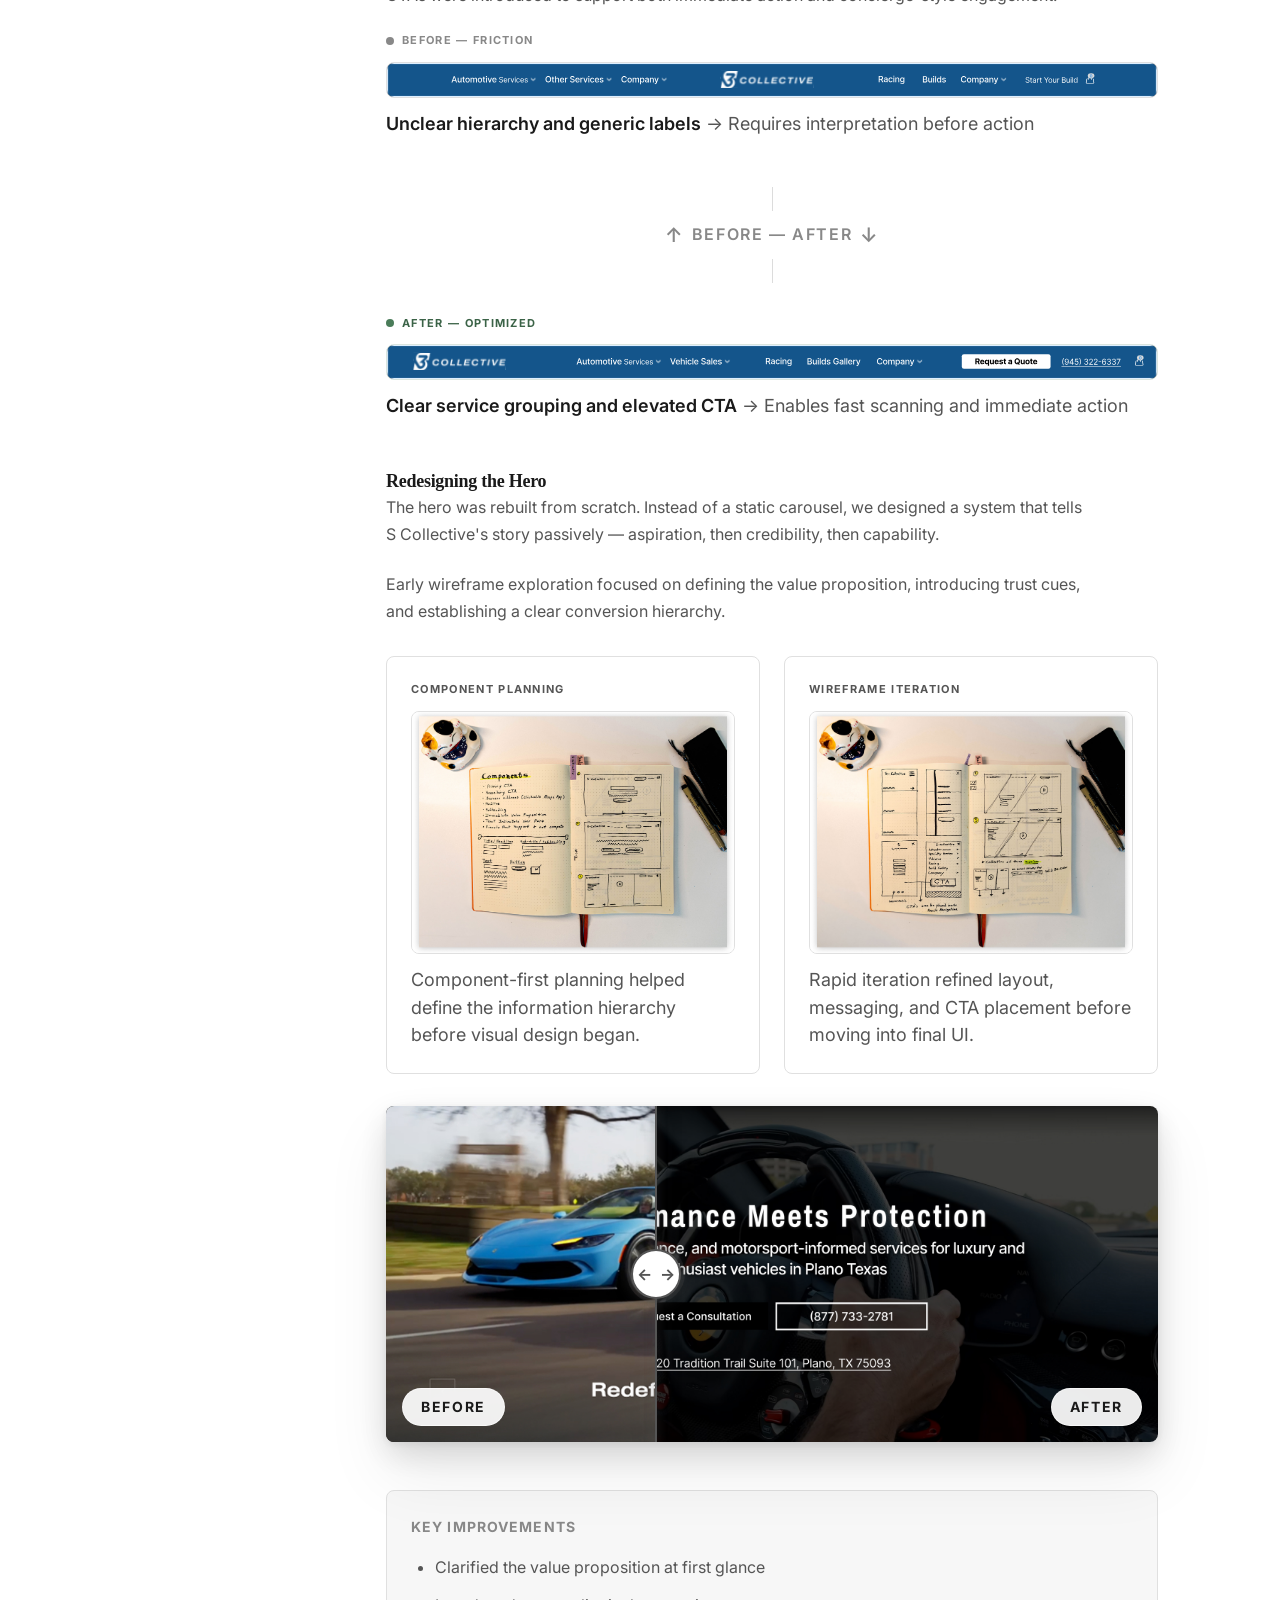
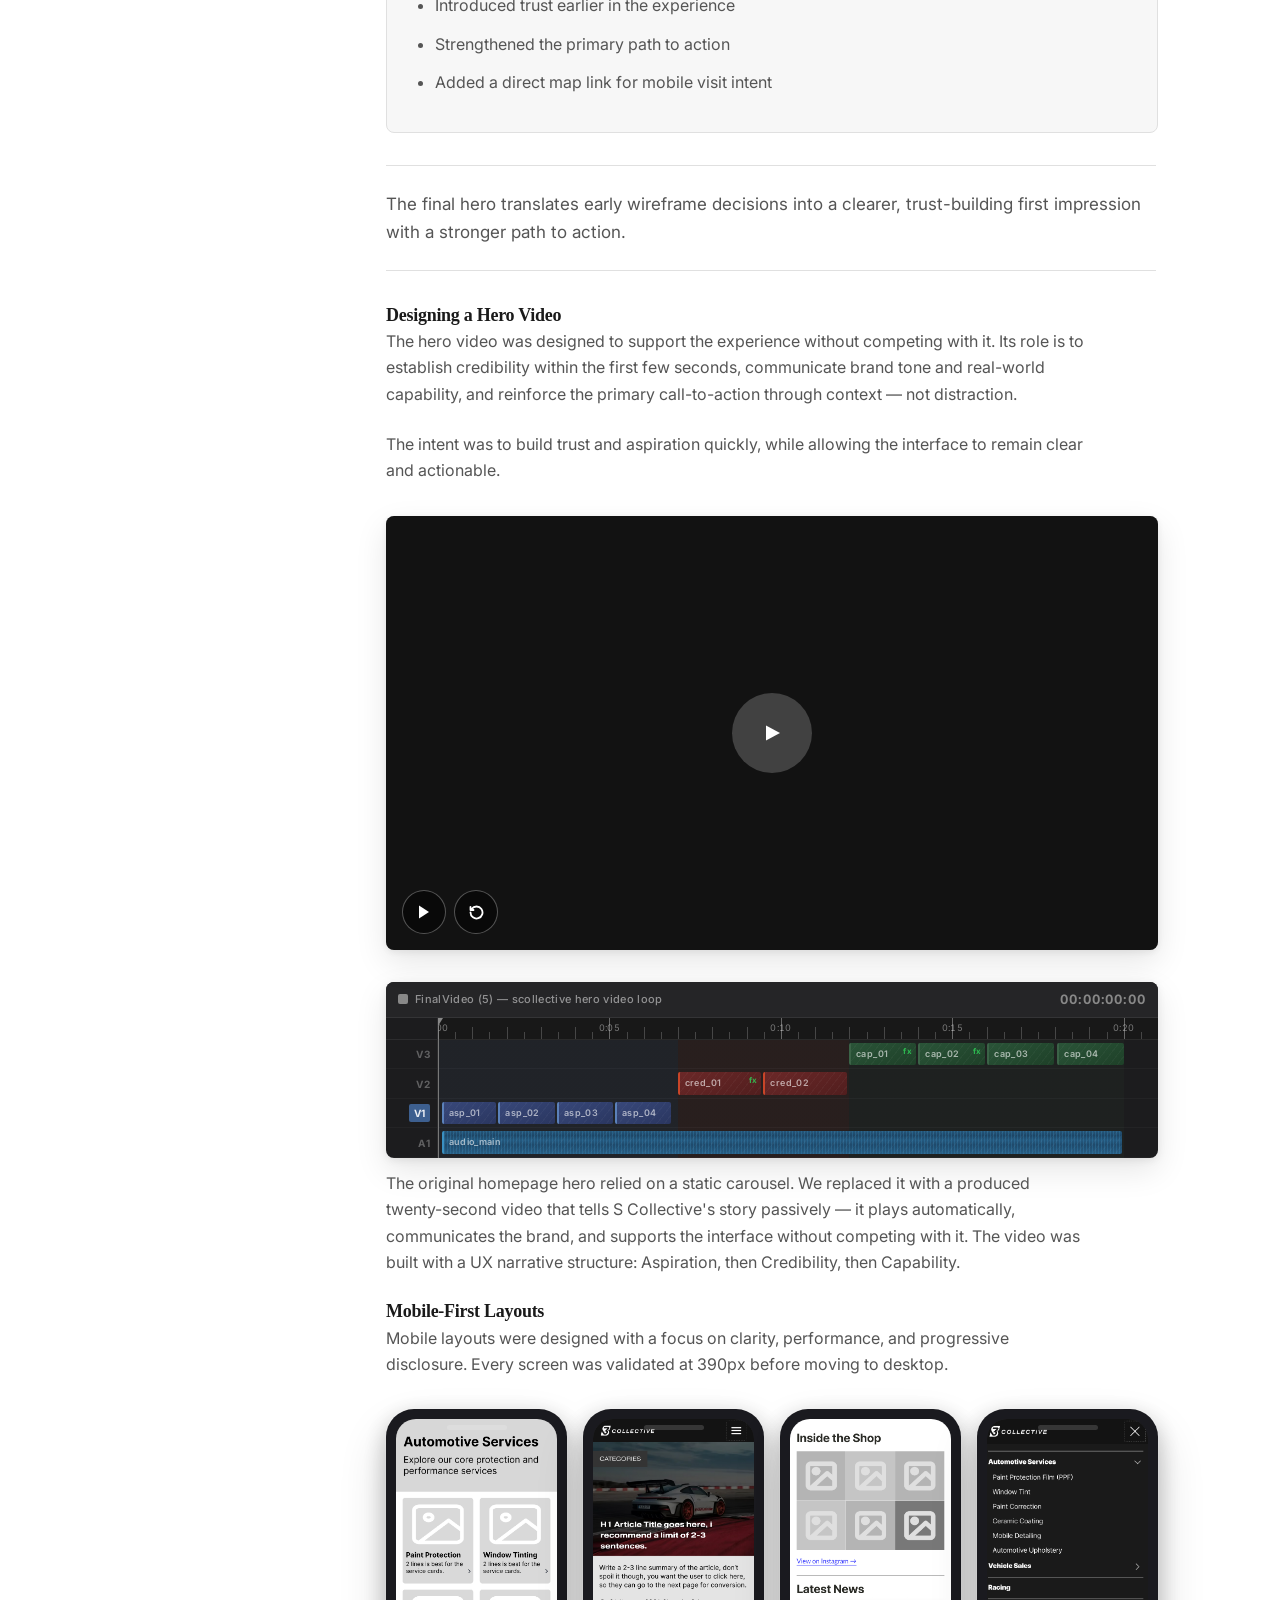
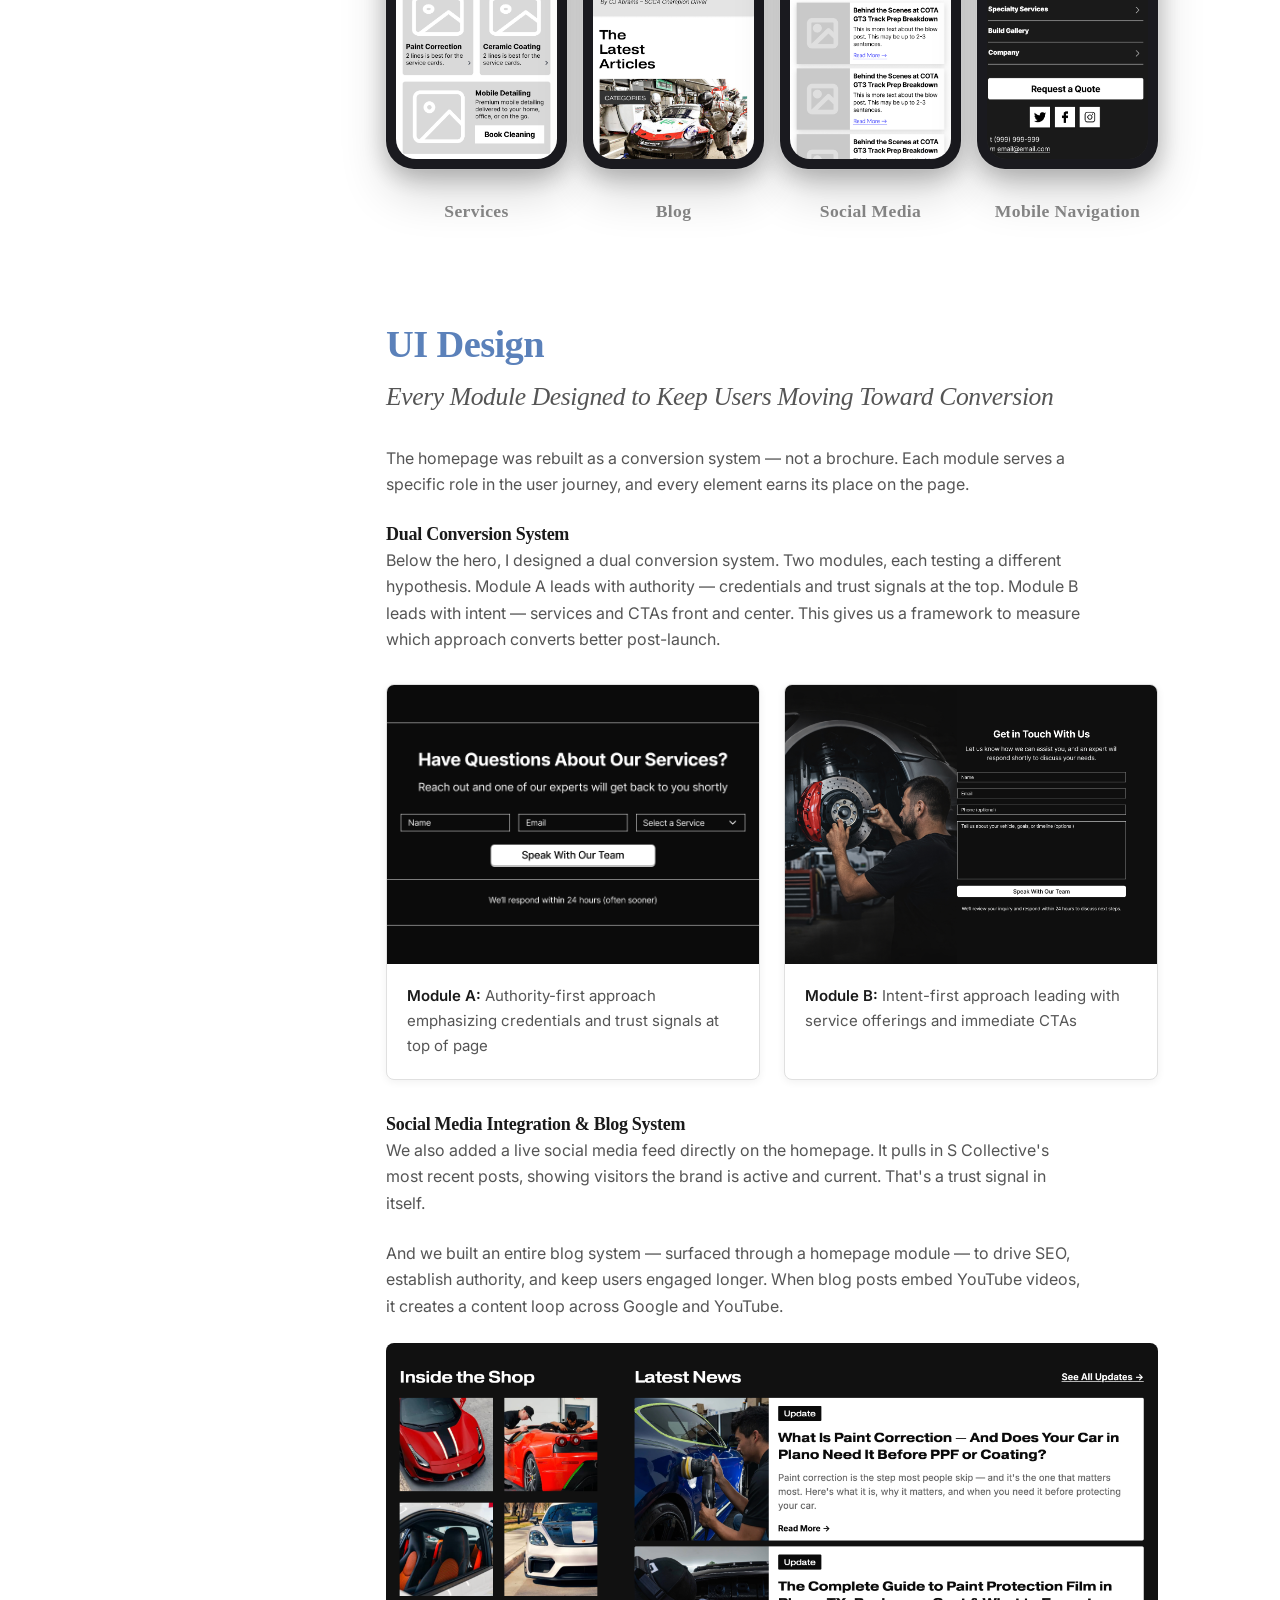
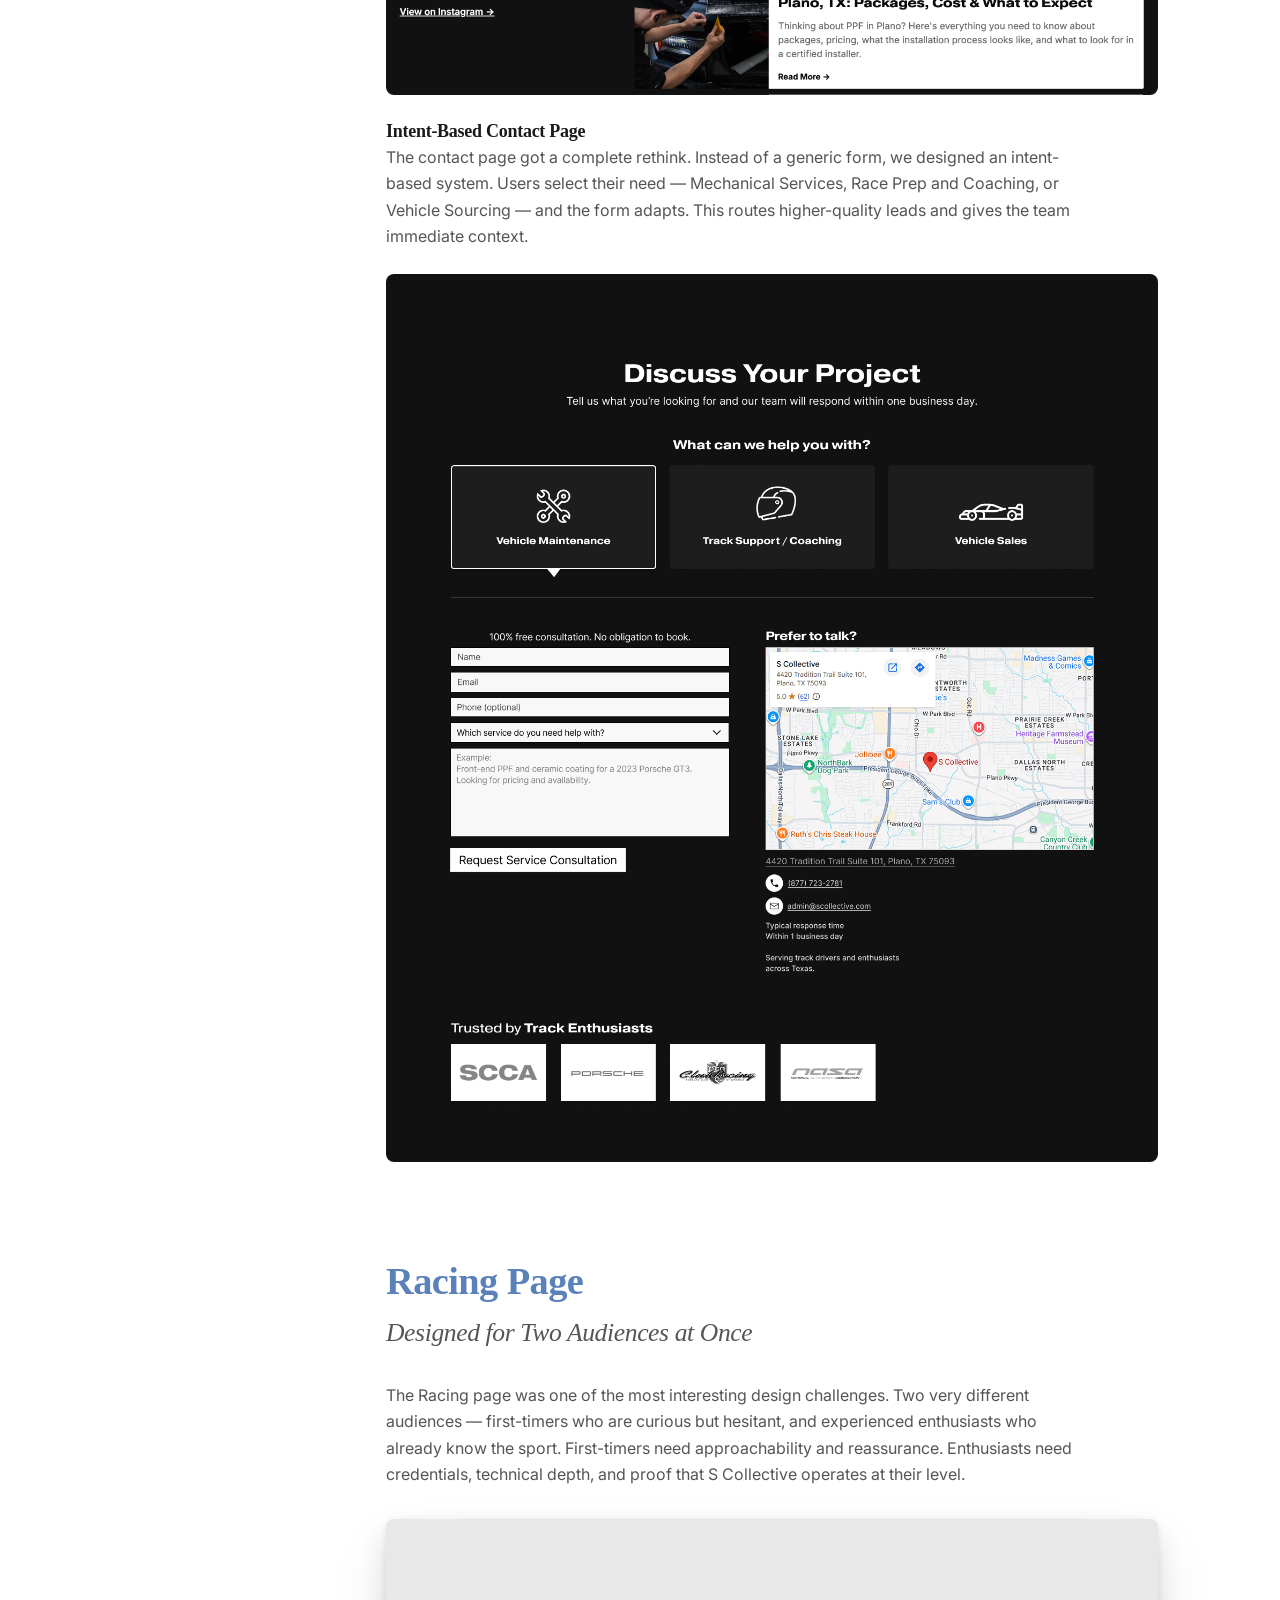
==== commit f07013bd: "Fix visual pause system to trigger reliably on every paragraph transition" ====
--- a/case-studies/s-collective/index.html
+++ b/case-studies/s-collective/index.html
@@ -66,8 +66,8 @@
     }
 
     h1 { font-size: clamp(2.5rem, 8vw, 3.8rem); line-height: 1.1; }
-    h2 { font-size: clamp(1.8rem, 4vw, 2.4rem); line-height: 1.2; }
-    h3 { font-size: clamp(1.3rem, 2.5vw, 1.6rem); line-height: 1.3; }
+    h2 { font-size: clamp(1.8rem, 4vw, 2.4rem); line-height: 1.2; color: var(--periwinkle); }
+    h3 { font-size: clamp(1.3rem, 2.5vw, 1.6rem); line-height: 1.3; color: var(--periwinkle); }
     h4 { font-size: 18px; line-height: 1.4; }
 
     p {
@@ -1402,7 +1402,7 @@
 
     /* --- Paragraph highlight (read-along) --- */
     [data-narrate].is-narrating {
-      font-weight: 600;
+      color: var(--periwinkle);
     }
 
     /* Mobile: full-width sticky bottom */
@@ -1744,10 +1744,90 @@
         grid-template-columns: 1fr !important;
       }
     }
+
+    /* --- Mobile Gate --------------------------------------------------- */
+    .mobile-gate {
+      display: none;
+      position: fixed;
+      inset: 0;
+      z-index: 9999;
+      background: var(--periwinkle);
+      flex-direction: column;
+      align-items: center;
+      justify-content: center;
+      text-align: center;
+      padding: 40px 32px;
+    }
+    .mobile-gate__icon {
+      width: 64px;
+      height: 64px;
+      background: rgba(255,255,255,0.15);
+      border-radius: 16px;
+      display: flex;
+      align-items: center;
+      justify-content: center;
+      margin-bottom: 32px;
+    }
+    .mobile-gate__icon svg {
+      width: 32px;
+      height: 32px;
+      color: #fff;
+    }
+    .mobile-gate__title {
+      font-family: var(--font-display);
+      font-size: 28px;
+      font-weight: 700;
+      color: #fff;
+      line-height: 1.2;
+      margin-bottom: 16px;
+    }
+    .mobile-gate__body {
+      font-family: var(--font-sans);
+      font-size: 15px;
+      color: rgba(255,255,255,0.85);
+      line-height: 1.6;
+      max-width: 320px;
+      margin-bottom: 36px;
+    }
+    .mobile-gate__btn {
+      font-family: var(--font-sans);
+      font-size: 13px;
+      font-weight: 500;
+      color: rgba(255,255,255,0.6);
+      background: rgba(255,255,255,0.1);
+      border: 1px solid rgba(255,255,255,0.2);
+      border-radius: 8px;
+      padding: 10px 24px;
+      cursor: pointer;
+      transition: all 0.2s;
+    }
+    .mobile-gate__btn:hover {
+      background: rgba(255,255,255,0.2);
+      color: #fff;
+    }
+    @media (max-width: 768px) {
+      .mobile-gate { display: flex; }
+      .site-desktop { display: none; }
+    }
   </style>
 </head>
 
 <body>
+
+  <!-- Mobile gate — shown only on small screens -->
+  <div class="mobile-gate" id="mobileGate">
+    <div class="mobile-gate__icon">
+      <svg viewBox="0 0 24 24" fill="none" stroke="currentColor" stroke-width="1.5" stroke-linecap="round" stroke-linejoin="round">
+        <rect x="2" y="3" width="20" height="14" rx="2" ry="2"/>
+        <line x1="8" y1="21" x2="16" y2="21"/>
+        <line x1="12" y1="17" x2="12" y2="21"/>
+      </svg>
+    </div>
+    <h1 class="mobile-gate__title">Best Experienced on Desktop</h1>
+    <p class="mobile-gate__body">This case study features interactive prototypes, detailed visual comparisons, and an audio narration system designed for a larger screen. For the full experience, please revisit on a desktop or laptop.</p>
+    <button class="mobile-gate__btn" id="mobileGateBtn">Continue on mobile anyway</button>
+  </div>
+
   <div class="site-desktop">
 
     <!-- Fixed navigation -->
@@ -2385,7 +2465,7 @@
         <!-- Footer -->
         <footer class="footer">
           <p class="footer__name">Darius Shojaei</p>
-          <p class="footer__sub">Senior UX Designer</p>
+          <p class="footer__sub">Product Designer</p>
         </footer>
 
       </div><!-- /main content -->
@@ -2453,6 +2533,19 @@
   </div><!-- /.site-desktop -->
 
   <script>
+    /* -- Mobile gate bypass ------------------------------------------- */
+    (() => {
+      const btn = document.getElementById('mobileGateBtn');
+      const gate = document.getElementById('mobileGate');
+      const site = document.querySelector('.site-desktop');
+      if (btn && gate && site) {
+        btn.addEventListener('click', () => {
+          gate.style.display = 'none';
+          site.style.display = '';
+        });
+      }
+    })();
+
     /* -- Live site iframe desktop scaling ----------------------------- */
     (() => {
       const screen = document.querySelector('.live-site-screen');
@@ -2888,6 +2981,33 @@
         { p: 45, start: 698.6 },
       ];
 
+      // Visual pause points — after these paragraphs, pause so user can view the visual
+      // selector: the visual element to scroll into view during pause
+      // duration: seconds to pause (0 = pause until user hits play)
+      const PAUSE_AFTER = [
+        { p: 9,  selector: '.audit-cta-split',       duration: 5 },
+        { p: 13, selector: 'img[src*="findings-1"]',  duration: 5 },
+        { p: 14, selector: 'img[src*="findings-2"]',  duration: 5 },
+        { p: 15, selector: 'img[src*="Social Proof"]',duration: 5 },
+        { p: 16, selector: '.image-pair',             duration: 6 },
+        { p: 18, selector: '.persona-grid',           duration: 6 },
+        { p: 19, selector: 'img[src*="kanban"]',      duration: 5 },
+        { p: 23, selector: '.wf-block',               duration: 6 },
+        { p: 25, selector: '.wf-slider-wrap',         duration: 6 },
+        { p: 27, selector: '.vp',                     duration: 5 },
+        { p: 29, selector: '.mobile-wf-grid',         duration: 6 },
+        { p: 31, selector: '.ba-module-cards',         duration: 6 },
+        { p: 33, selector: 'img[src*="social-blog"]', duration: 5 },
+        { p: 34, selector: 'img[src*="CRO"]',         duration: 5 },
+        { p: 35, selector: '.cs-jolt__device:last-of-type', duration: 6 },
+        { p: 38, selector: '.yt-embed',               duration: 5 },
+        { p: 42, selector: 'img[src*="Ga4"]',         duration: 5 },
+        { p: 43, selector: 'img[src*="Clairty"]',     duration: 5 },
+      ];
+
+      let pausedForVisual = false;
+      let pausedParas = new Set(); // track which pauses already fired
+
       // DOM refs
       const cta        = document.getElementById('listenCta');
       const player     = document.getElementById('audioPlayer');
@@ -2978,6 +3098,8 @@
         // Paragraph-level highlighting
         const para = getCurrentPara();
         if (para.p !== lastHighlightedPara) {
+          const prevPara = lastHighlightedPara;
+
           // Remove previous highlights
           document.querySelectorAll('[data-narrate].is-narrating').forEach(el => {
             el.classList.remove('is-narrating');
@@ -2995,6 +3117,34 @@
             }
           }
           lastHighlightedPara = para.p;
+
+          // Visual pause: check if the PREVIOUS paragraph had a visual after it
+          if (prevPara !== null && !pausedForVisual) {
+            const pausePoint = PAUSE_AFTER.find(pp => pp.p === prevPara);
+            if (pausePoint && !pausedParas.has(prevPara) && audio && !audio.paused) {
+              pausedForVisual = true;
+              pausedParas.add(prevPara);
+              audio.pause();
+
+              // Scroll the visual into view
+              const visualEl = document.querySelector(pausePoint.selector);
+              if (visualEl && followMode) {
+                visualEl.scrollIntoView({ behavior: 'smooth', block: 'center' });
+              }
+
+              // Show pause label
+              apSection.textContent = sec.label + ' — Viewing';
+
+              // Auto-resume after duration
+              setTimeout(() => {
+                if (pausedForVisual) {
+                  pausedForVisual = false;
+                  apSection.textContent = sec.label;
+                  audio.play().catch(() => {});
+                }
+              }, pausePoint.duration * 1000);
+            }
+          }
         }
       }
 
@@ -3088,6 +3238,7 @@
       // Play / Pause
       apPlay.addEventListener('click', () => {
         if (!audio) return;
+        pausedForVisual = false; // user override
         if (audio.paused) audio.play().catch(() => {});
         else audio.pause();
       });
@@ -3139,11 +3290,13 @@
         let pct = (e.clientX - rect.left) / rect.width;
         pct = Math.max(0, Math.min(1, pct));
         audio.currentTime = pct * audio.duration;
-        // Reset paragraph highlights on seek
+        // Reset paragraph highlights and visual pauses on seek
         document.querySelectorAll('[data-narrate]').forEach(el => {
           el.classList.remove('is-narrating', 'was-narrated');
         });
         lastHighlightedPara = null;
+        pausedParas.clear();
+        pausedForVisual = false;
         updateProgress();
         syncSection();
       }
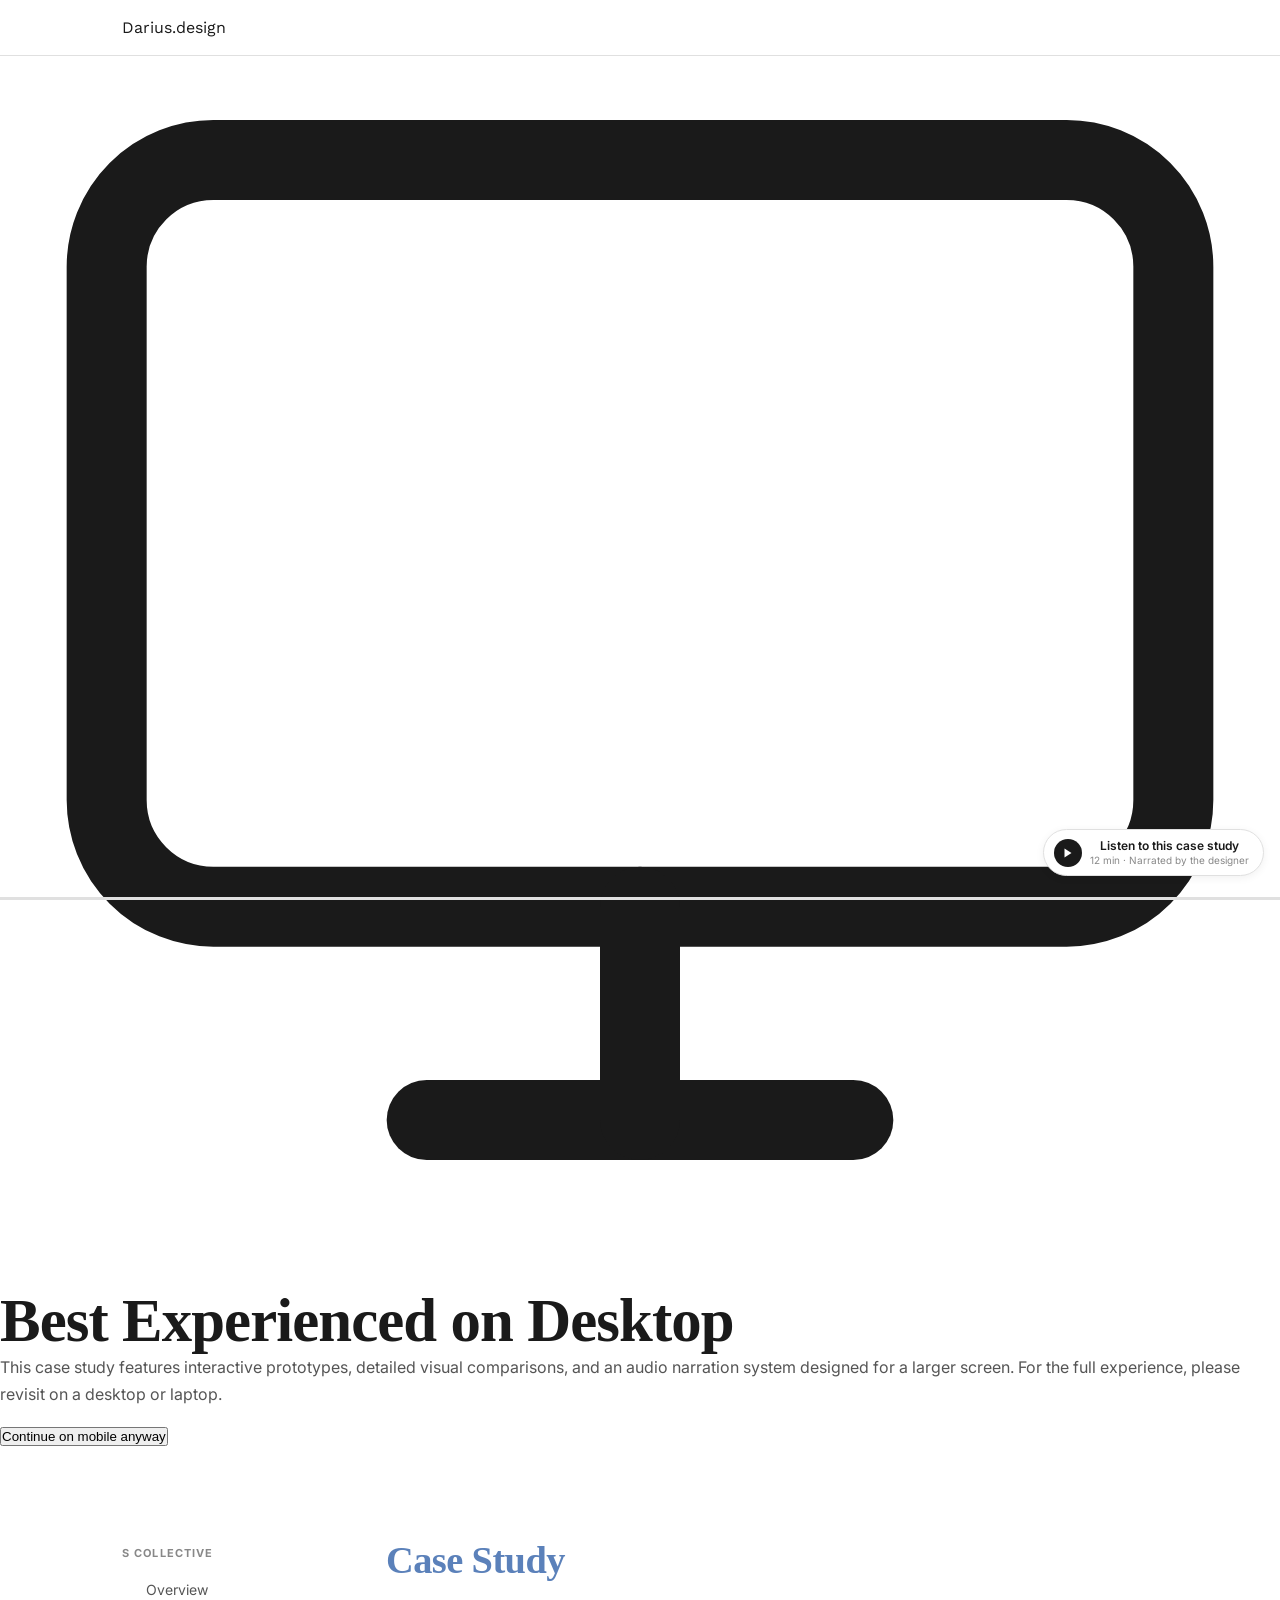
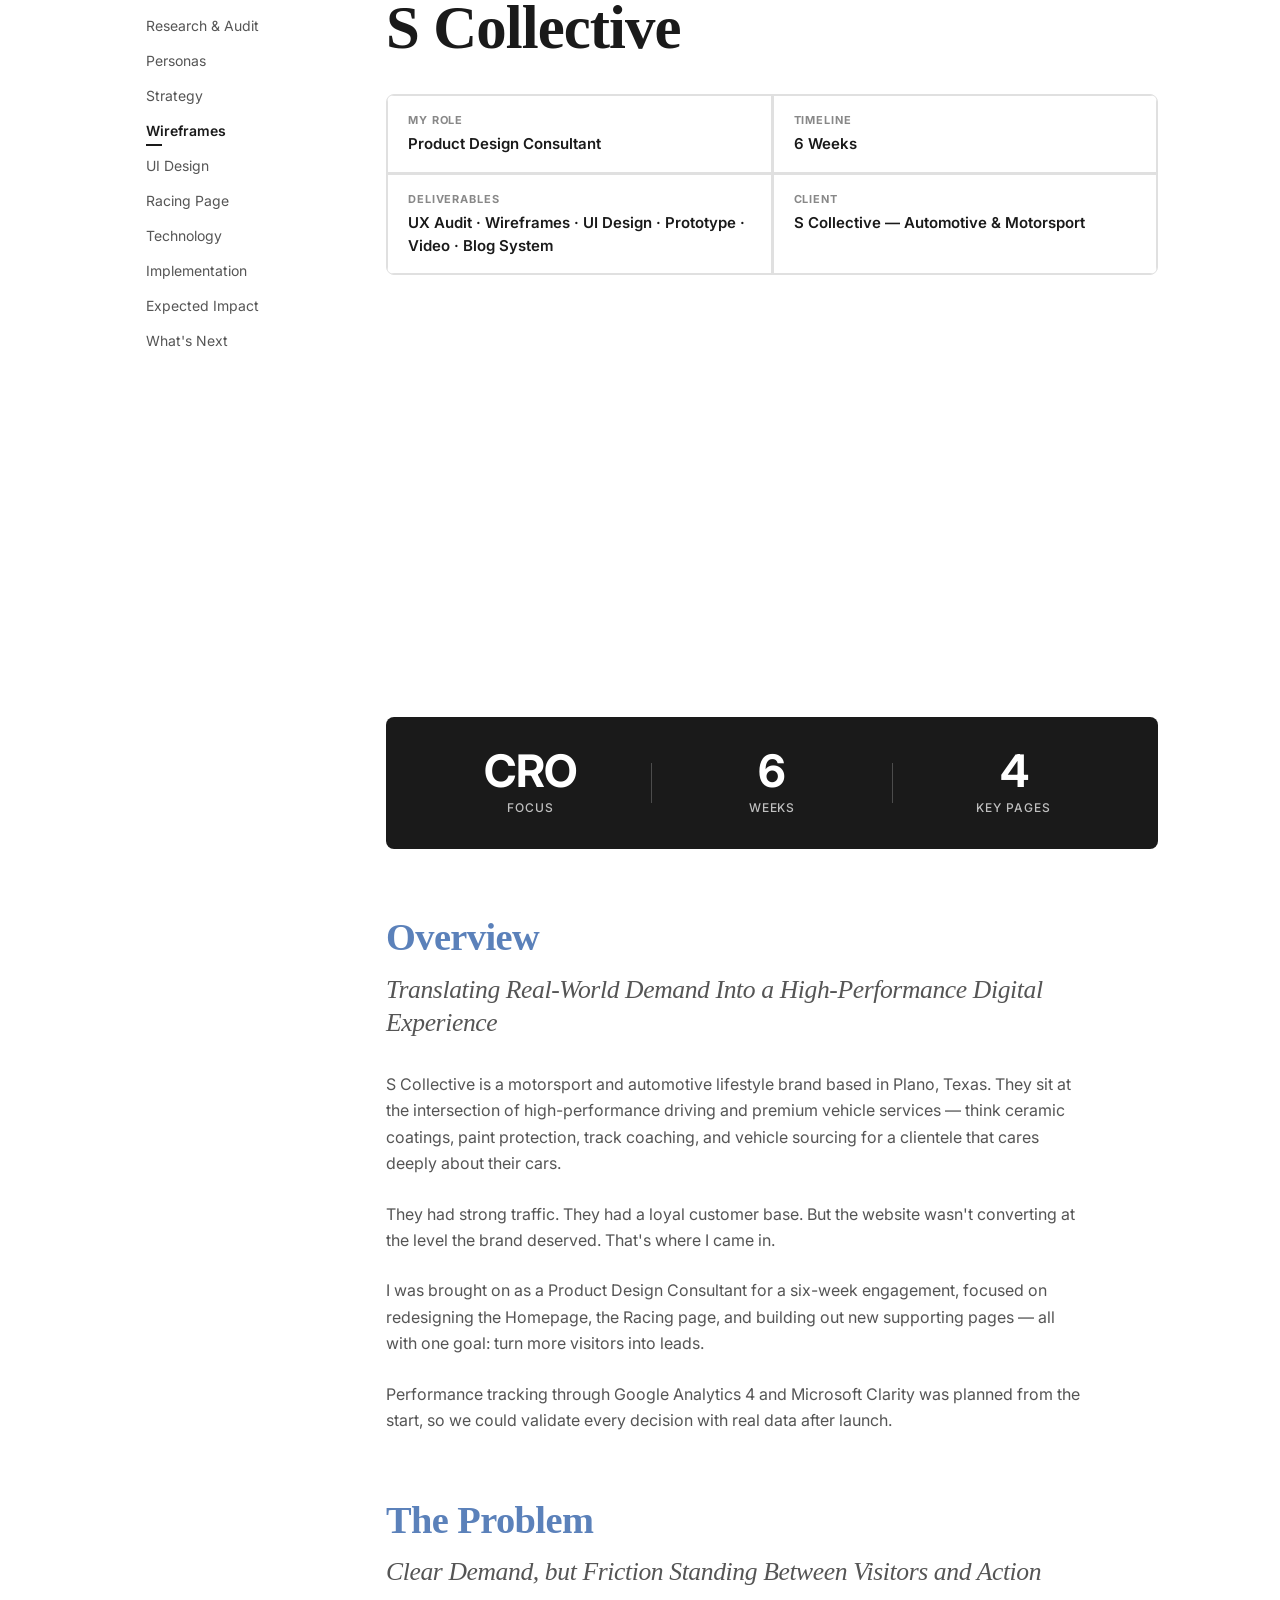
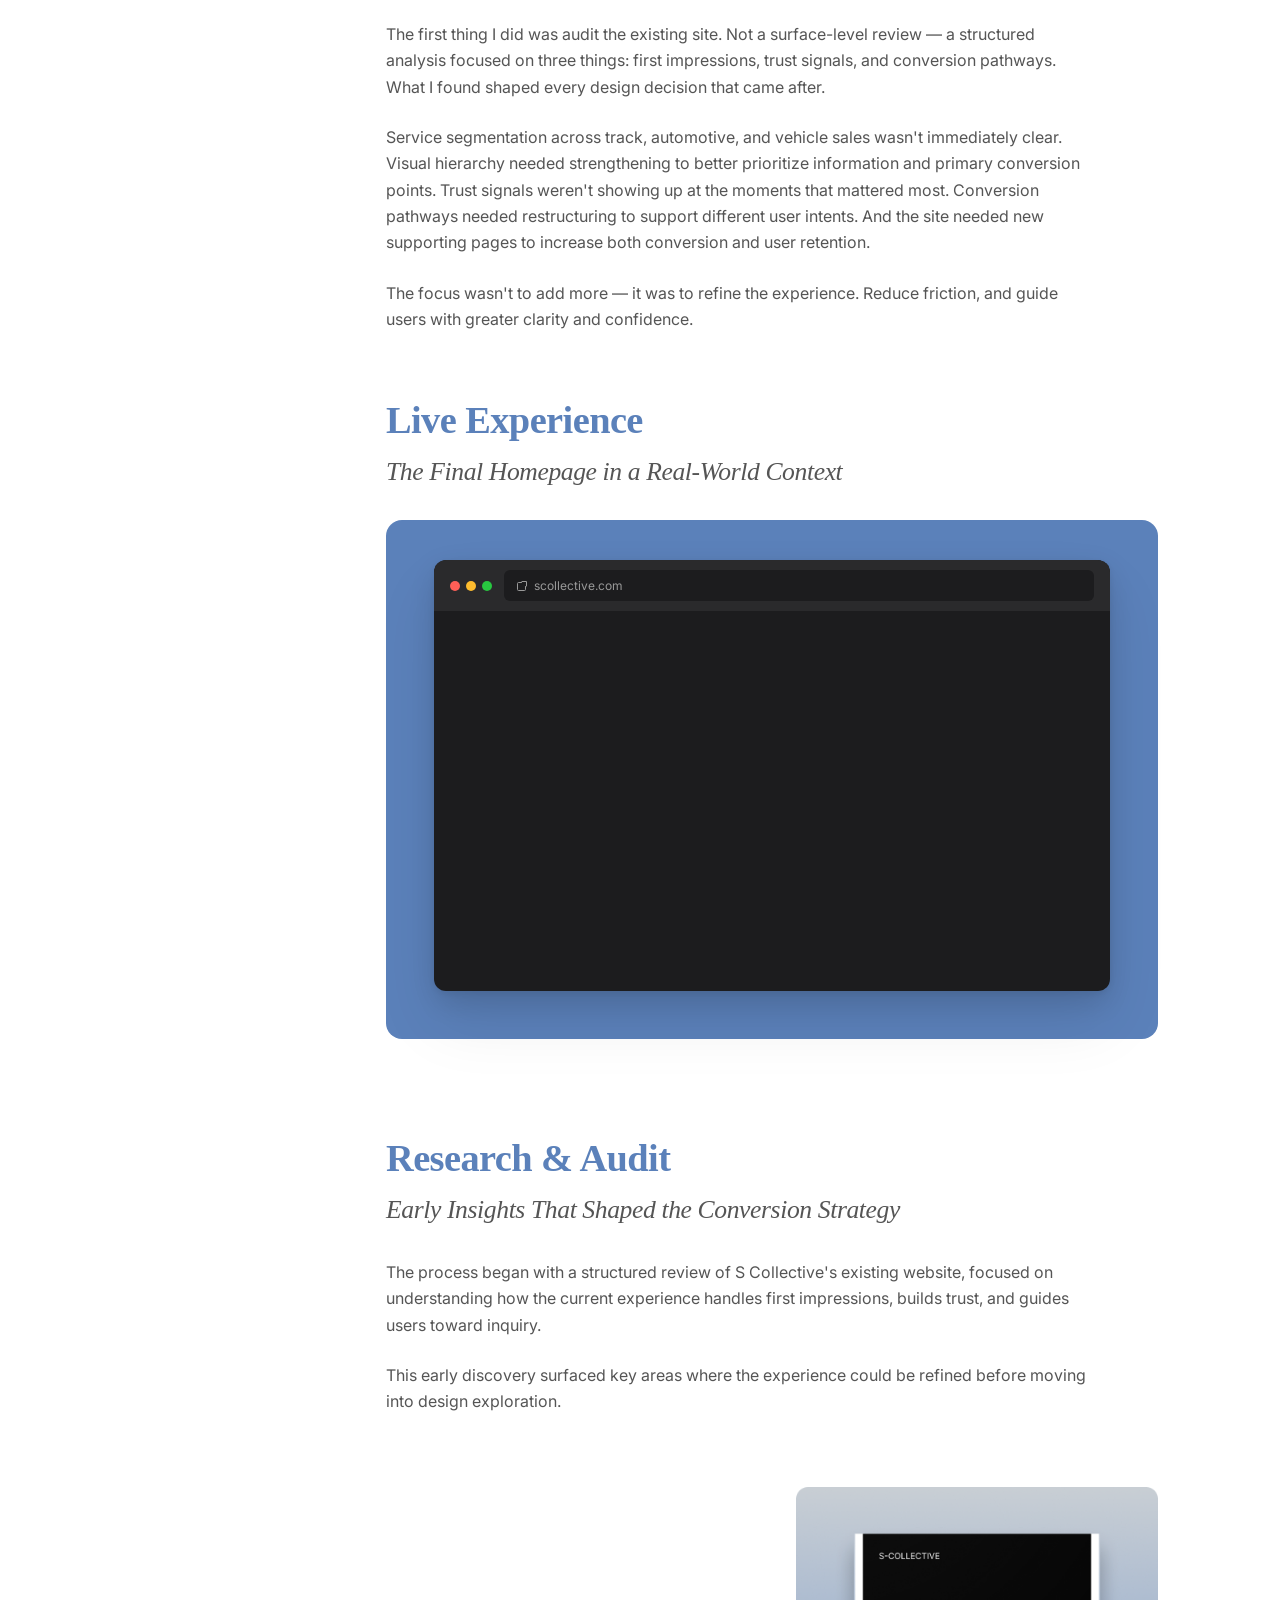
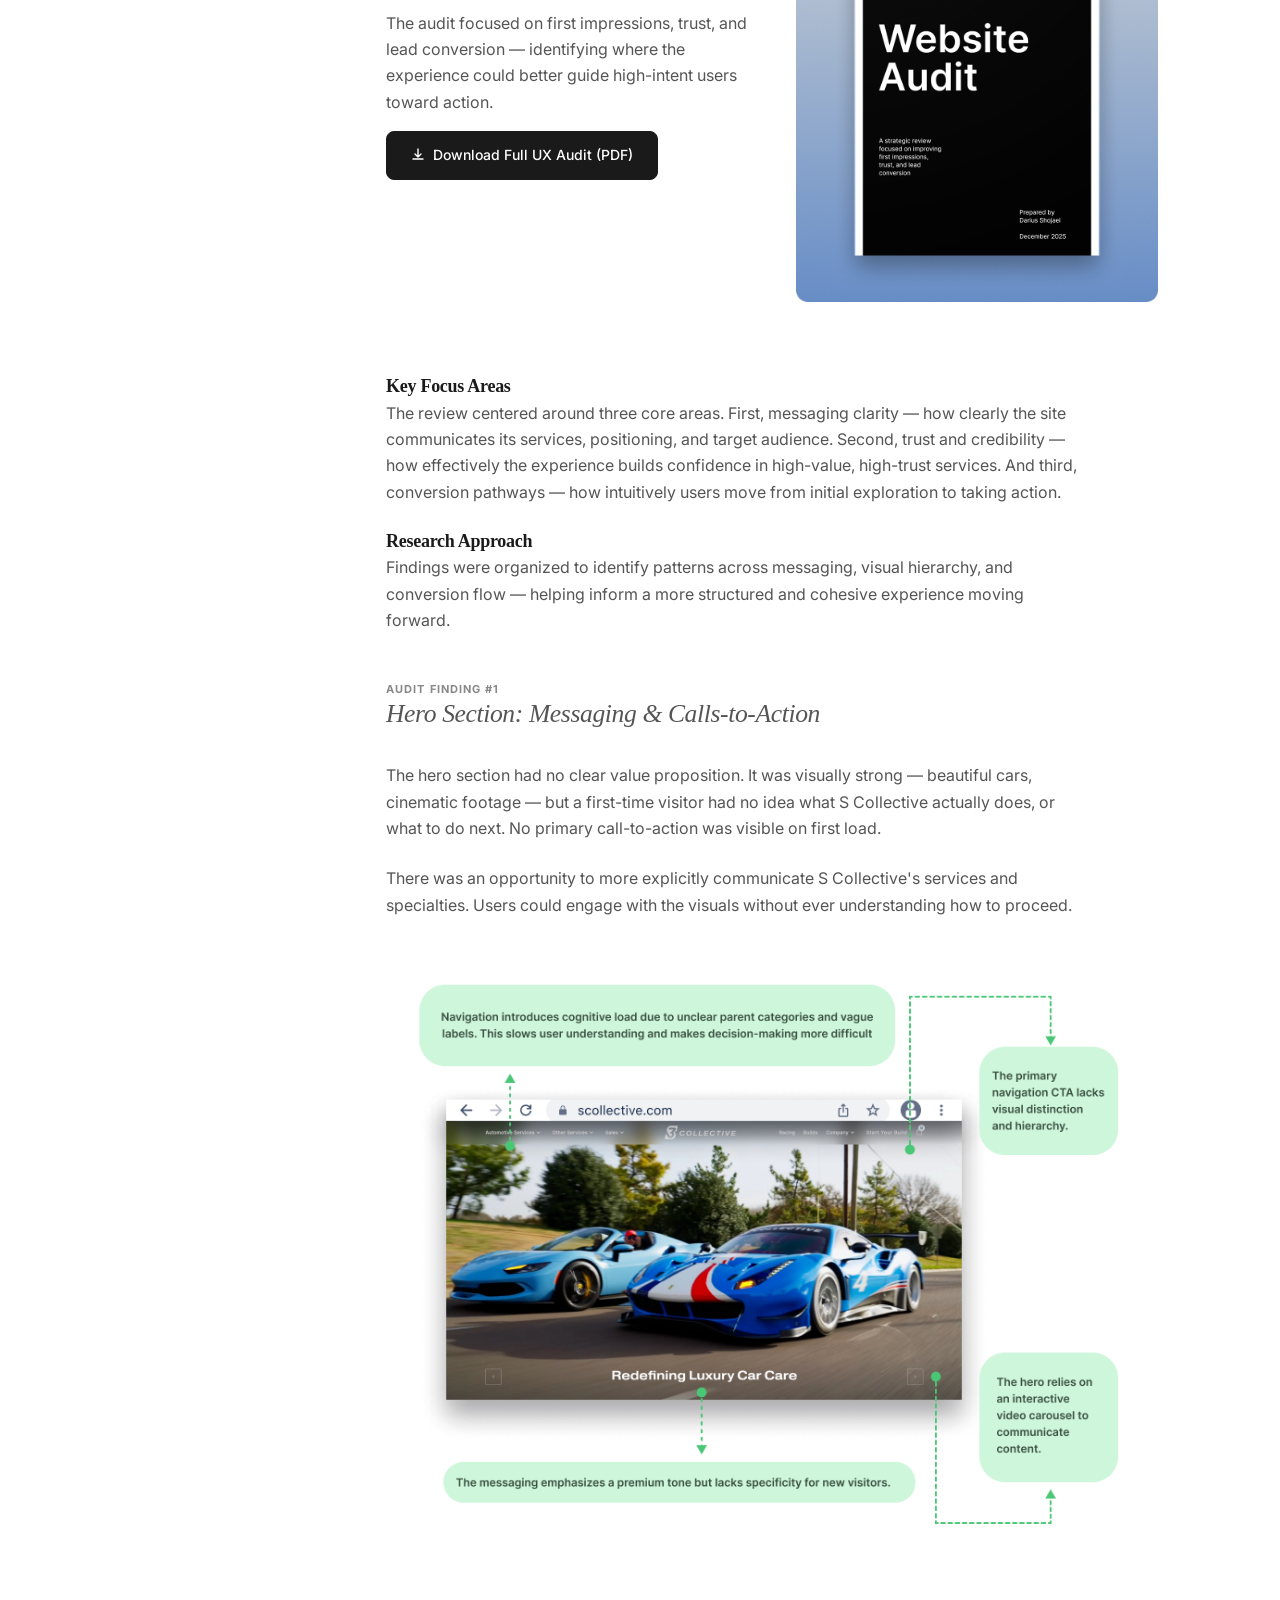
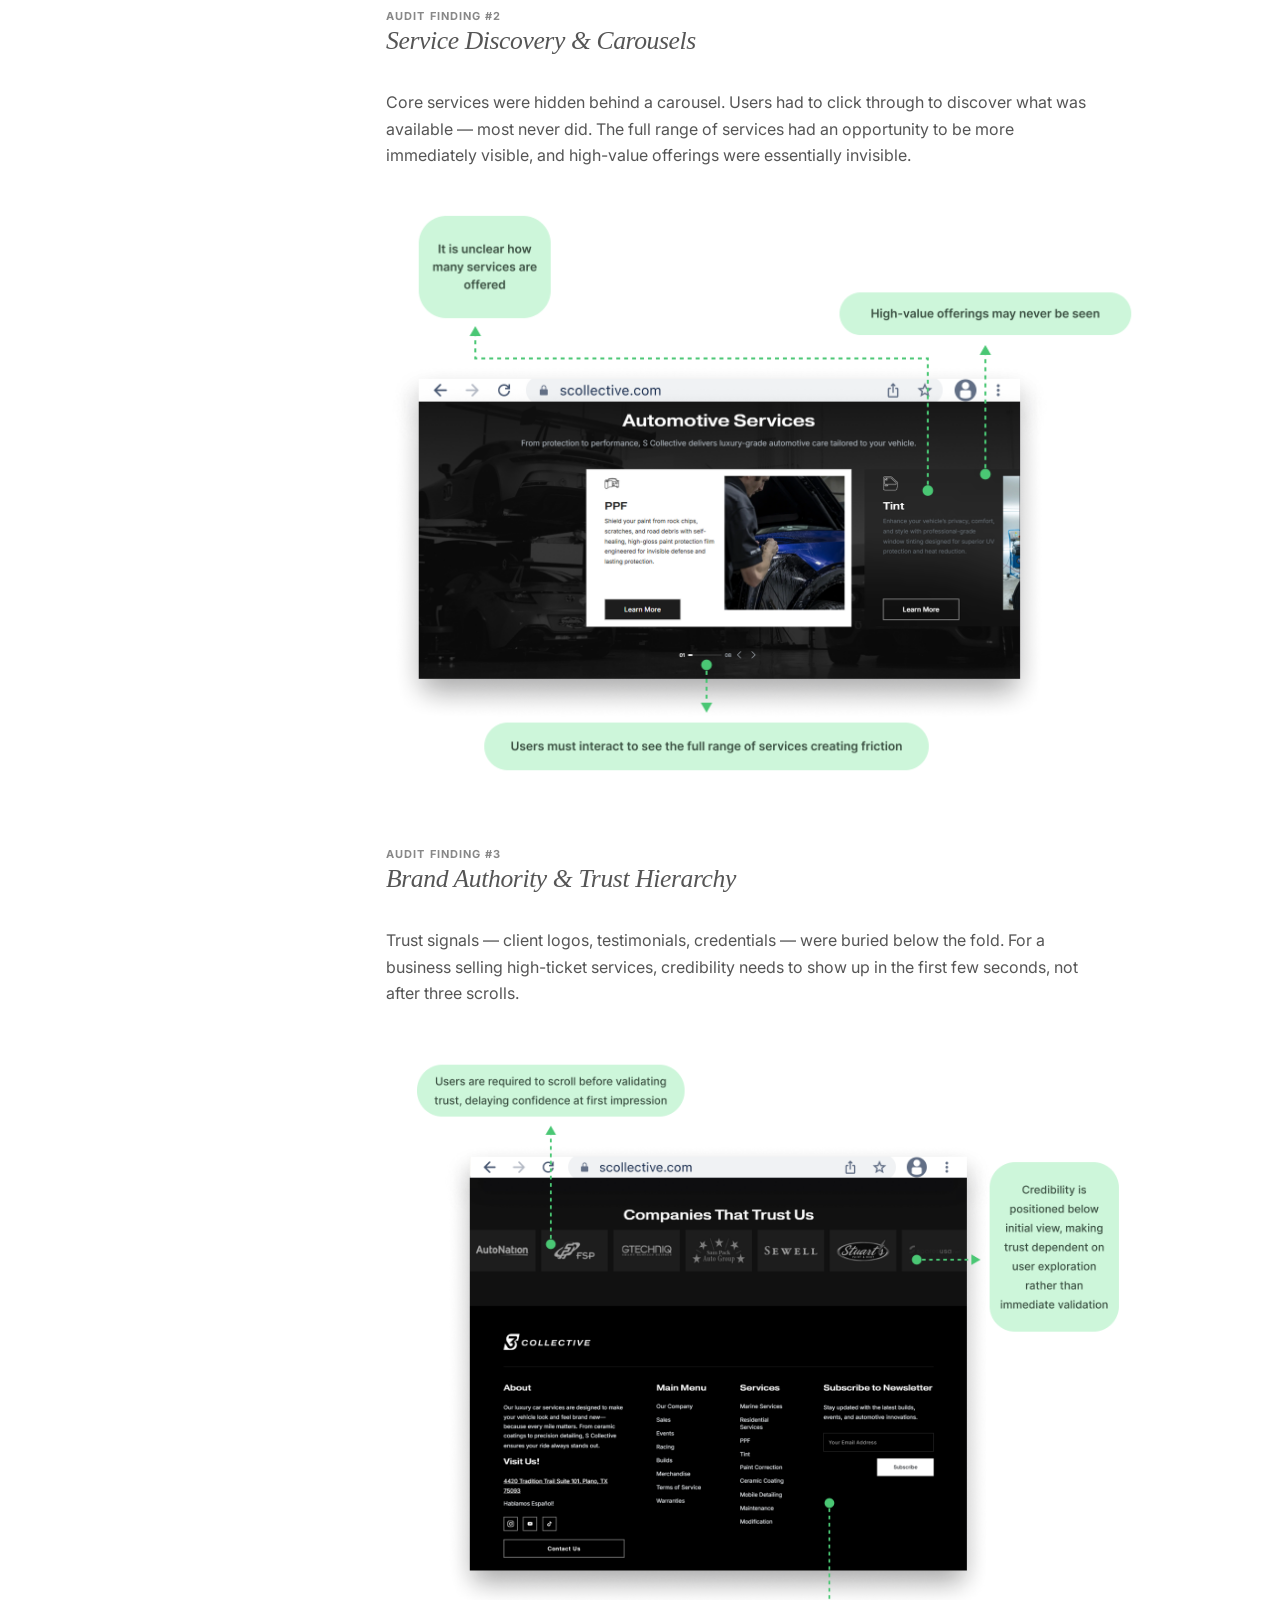
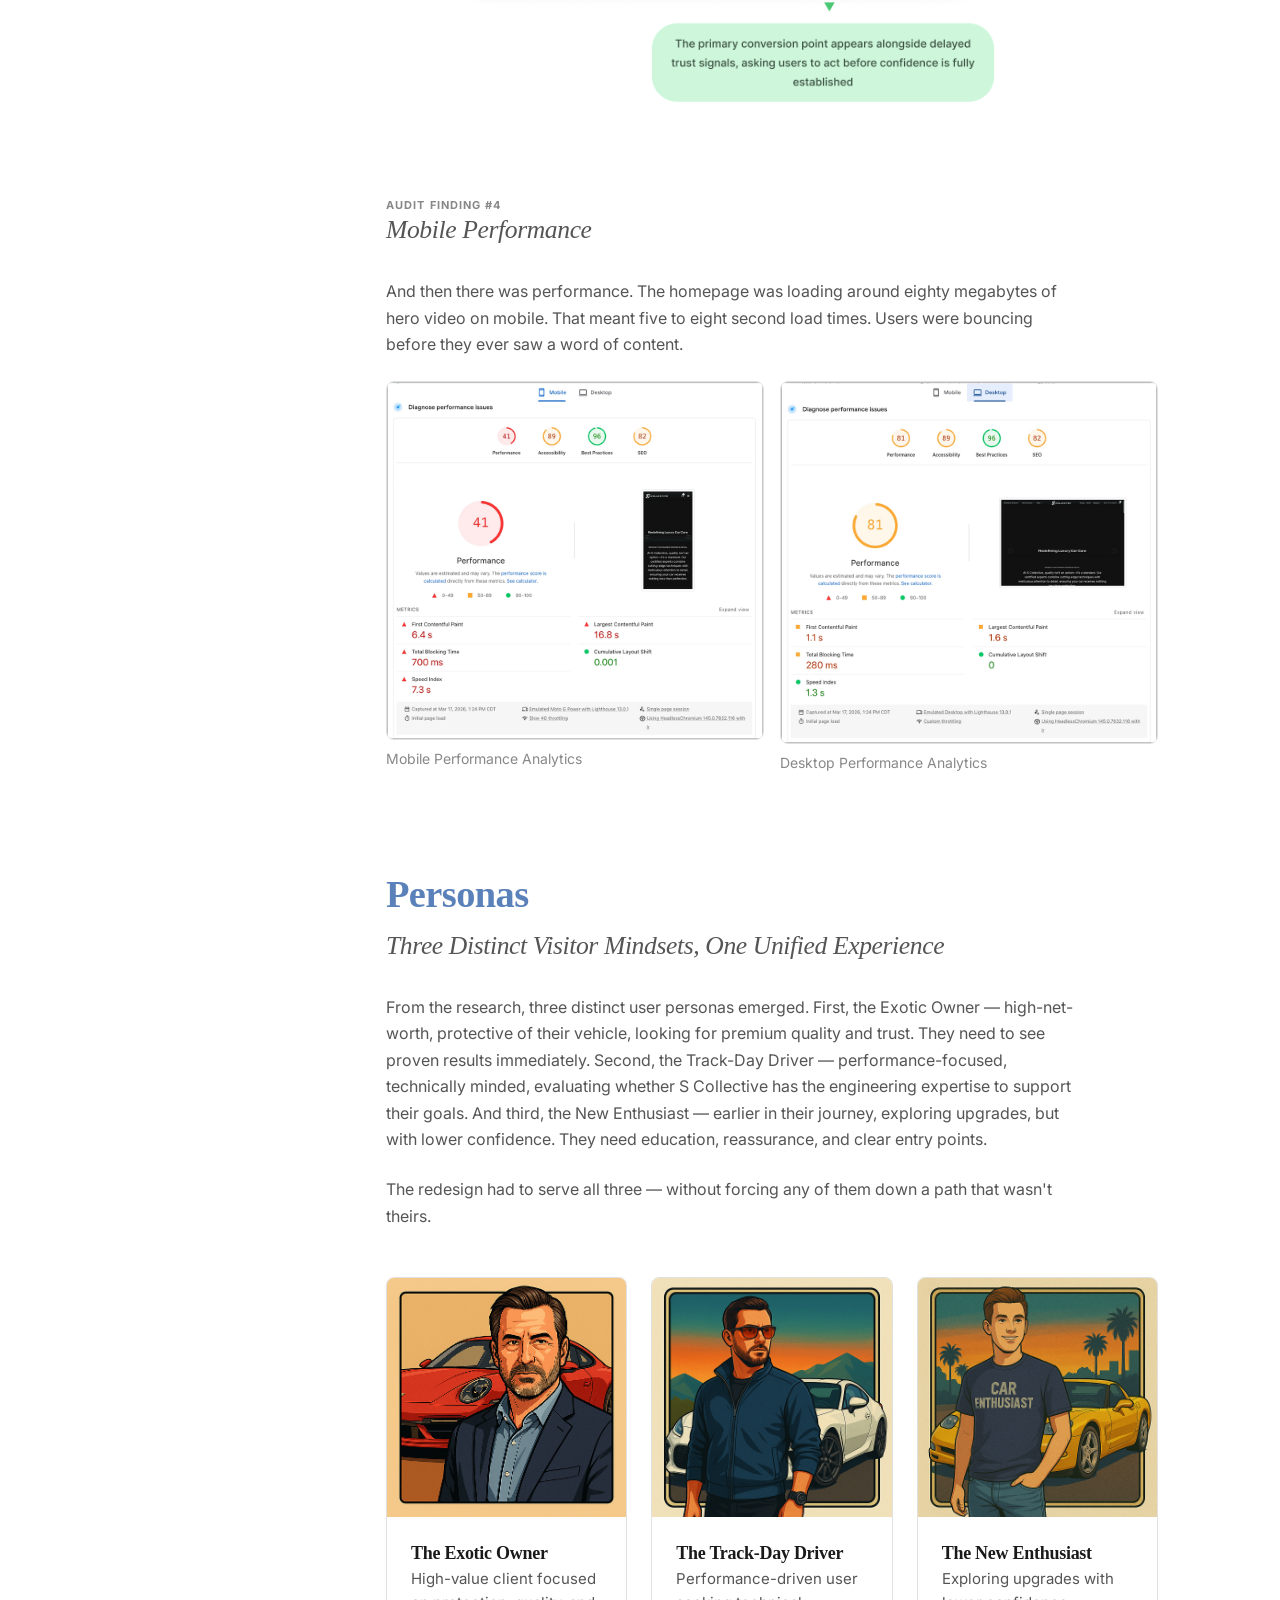
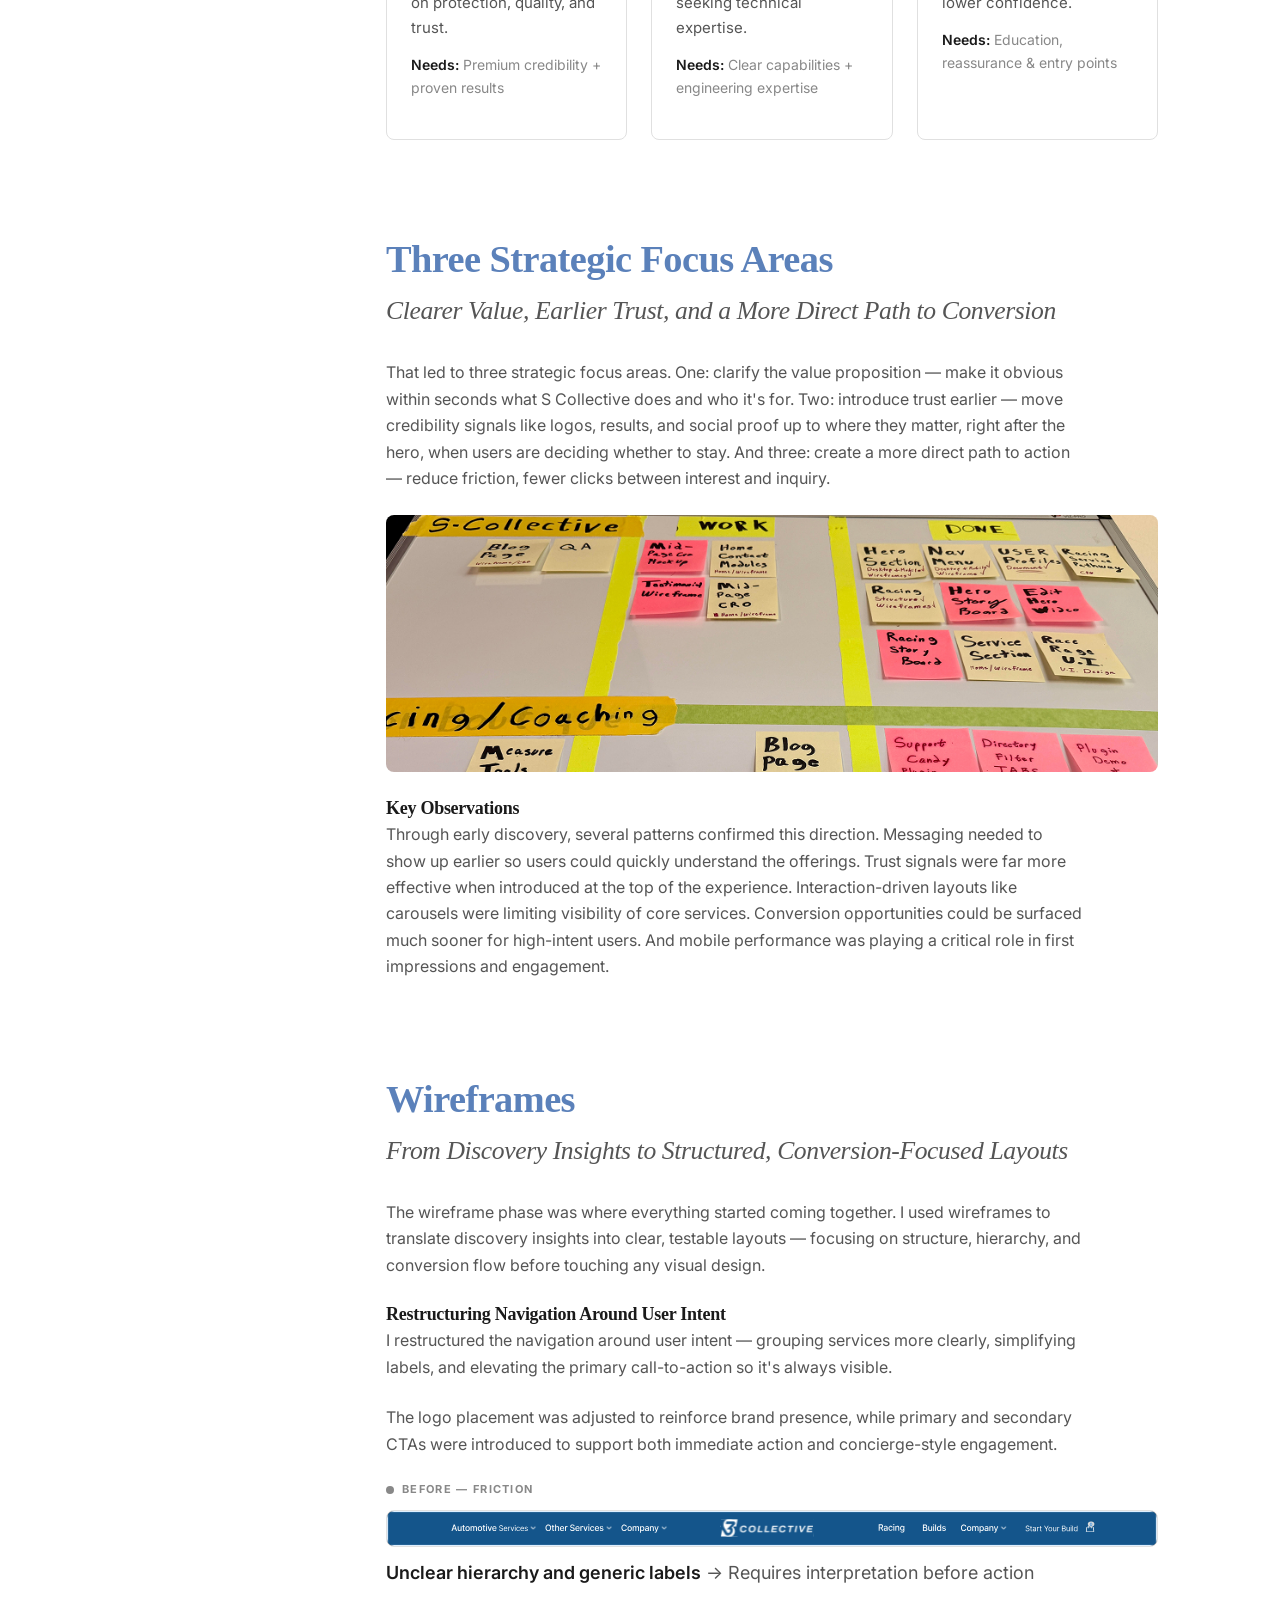
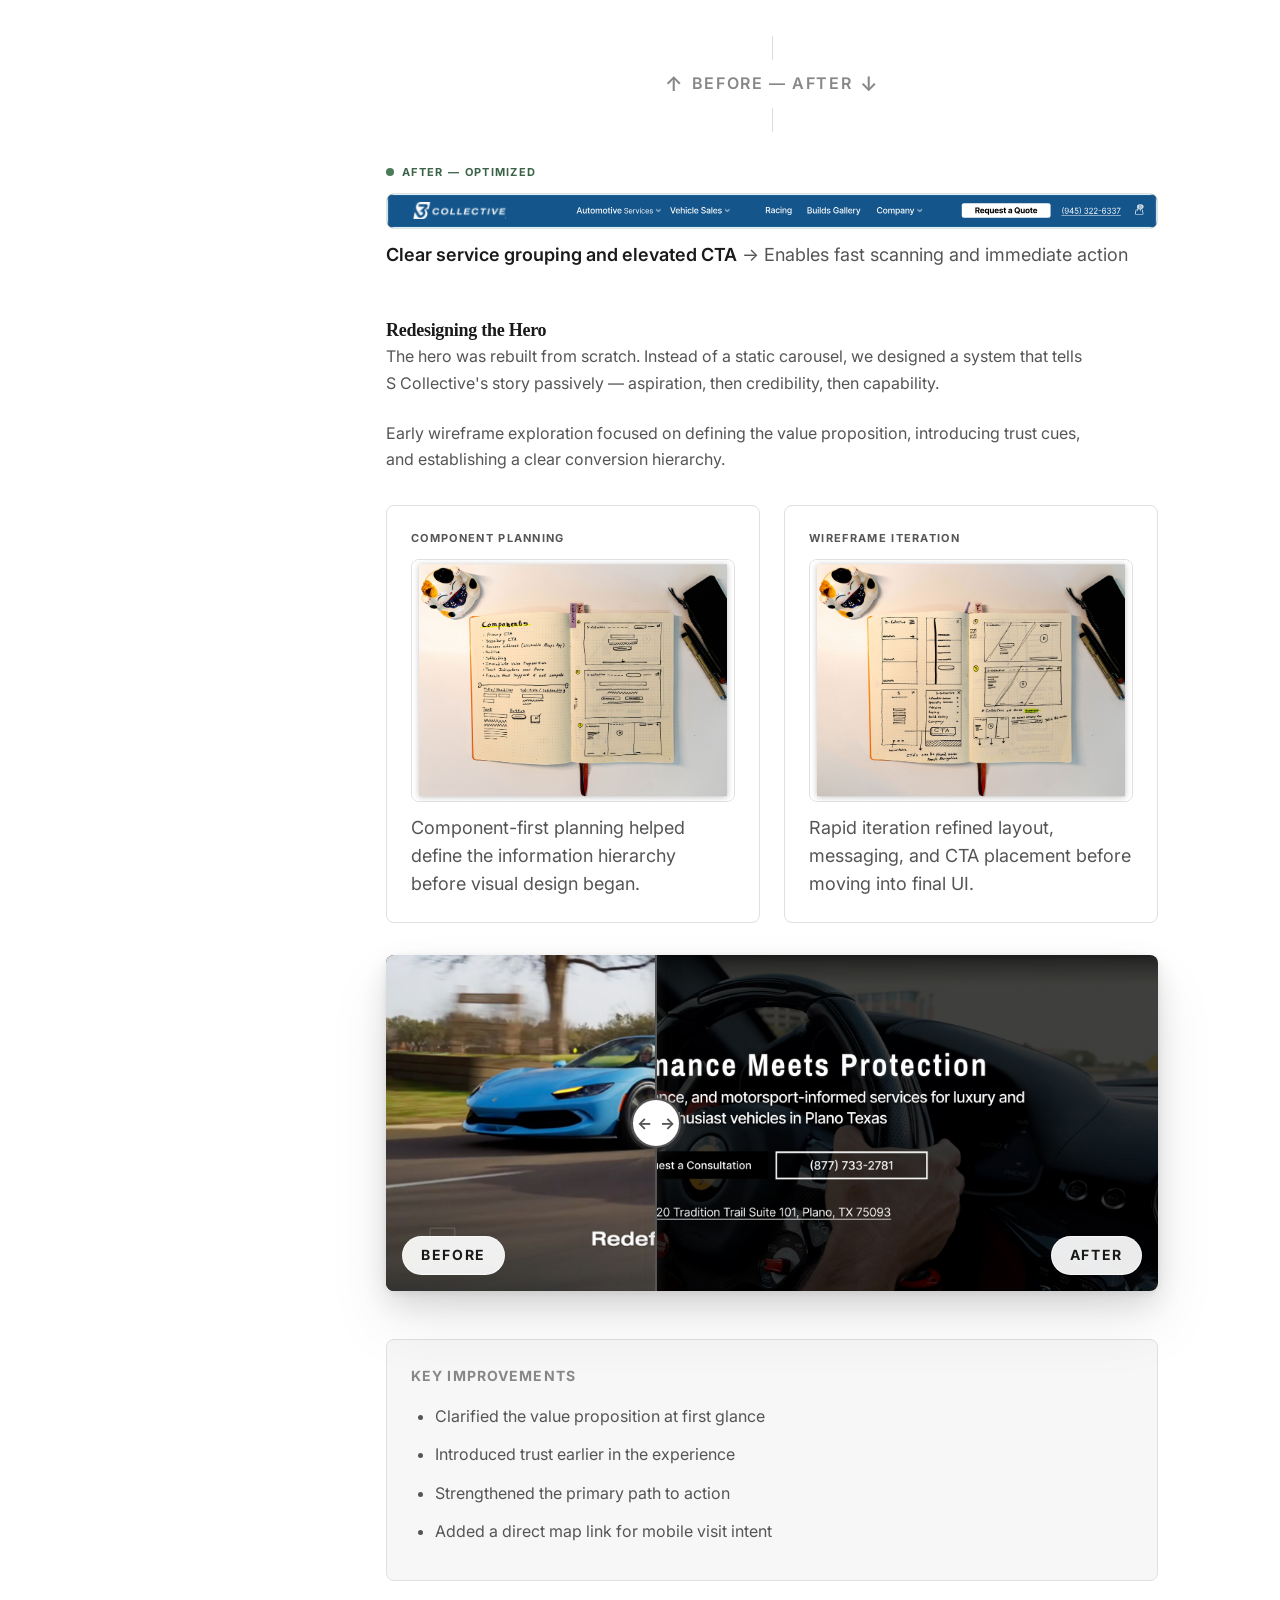
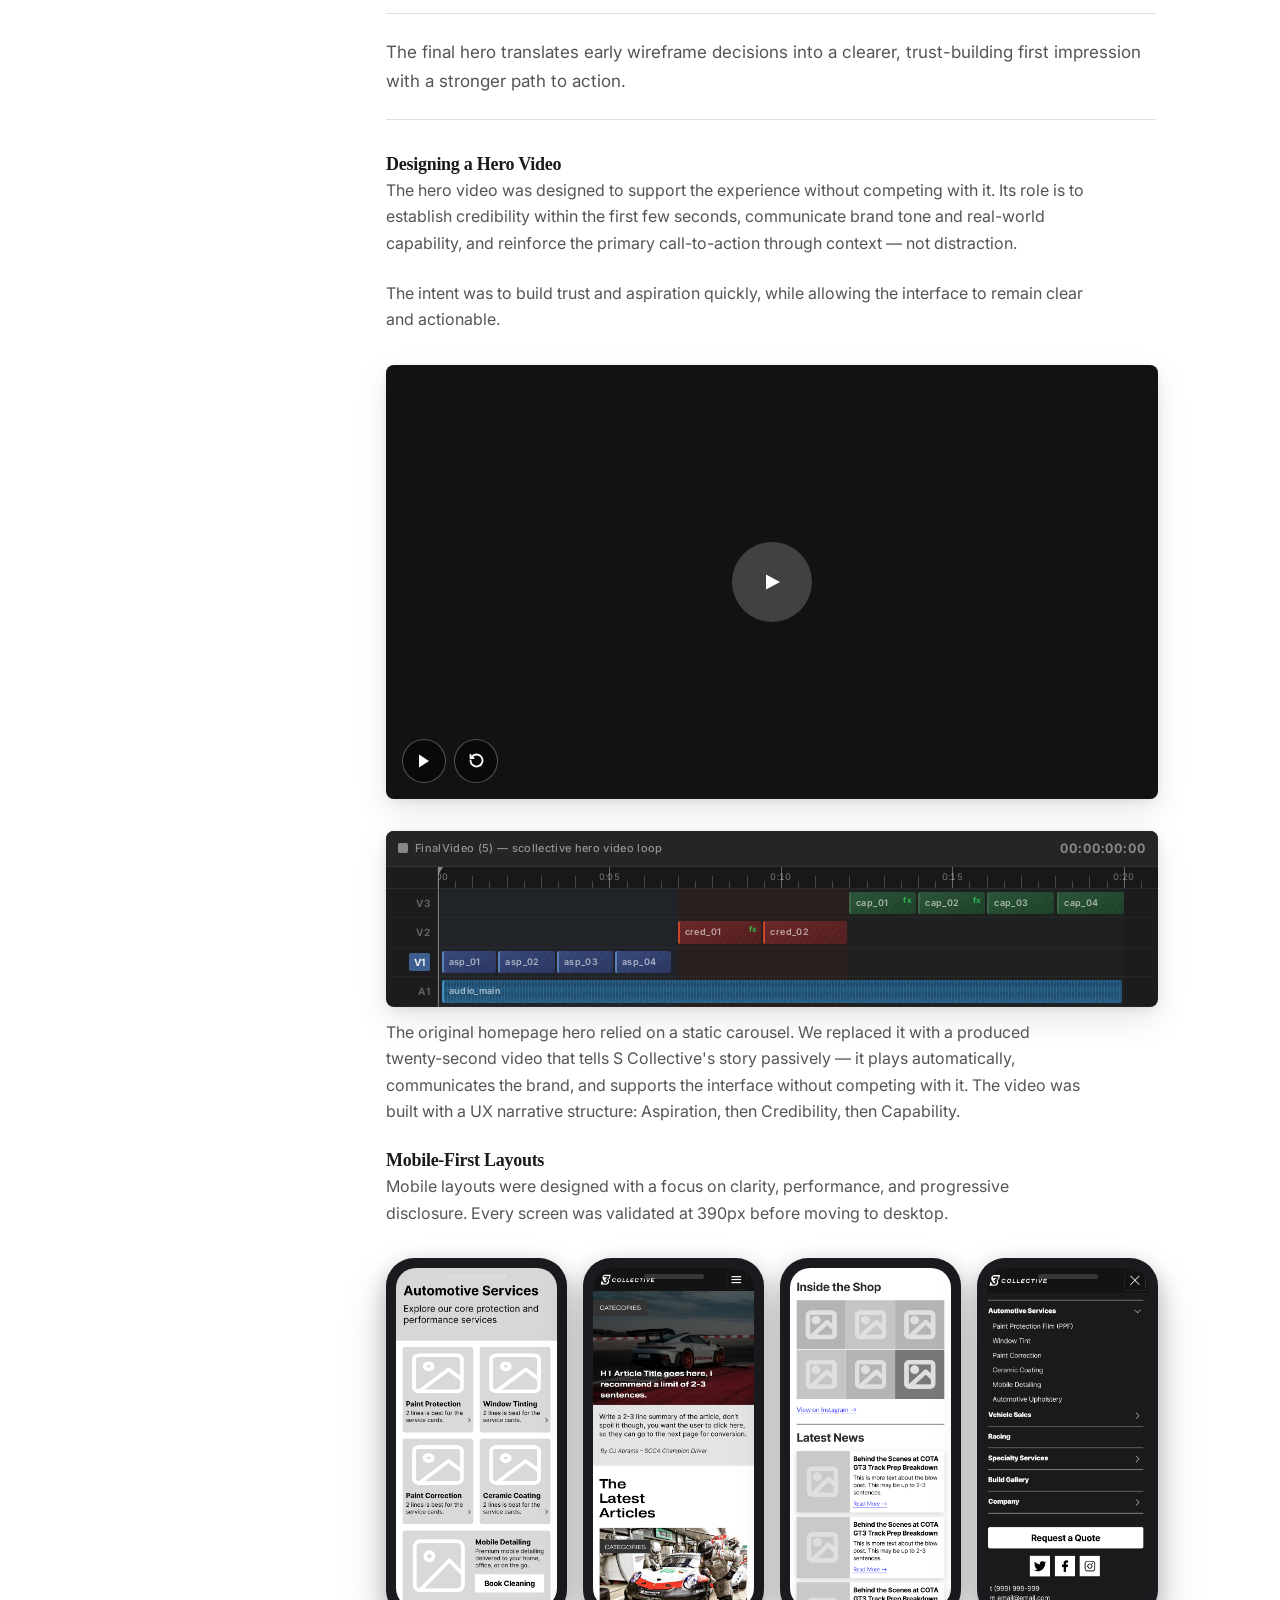
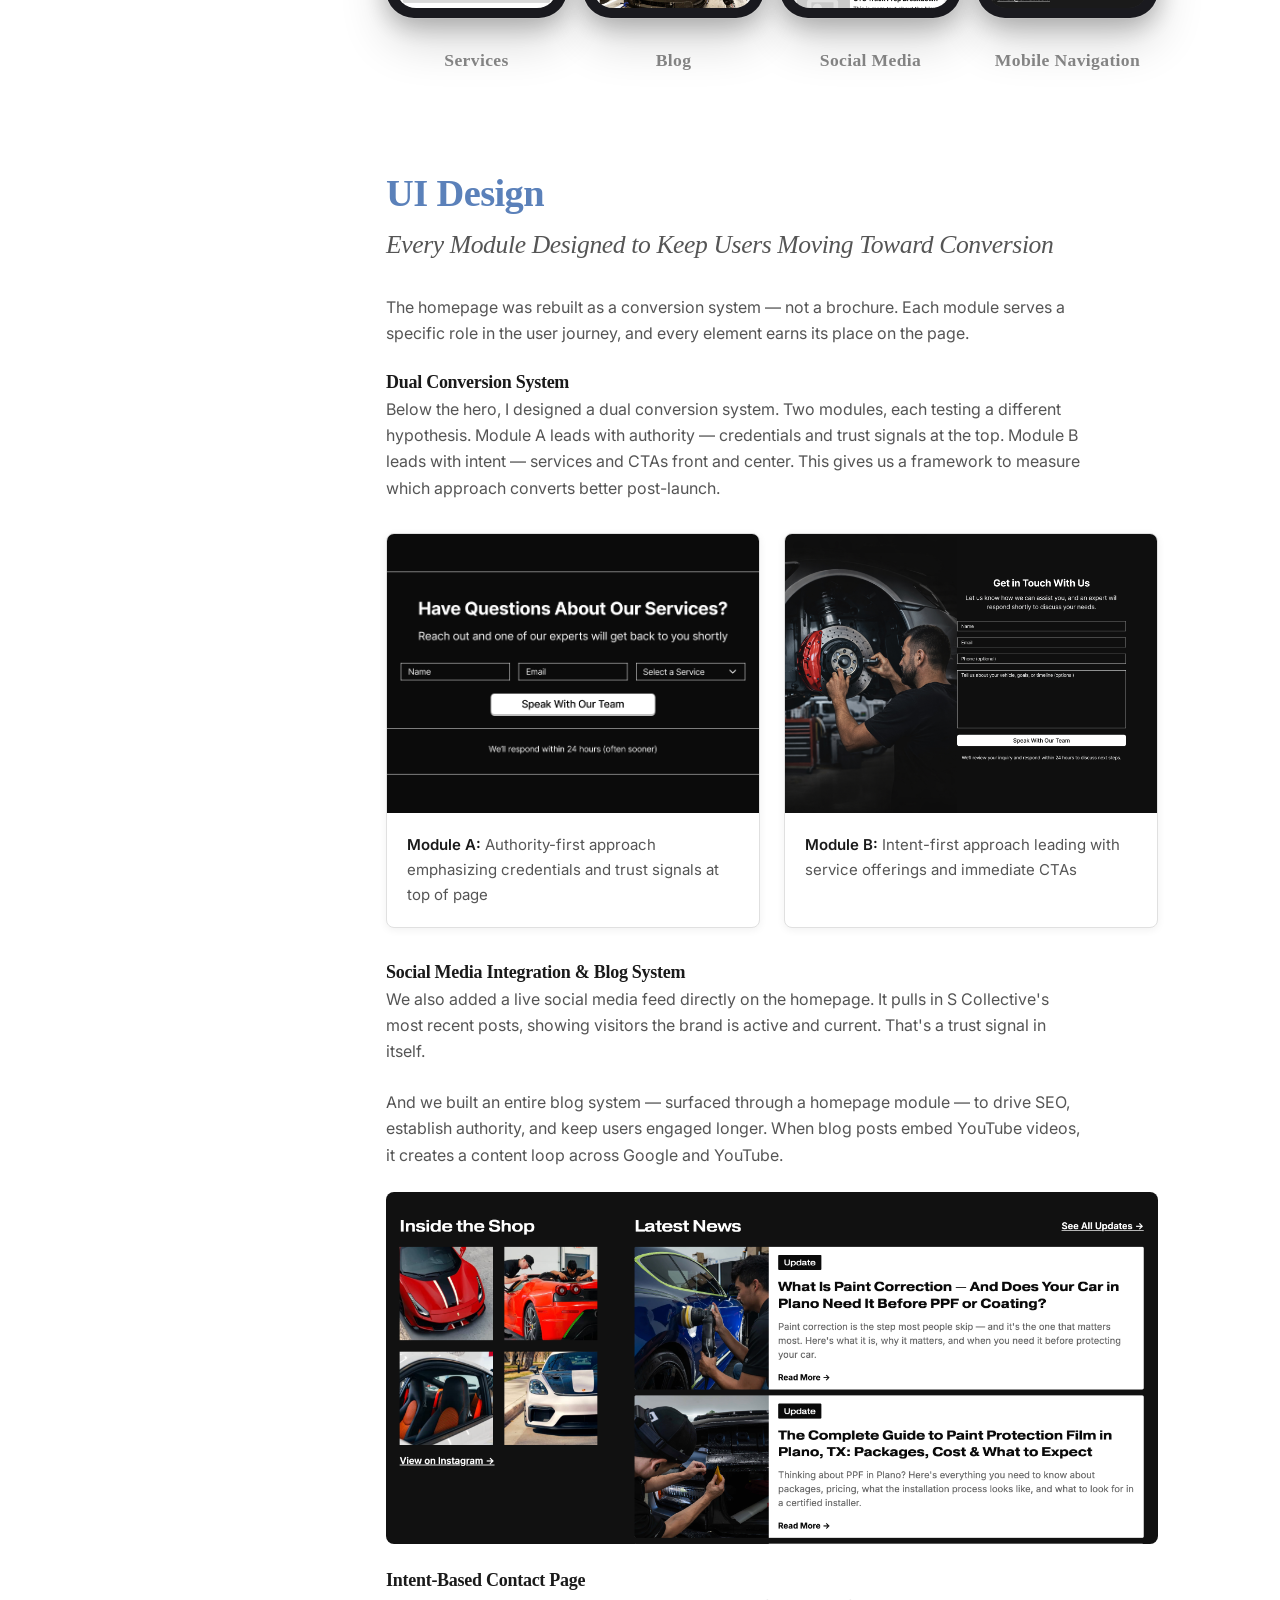
==== commit 7559a27d: "Merge remote main, resolve conflicts with local versions" ====
--- a/case-studies/s-collective/index.html
+++ b/case-studies/s-collective/index.html
@@ -1059,16 +1059,12 @@
       border-radius: 16px;
       padding: 40px 48px 48px;
       margin: 32px 0;
-      display: flex;
-      justify-content: center;
     }
     .live-site-device {
       background: #1c1c1e;
       border-radius: 12px;
       margin: 0;
       box-shadow: var(--shadow-lg);
-      width: 100%;
-      max-width: 960px;
     }
     .live-site-bar {
       display: flex;
@@ -1402,7 +1398,7 @@
 
     /* --- Paragraph highlight (read-along) --- */
     [data-narrate].is-narrating {
-      color: var(--periwinkle);
+      font-weight: 600;
     }
 
     /* Mobile: full-width sticky bottom */
@@ -1648,9 +1644,11 @@
         gap: 24px !important;
       }
 
-      /* Reduce periwinkle wrap padding on tablet/mobile */
+      /* Remove periwinkle wrap on tablet/mobile */
       .live-site-wrap {
-        padding: 24px;
+        background: none;
+        padding: 0;
+        border-radius: 0;
         margin: 24px 0;
       }
 
@@ -1743,71 +1741,6 @@
       .image-pair {
         grid-template-columns: 1fr !important;
       }
-    }
-
-    /* --- Mobile Gate --------------------------------------------------- */
-    .mobile-gate {
-      display: none;
-      position: fixed;
-      inset: 0;
-      z-index: 9999;
-      background: var(--periwinkle);
-      flex-direction: column;
-      align-items: center;
-      justify-content: center;
-      text-align: center;
-      padding: 40px 32px;
-    }
-    .mobile-gate__icon {
-      width: 64px;
-      height: 64px;
-      background: rgba(255,255,255,0.15);
-      border-radius: 16px;
-      display: flex;
-      align-items: center;
-      justify-content: center;
-      margin-bottom: 32px;
-    }
-    .mobile-gate__icon svg {
-      width: 32px;
-      height: 32px;
-      color: #fff;
-    }
-    .mobile-gate__title {
-      font-family: var(--font-display);
-      font-size: 28px;
-      font-weight: 700;
-      color: #fff;
-      line-height: 1.2;
-      margin-bottom: 16px;
-    }
-    .mobile-gate__body {
-      font-family: var(--font-sans);
-      font-size: 15px;
-      color: rgba(255,255,255,0.85);
-      line-height: 1.6;
-      max-width: 320px;
-      margin-bottom: 36px;
-    }
-    .mobile-gate__btn {
-      font-family: var(--font-sans);
-      font-size: 13px;
-      font-weight: 500;
-      color: rgba(255,255,255,0.6);
-      background: rgba(255,255,255,0.1);
-      border: 1px solid rgba(255,255,255,0.2);
-      border-radius: 8px;
-      padding: 10px 24px;
-      cursor: pointer;
-      transition: all 0.2s;
-    }
-    .mobile-gate__btn:hover {
-      background: rgba(255,255,255,0.2);
-      color: #fff;
-    }
-    @media (max-width: 768px) {
-      .mobile-gate { display: flex; }
-      .site-desktop { display: none; }
     }
   </style>
 </head>
@@ -2533,19 +2466,6 @@
   </div><!-- /.site-desktop -->
 
   <script>
-    /* -- Mobile gate bypass ------------------------------------------- */
-    (() => {
-      const btn = document.getElementById('mobileGateBtn');
-      const gate = document.getElementById('mobileGate');
-      const site = document.querySelector('.site-desktop');
-      if (btn && gate && site) {
-        btn.addEventListener('click', () => {
-          gate.style.display = 'none';
-          site.style.display = '';
-        });
-      }
-    })();
-
     /* -- Live site iframe desktop scaling ----------------------------- */
     (() => {
       const screen = document.querySelector('.live-site-screen');
@@ -2981,33 +2901,6 @@
         { p: 45, start: 698.6 },
       ];
 
-      // Visual pause points — after these paragraphs, pause so user can view the visual
-      // selector: the visual element to scroll into view during pause
-      // duration: seconds to pause (0 = pause until user hits play)
-      const PAUSE_AFTER = [
-        { p: 9,  selector: '.audit-cta-split',       duration: 5 },
-        { p: 13, selector: 'img[src*="findings-1"]',  duration: 5 },
-        { p: 14, selector: 'img[src*="findings-2"]',  duration: 5 },
-        { p: 15, selector: 'img[src*="Social Proof"]',duration: 5 },
-        { p: 16, selector: '.image-pair',             duration: 6 },
-        { p: 18, selector: '.persona-grid',           duration: 6 },
-        { p: 19, selector: 'img[src*="kanban"]',      duration: 5 },
-        { p: 23, selector: '.wf-block',               duration: 6 },
-        { p: 25, selector: '.wf-slider-wrap',         duration: 6 },
-        { p: 27, selector: '.vp',                     duration: 5 },
-        { p: 29, selector: '.mobile-wf-grid',         duration: 6 },
-        { p: 31, selector: '.ba-module-cards',         duration: 6 },
-        { p: 33, selector: 'img[src*="social-blog"]', duration: 5 },
-        { p: 34, selector: 'img[src*="CRO"]',         duration: 5 },
-        { p: 35, selector: '.cs-jolt__device:last-of-type', duration: 6 },
-        { p: 38, selector: '.yt-embed',               duration: 5 },
-        { p: 42, selector: 'img[src*="Ga4"]',         duration: 5 },
-        { p: 43, selector: 'img[src*="Clairty"]',     duration: 5 },
-      ];
-
-      let pausedForVisual = false;
-      let pausedParas = new Set(); // track which pauses already fired
-
       // DOM refs
       const cta        = document.getElementById('listenCta');
       const player     = document.getElementById('audioPlayer');
@@ -3098,8 +2991,6 @@
         // Paragraph-level highlighting
         const para = getCurrentPara();
         if (para.p !== lastHighlightedPara) {
-          const prevPara = lastHighlightedPara;
-
           // Remove previous highlights
           document.querySelectorAll('[data-narrate].is-narrating').forEach(el => {
             el.classList.remove('is-narrating');
@@ -3117,34 +3008,6 @@
             }
           }
           lastHighlightedPara = para.p;
-
-          // Visual pause: check if the PREVIOUS paragraph had a visual after it
-          if (prevPara !== null && !pausedForVisual) {
-            const pausePoint = PAUSE_AFTER.find(pp => pp.p === prevPara);
-            if (pausePoint && !pausedParas.has(prevPara) && audio && !audio.paused) {
-              pausedForVisual = true;
-              pausedParas.add(prevPara);
-              audio.pause();
-
-              // Scroll the visual into view
-              const visualEl = document.querySelector(pausePoint.selector);
-              if (visualEl && followMode) {
-                visualEl.scrollIntoView({ behavior: 'smooth', block: 'center' });
-              }
-
-              // Show pause label
-              apSection.textContent = sec.label + ' — Viewing';
-
-              // Auto-resume after duration
-              setTimeout(() => {
-                if (pausedForVisual) {
-                  pausedForVisual = false;
-                  apSection.textContent = sec.label;
-                  audio.play().catch(() => {});
-                }
-              }, pausePoint.duration * 1000);
-            }
-          }
         }
       }
 
@@ -3238,7 +3101,6 @@
       // Play / Pause
       apPlay.addEventListener('click', () => {
         if (!audio) return;
-        pausedForVisual = false; // user override
         if (audio.paused) audio.play().catch(() => {});
         else audio.pause();
       });
@@ -3290,13 +3152,11 @@
         let pct = (e.clientX - rect.left) / rect.width;
         pct = Math.max(0, Math.min(1, pct));
         audio.currentTime = pct * audio.duration;
-        // Reset paragraph highlights and visual pauses on seek
+        // Reset paragraph highlights on seek
         document.querySelectorAll('[data-narrate]').forEach(el => {
           el.classList.remove('is-narrating', 'was-narrated');
         });
         lastHighlightedPara = null;
-        pausedParas.clear();
-        pausedForVisual = false;
         updateProgress();
         syncSection();
       }
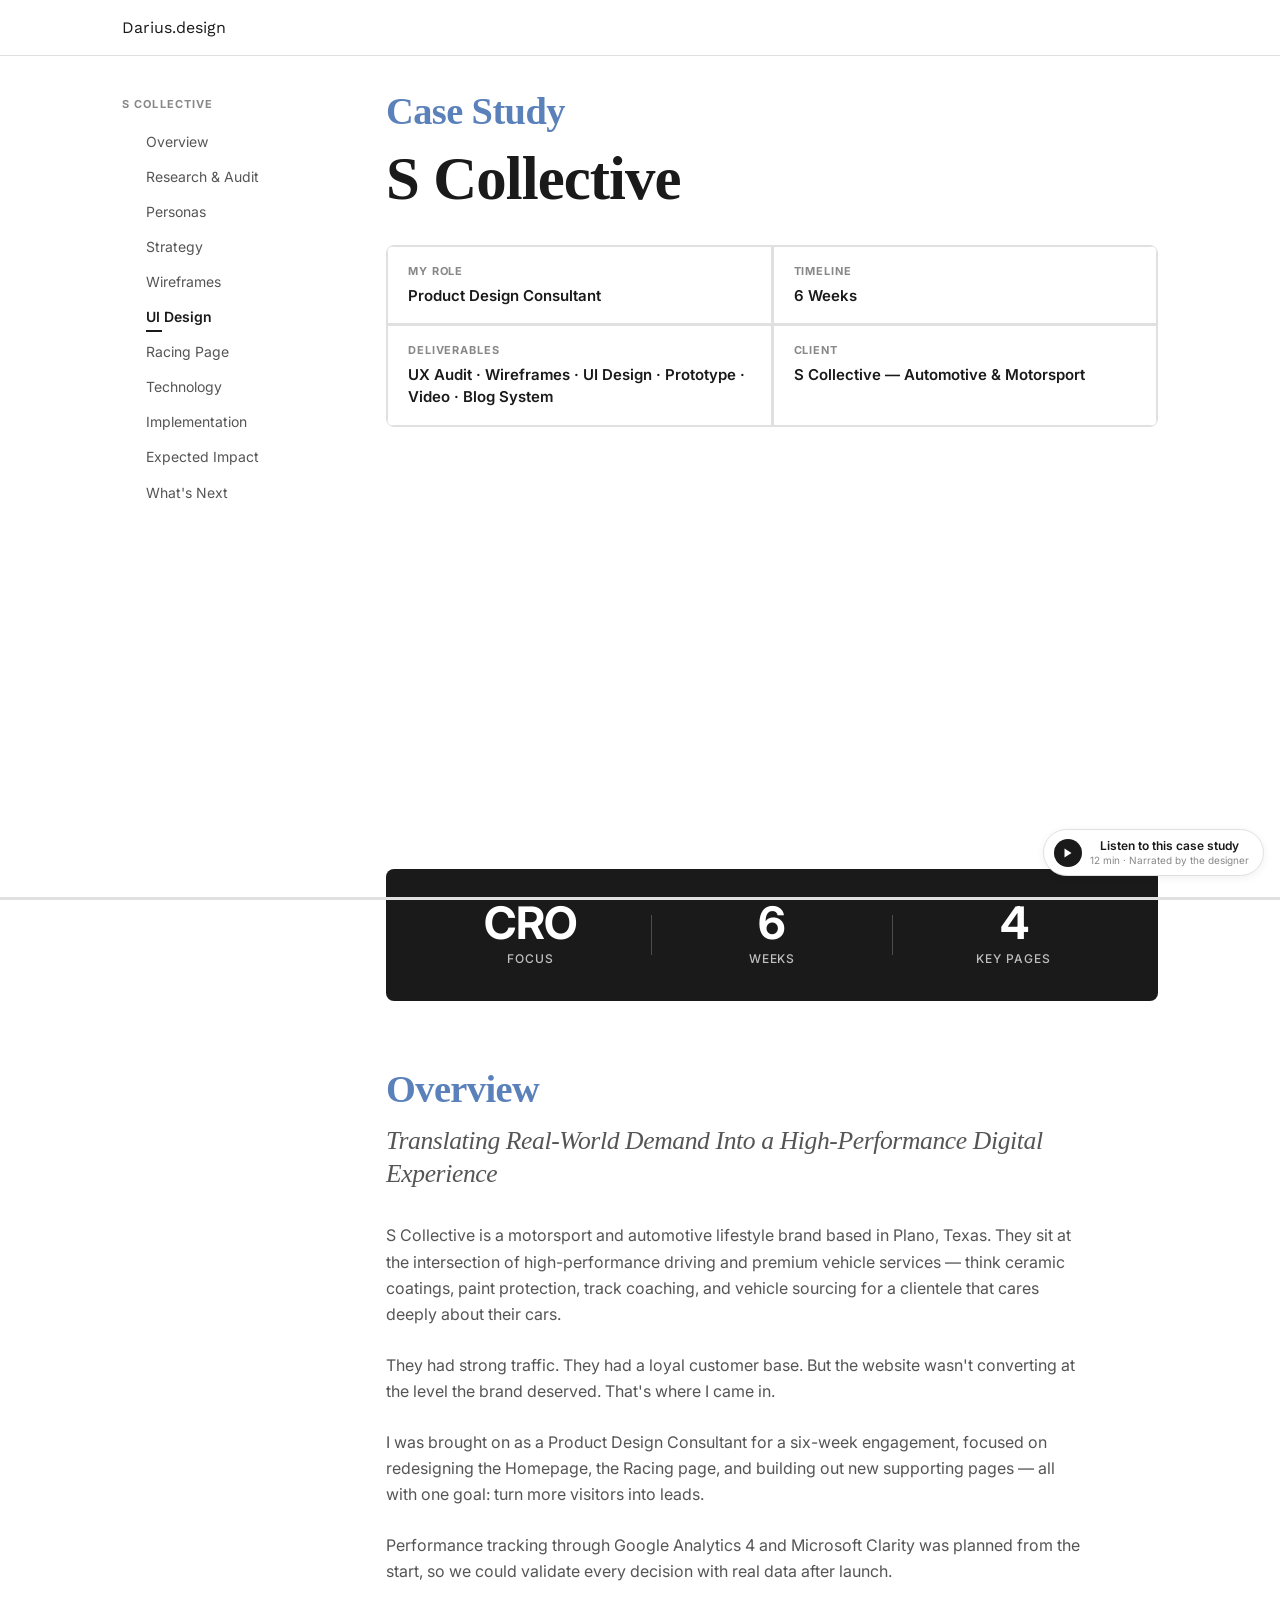
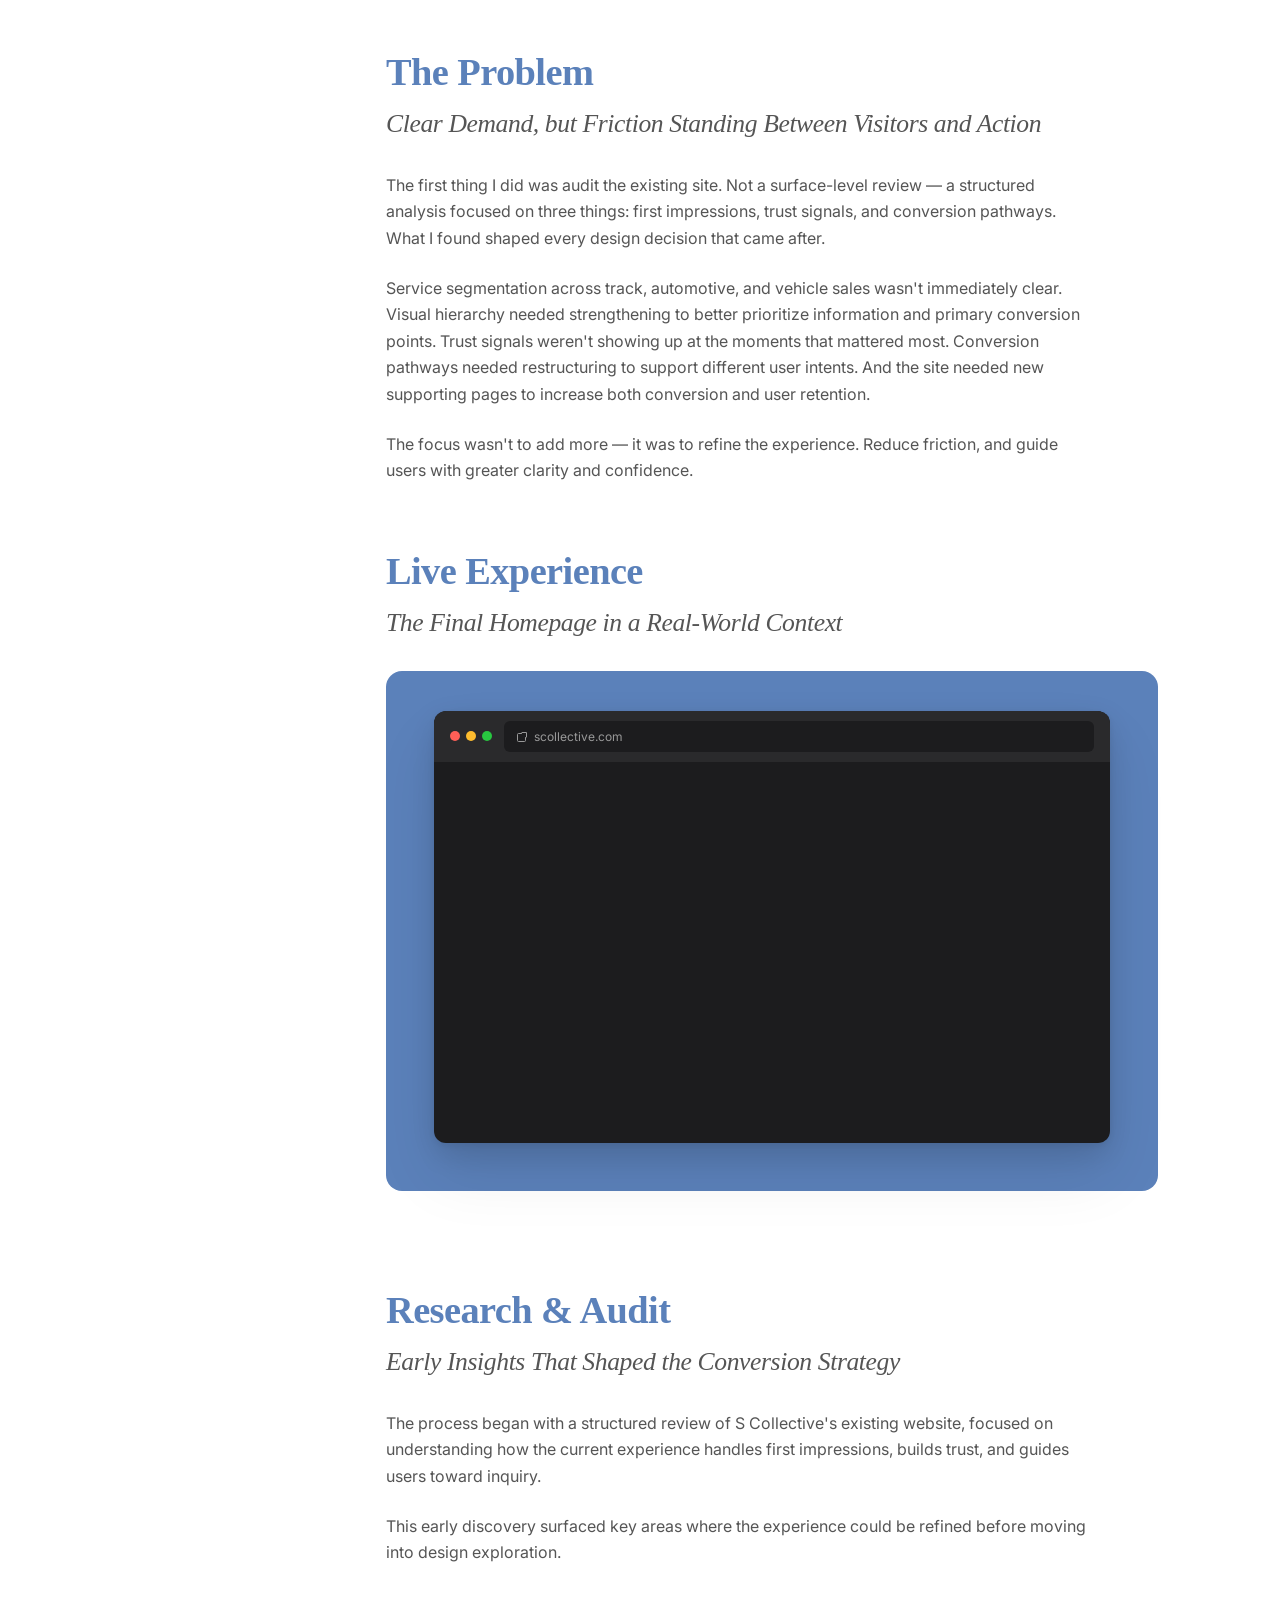
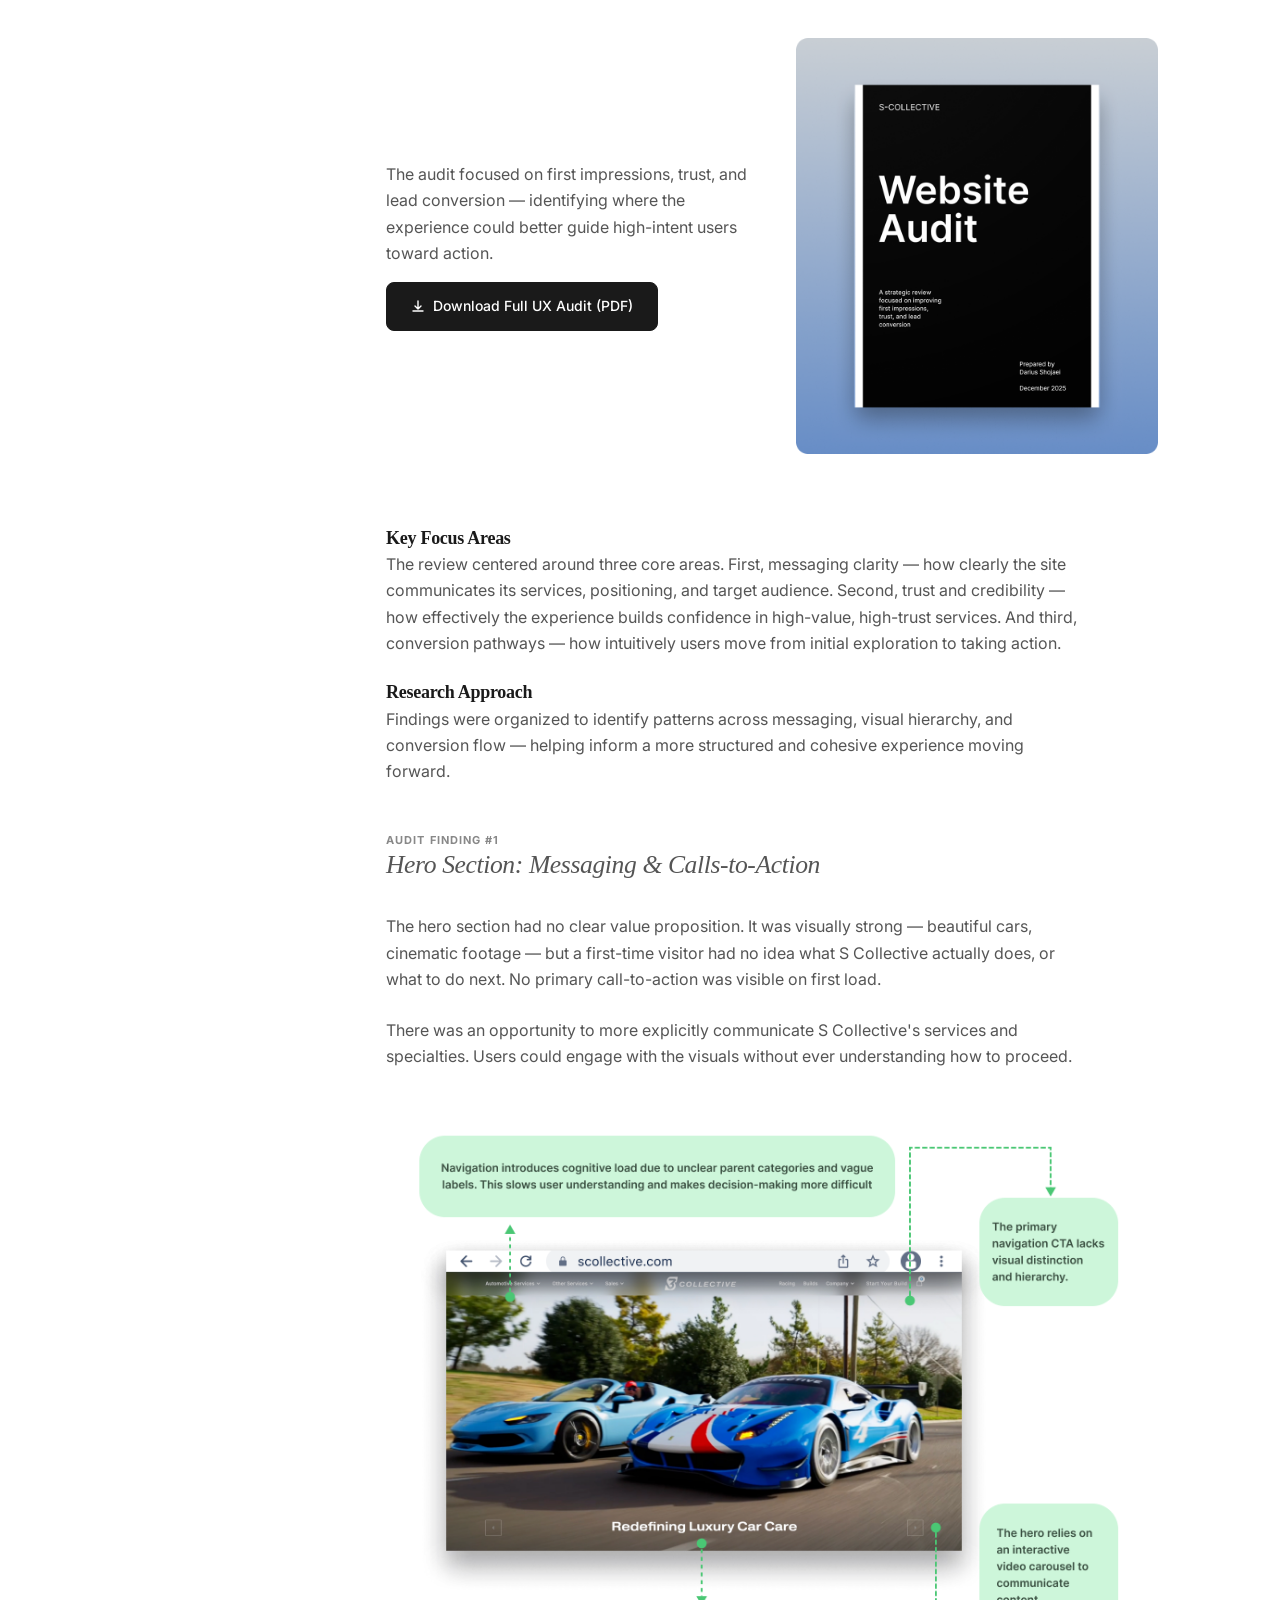
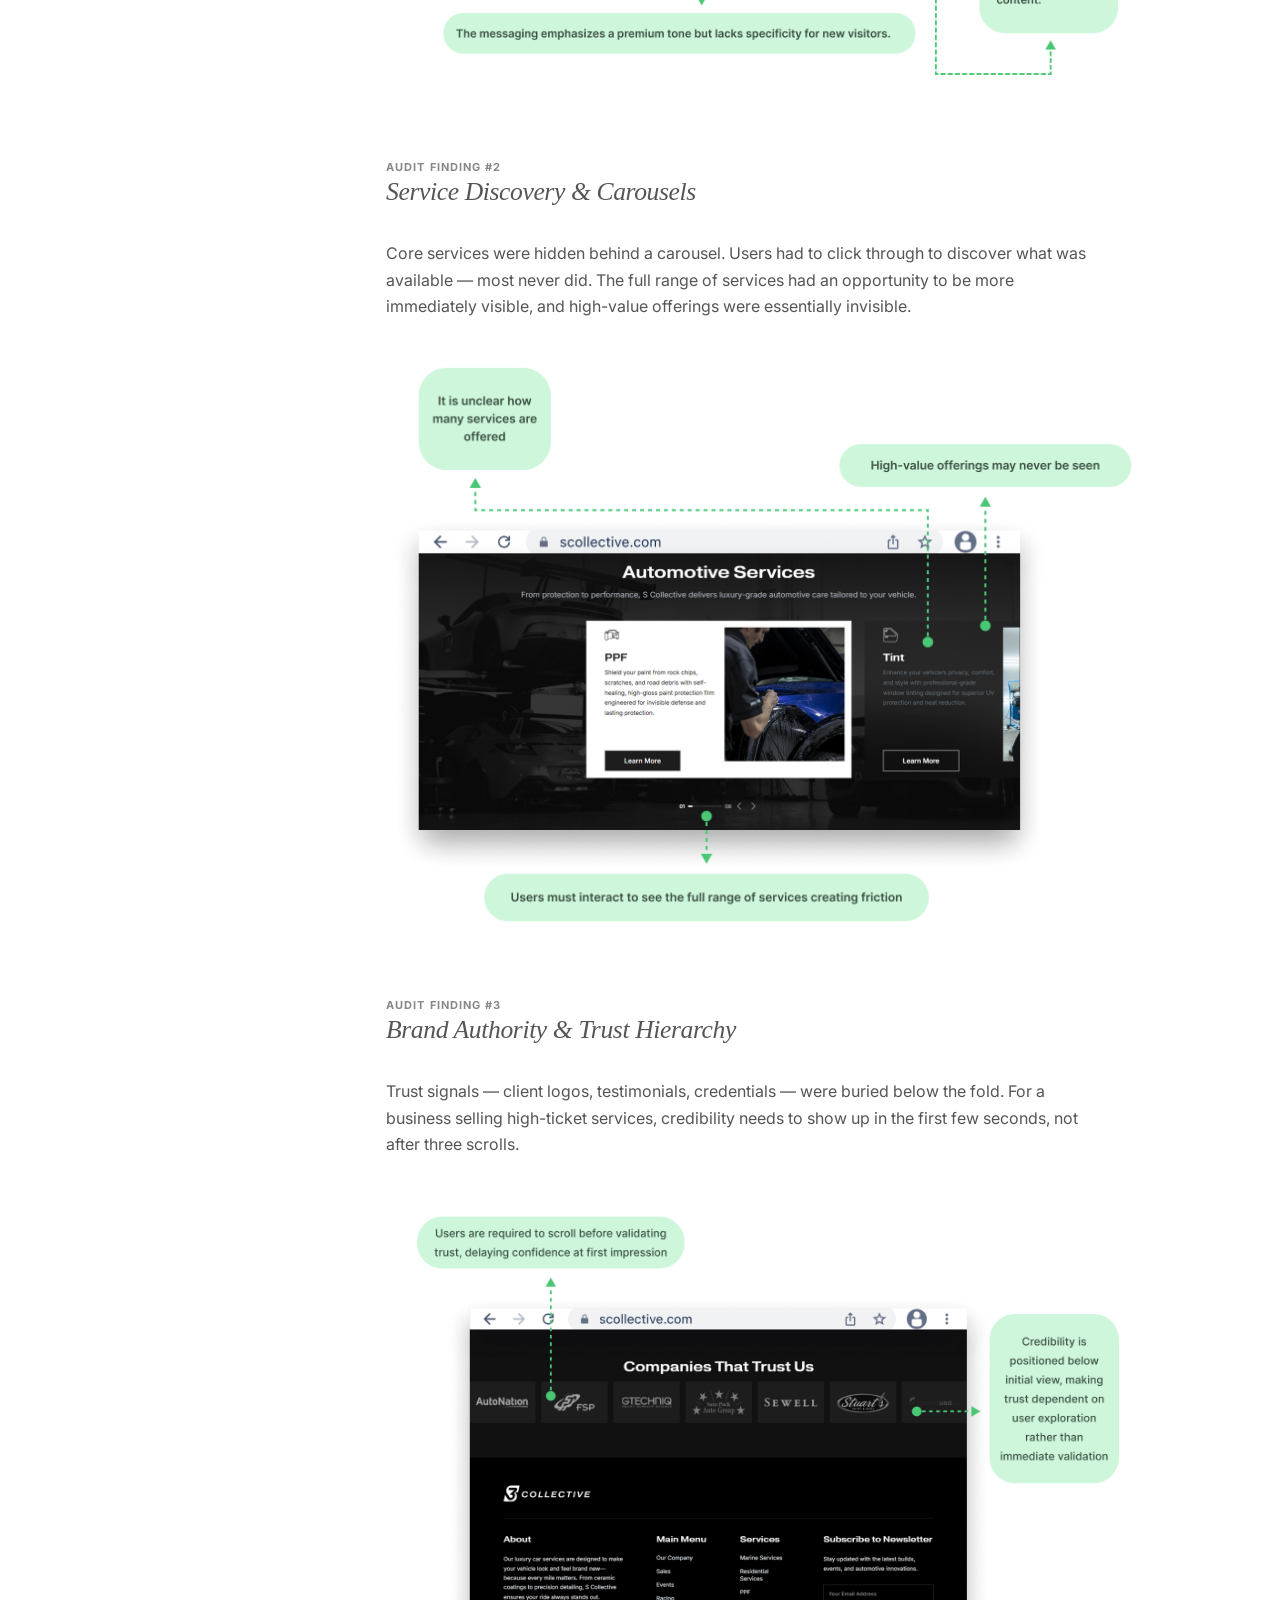
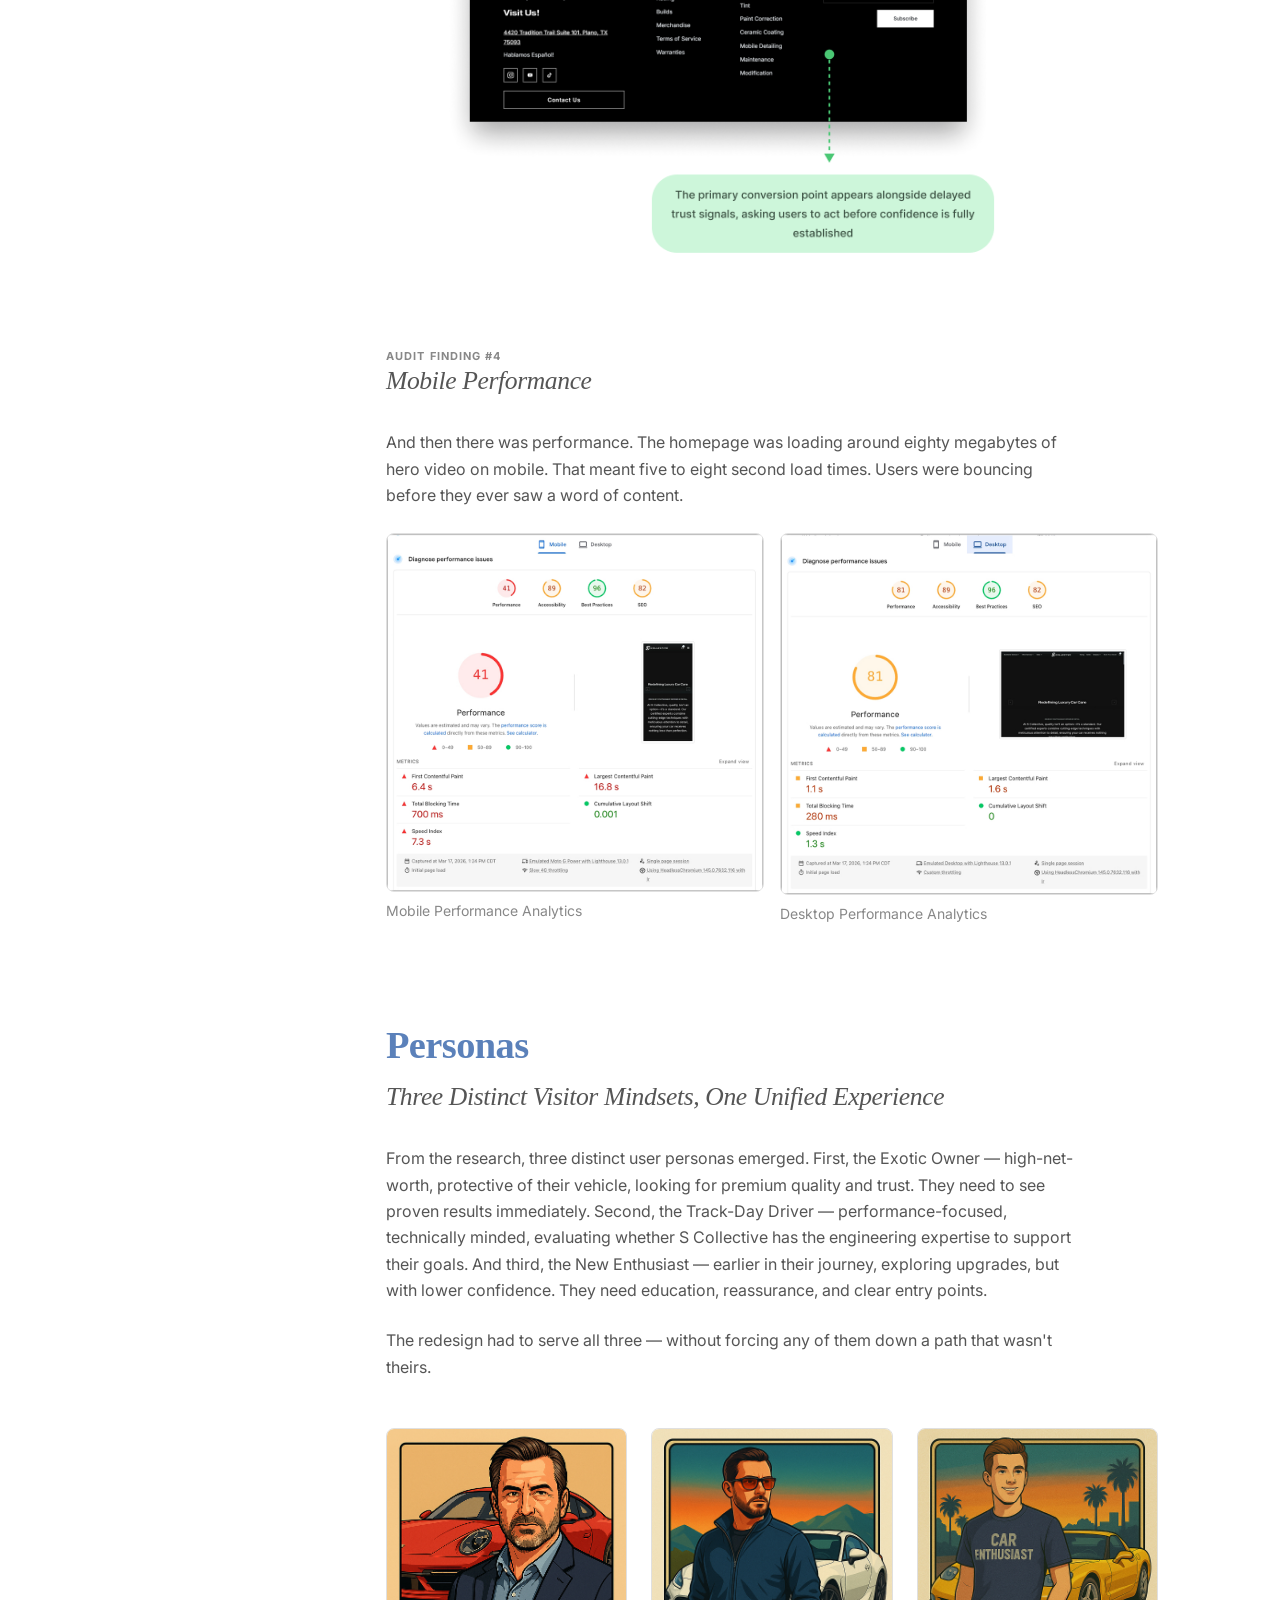
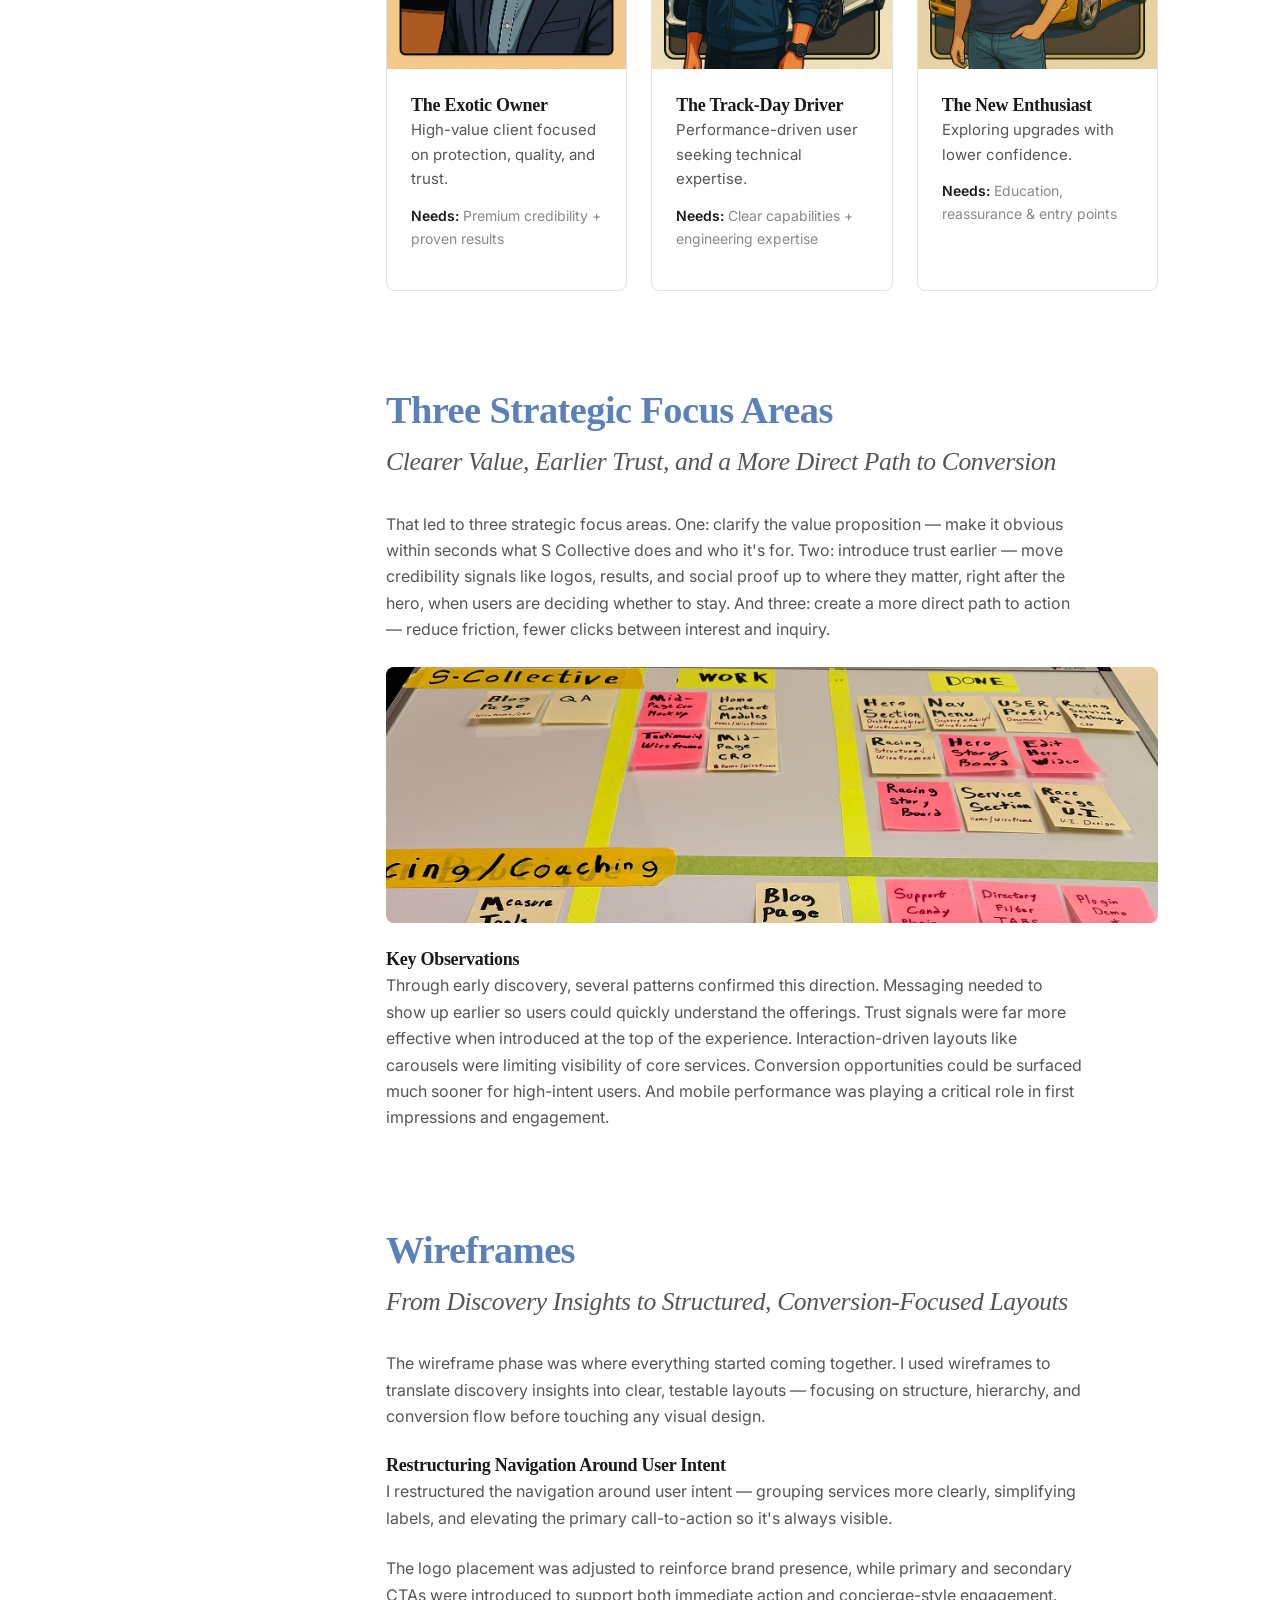
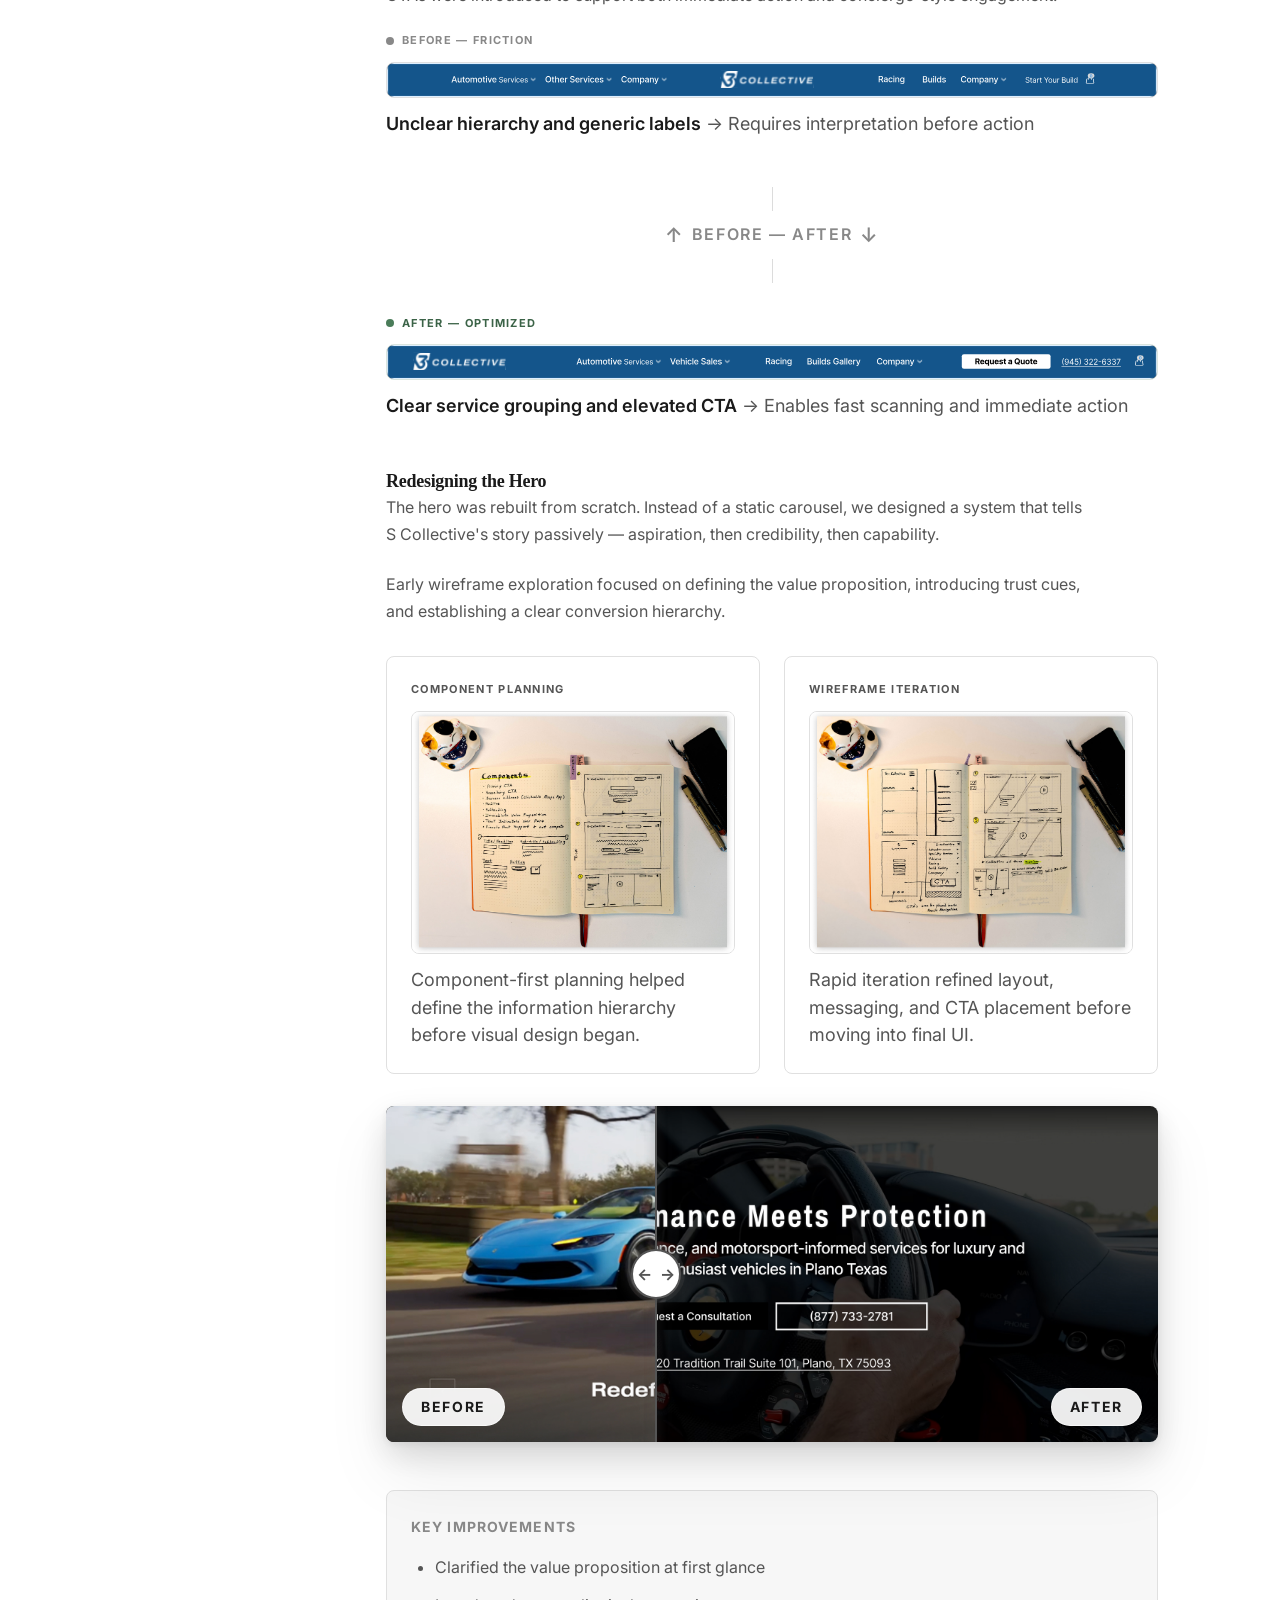
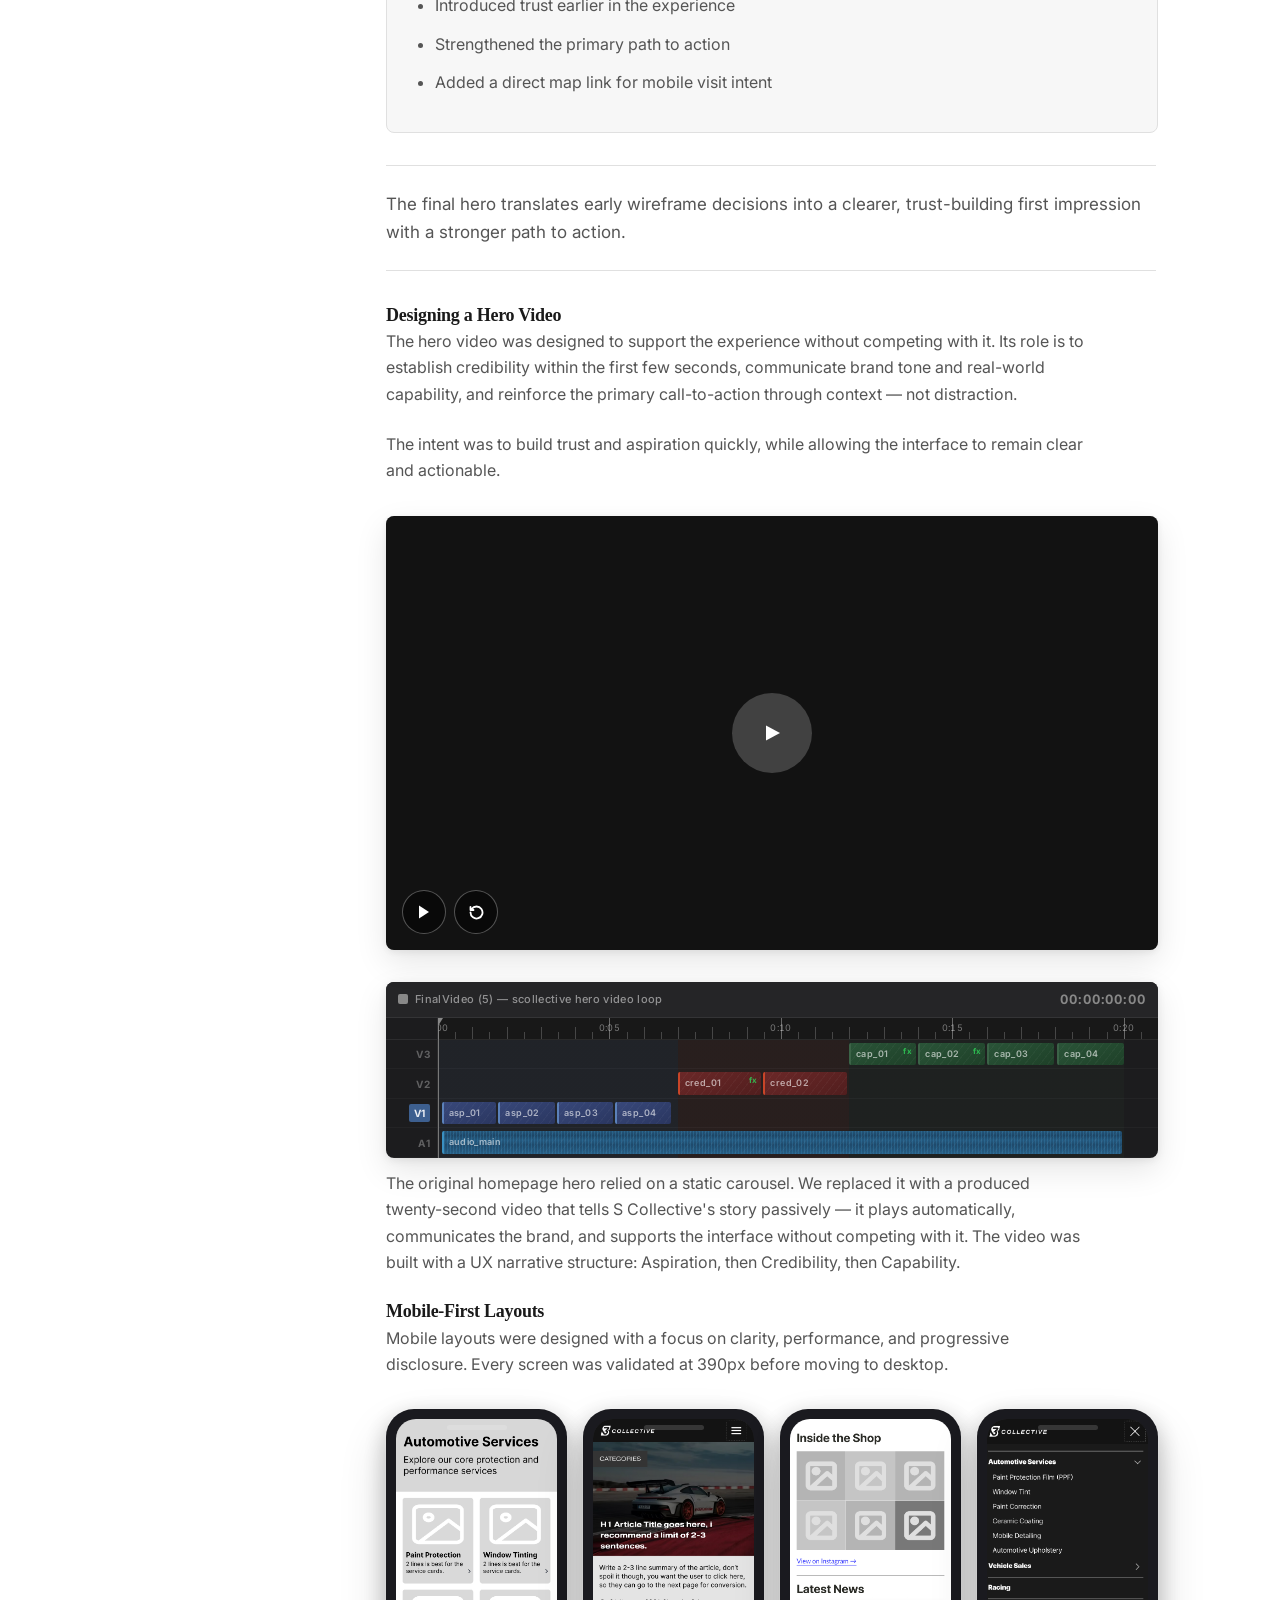
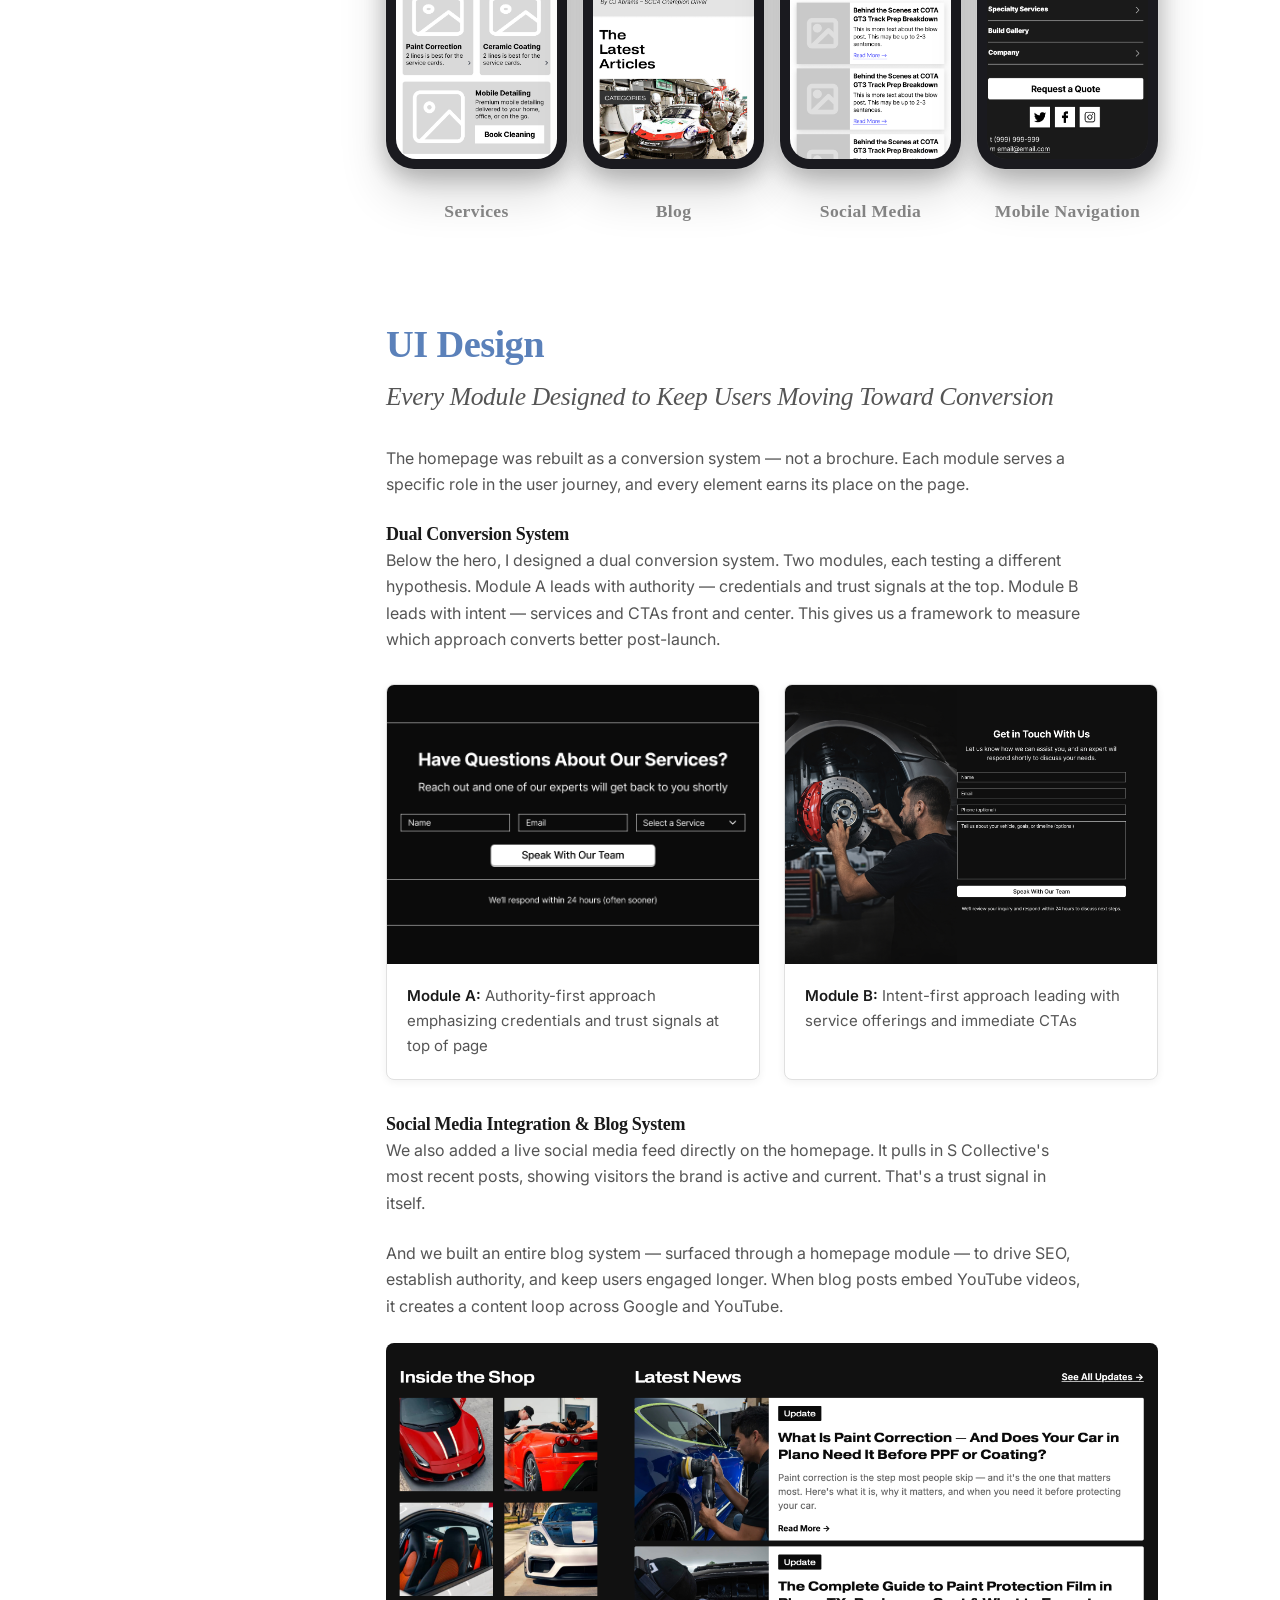
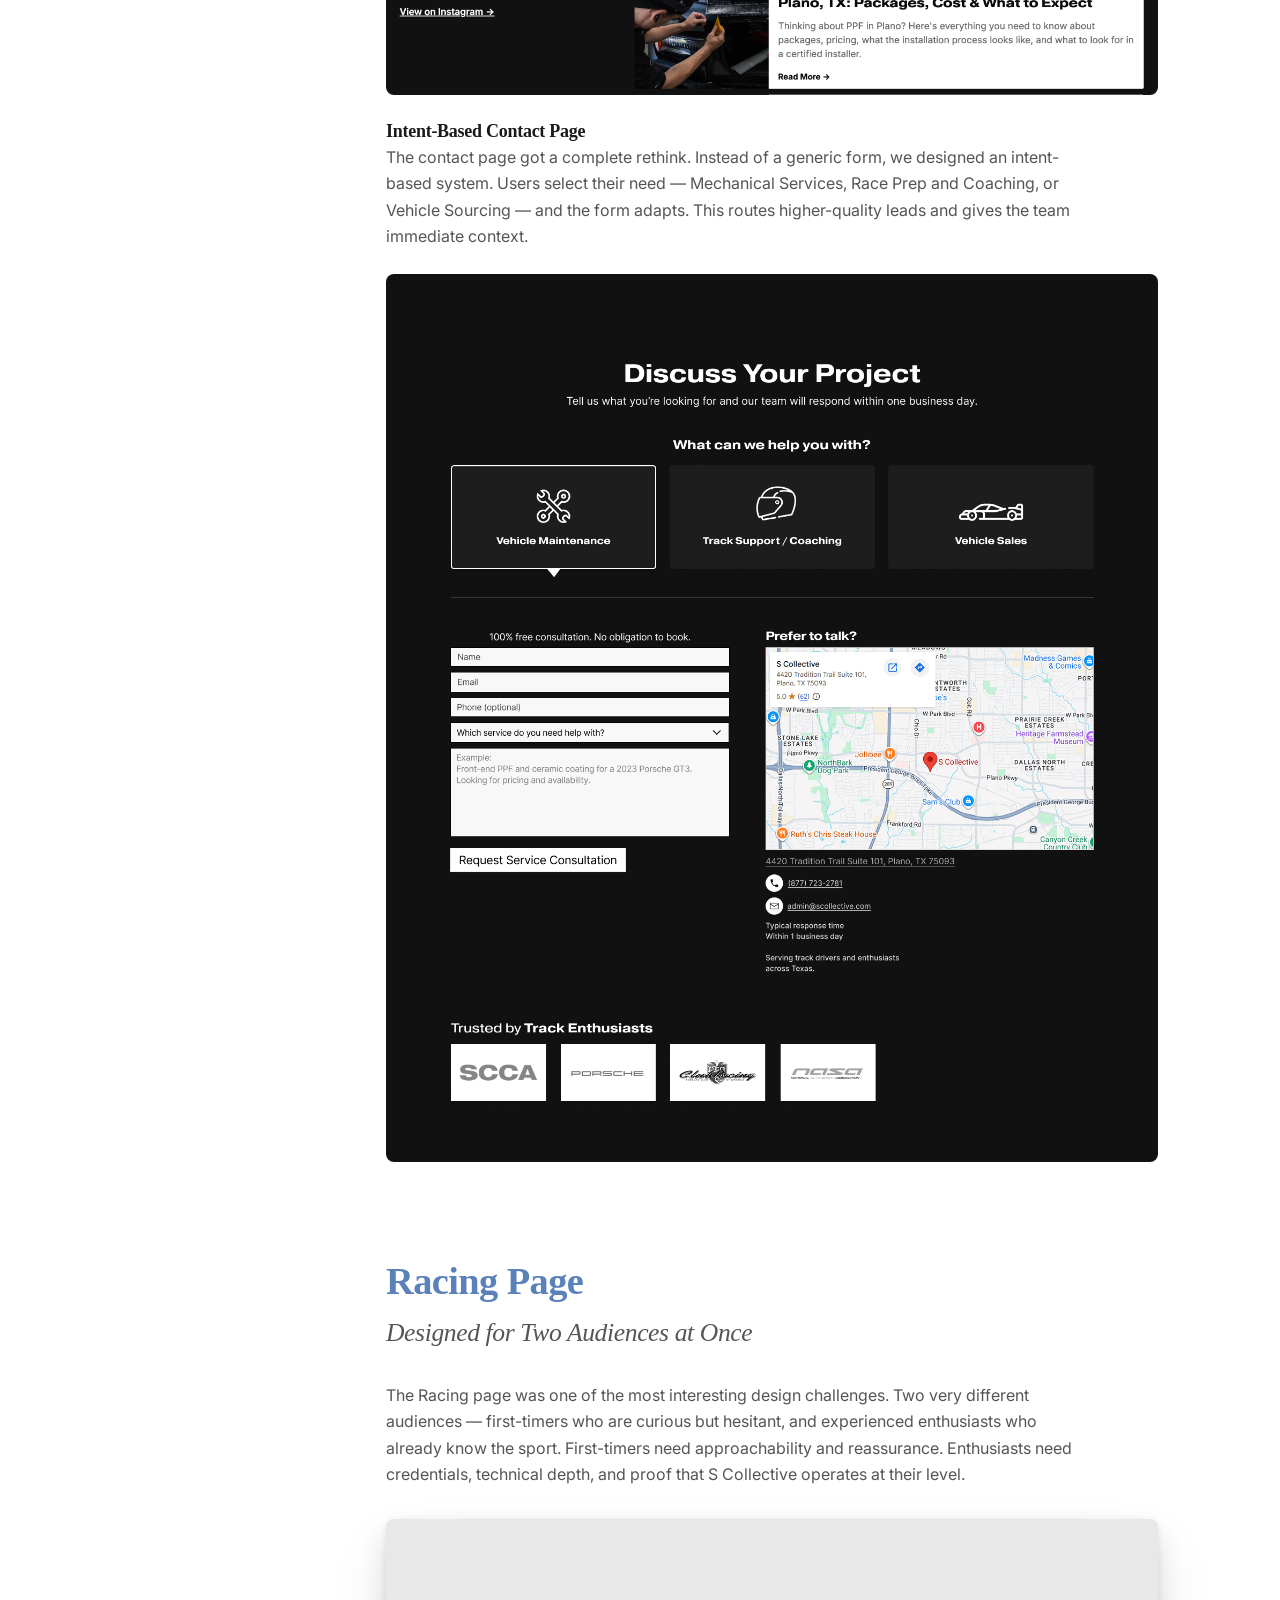
==== commit 19420b03: "S Collective: fix mobile gate - add CSS and dismiss JS" ====
--- a/case-studies/s-collective/index.html
+++ b/case-studies/s-collective/index.html
@@ -1741,6 +1741,28 @@
       .image-pair {
         grid-template-columns: 1fr !important;
       }
+    }
+
+    /* ── Mobile gate ── */
+    .mobile-gate {
+      display: none;
+      position: fixed; top: 0; left: 0; right: 0; bottom: 0;
+      z-index: 9999;
+      background: #fff;
+      flex-direction: column; align-items: center; justify-content: center;
+      text-align: center; padding: 40px 32px; gap: 16px;
+    }
+    .mobile-gate__icon { width: 80px; height: 80px; color: #1a1a1a; }
+    .mobile-gate__icon svg { width: 100%; height: 100%; }
+    .mobile-gate__title { font-size: 22px; font-weight: 700; color: #1a1a1a; margin: 0; }
+    .mobile-gate__body { font-size: 15px; color: #5f6368; line-height: 1.6; max-width: 360px; margin: 0; }
+    .mobile-gate__btn {
+      margin-top: 12px; padding: 14px 28px; border: 2px solid #1a1a1a; border-radius: 10px;
+      background: transparent; color: #1a1a1a; font-size: 15px; font-weight: 600; cursor: pointer;
+    }
+    @media (max-width: 768px) {
+      .mobile-gate { display: flex; }
+      .mobile-gate.dismissed { display: none; }
     }
   </style>
 </head>
@@ -3208,6 +3230,11 @@
       });
     })();
 
+    // Mobile gate dismiss
+    document.getElementById('mobileGateBtn')?.addEventListener('click', function() {
+      document.getElementById('mobileGate').classList.add('dismissed');
+    });
+
   </script>
 </body>
 </html>
